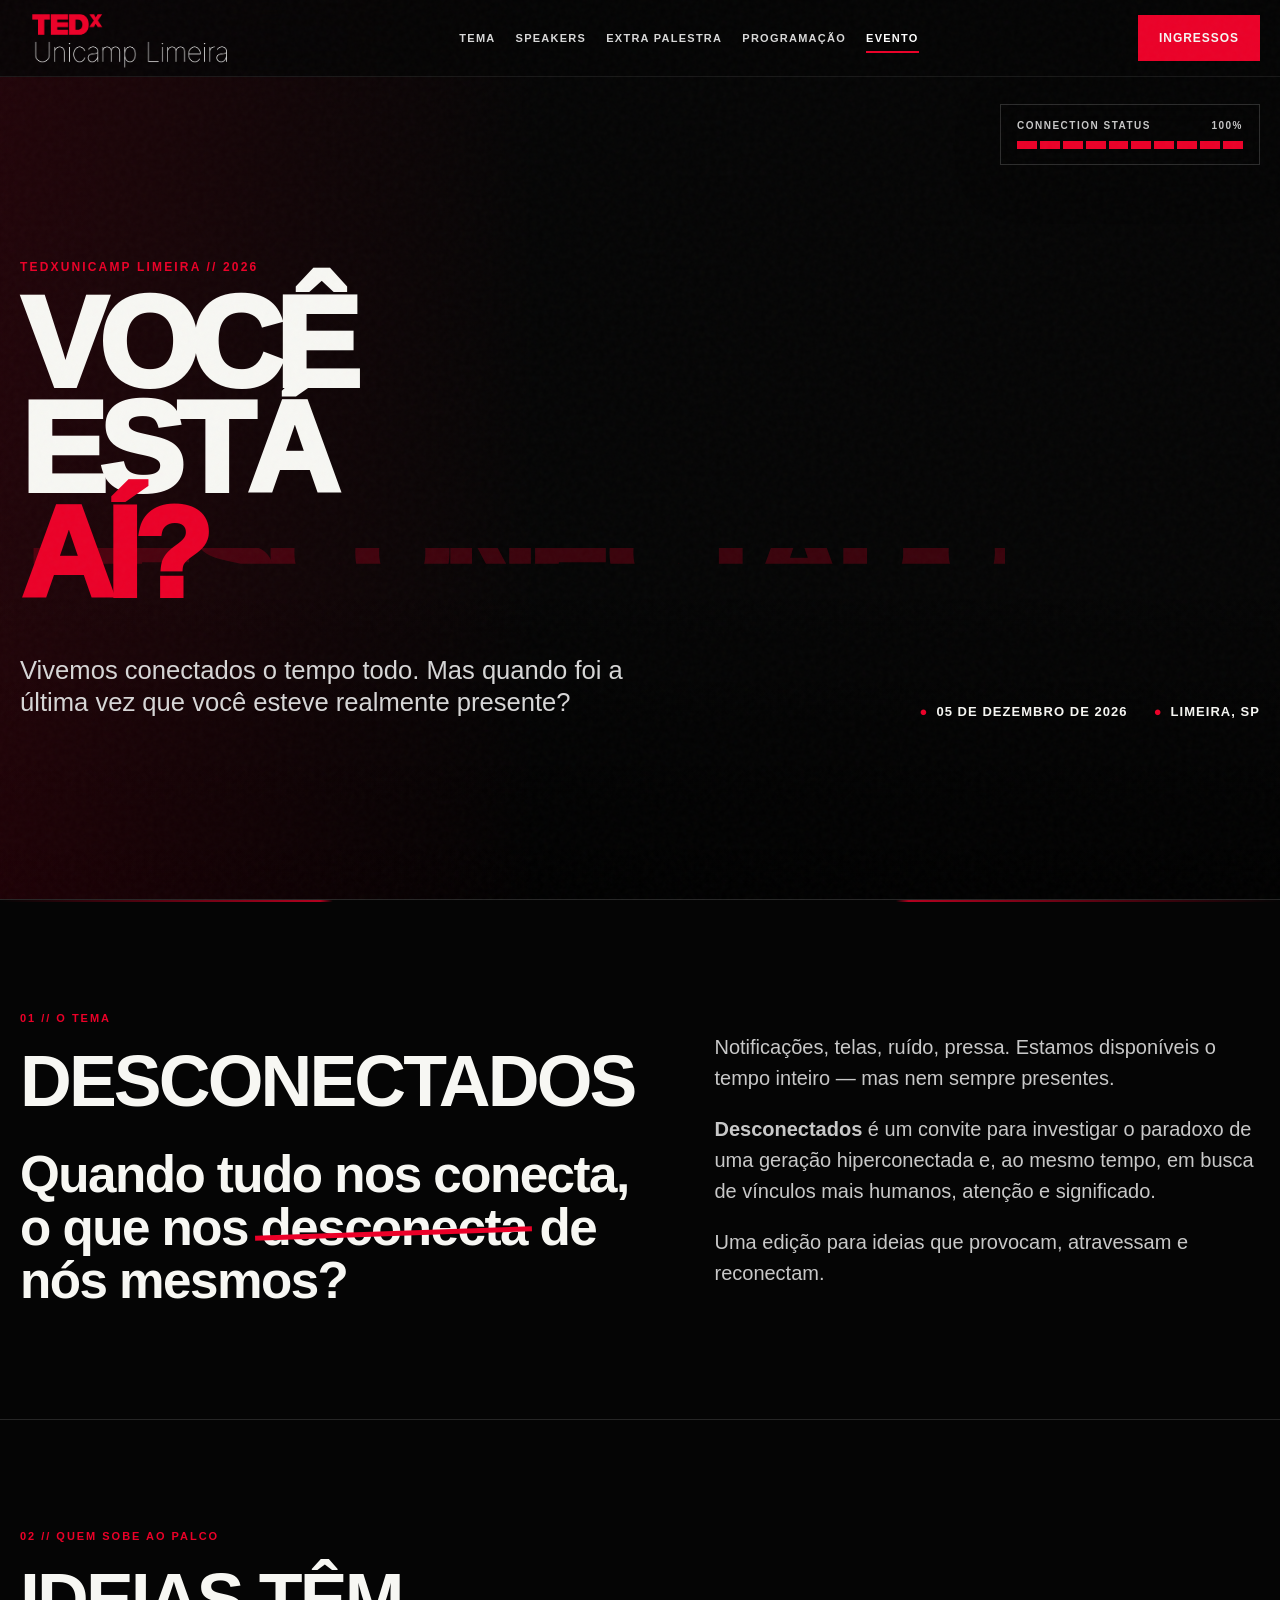
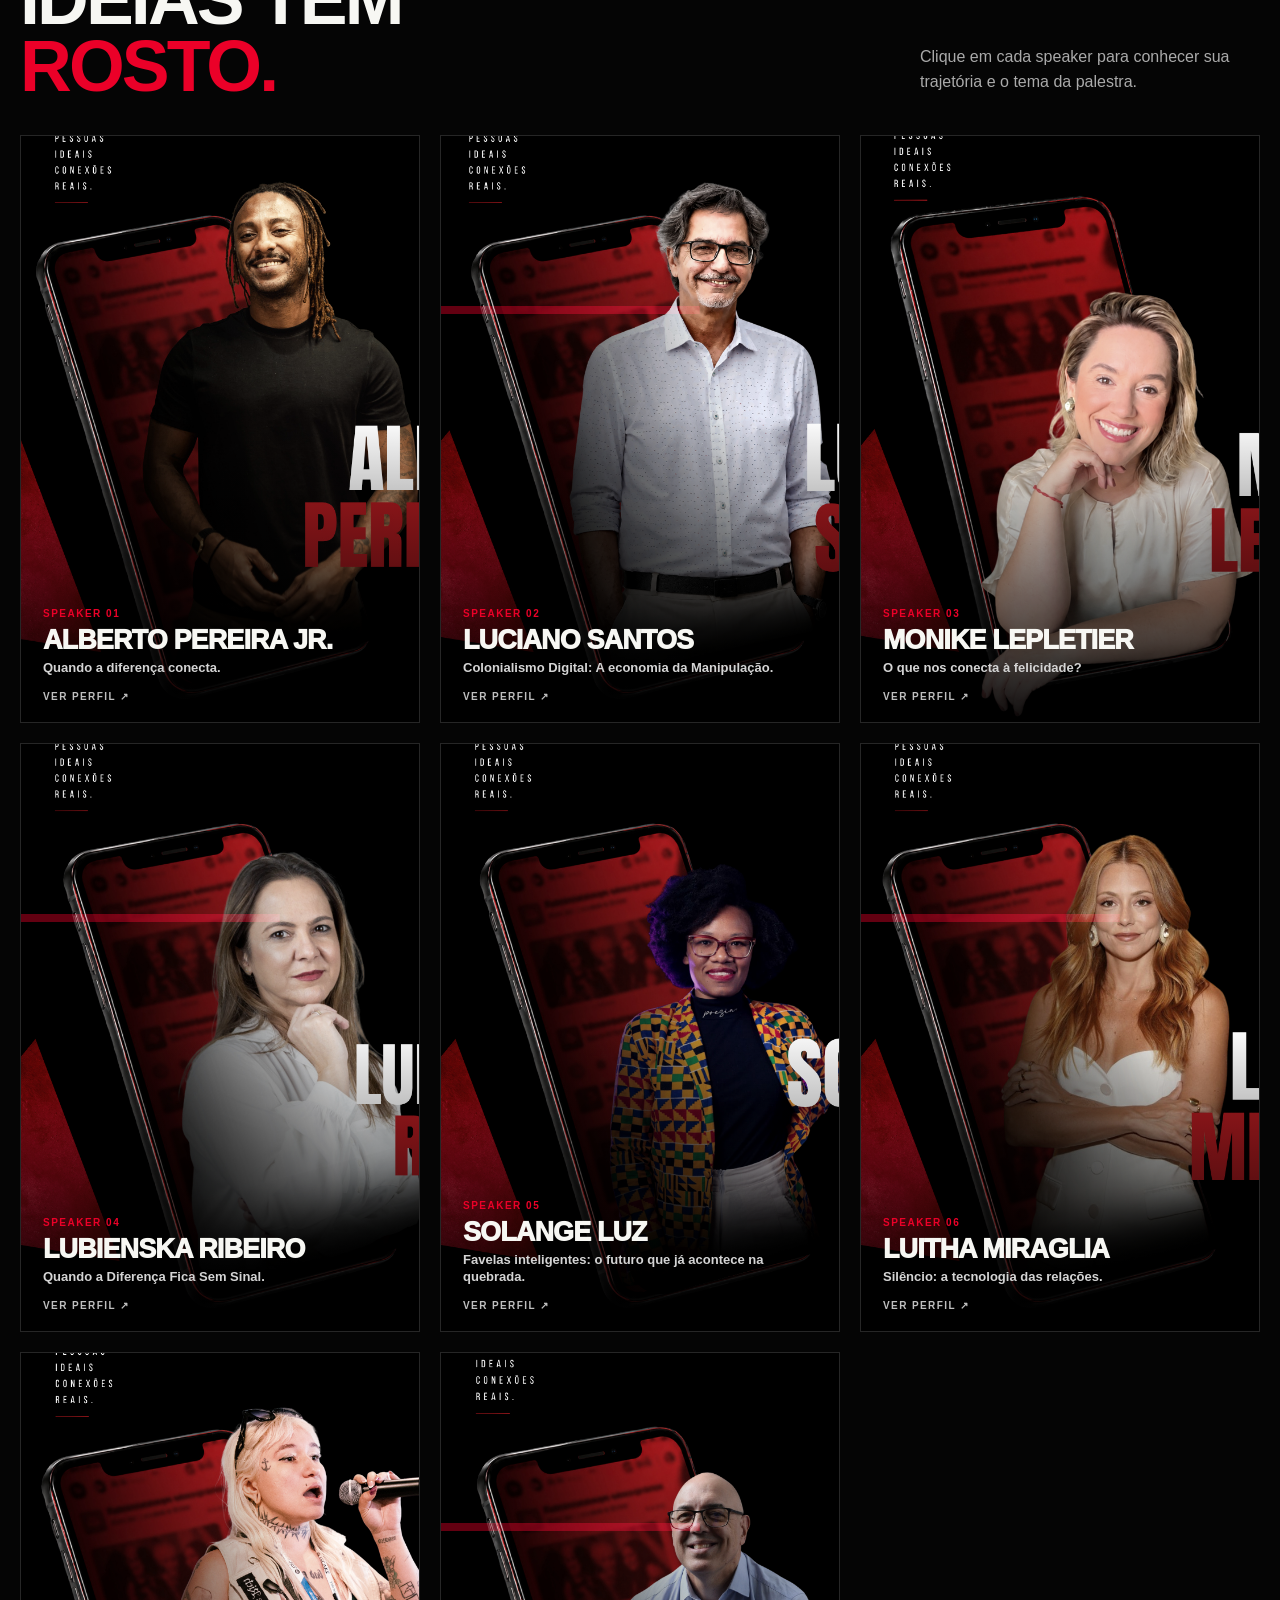
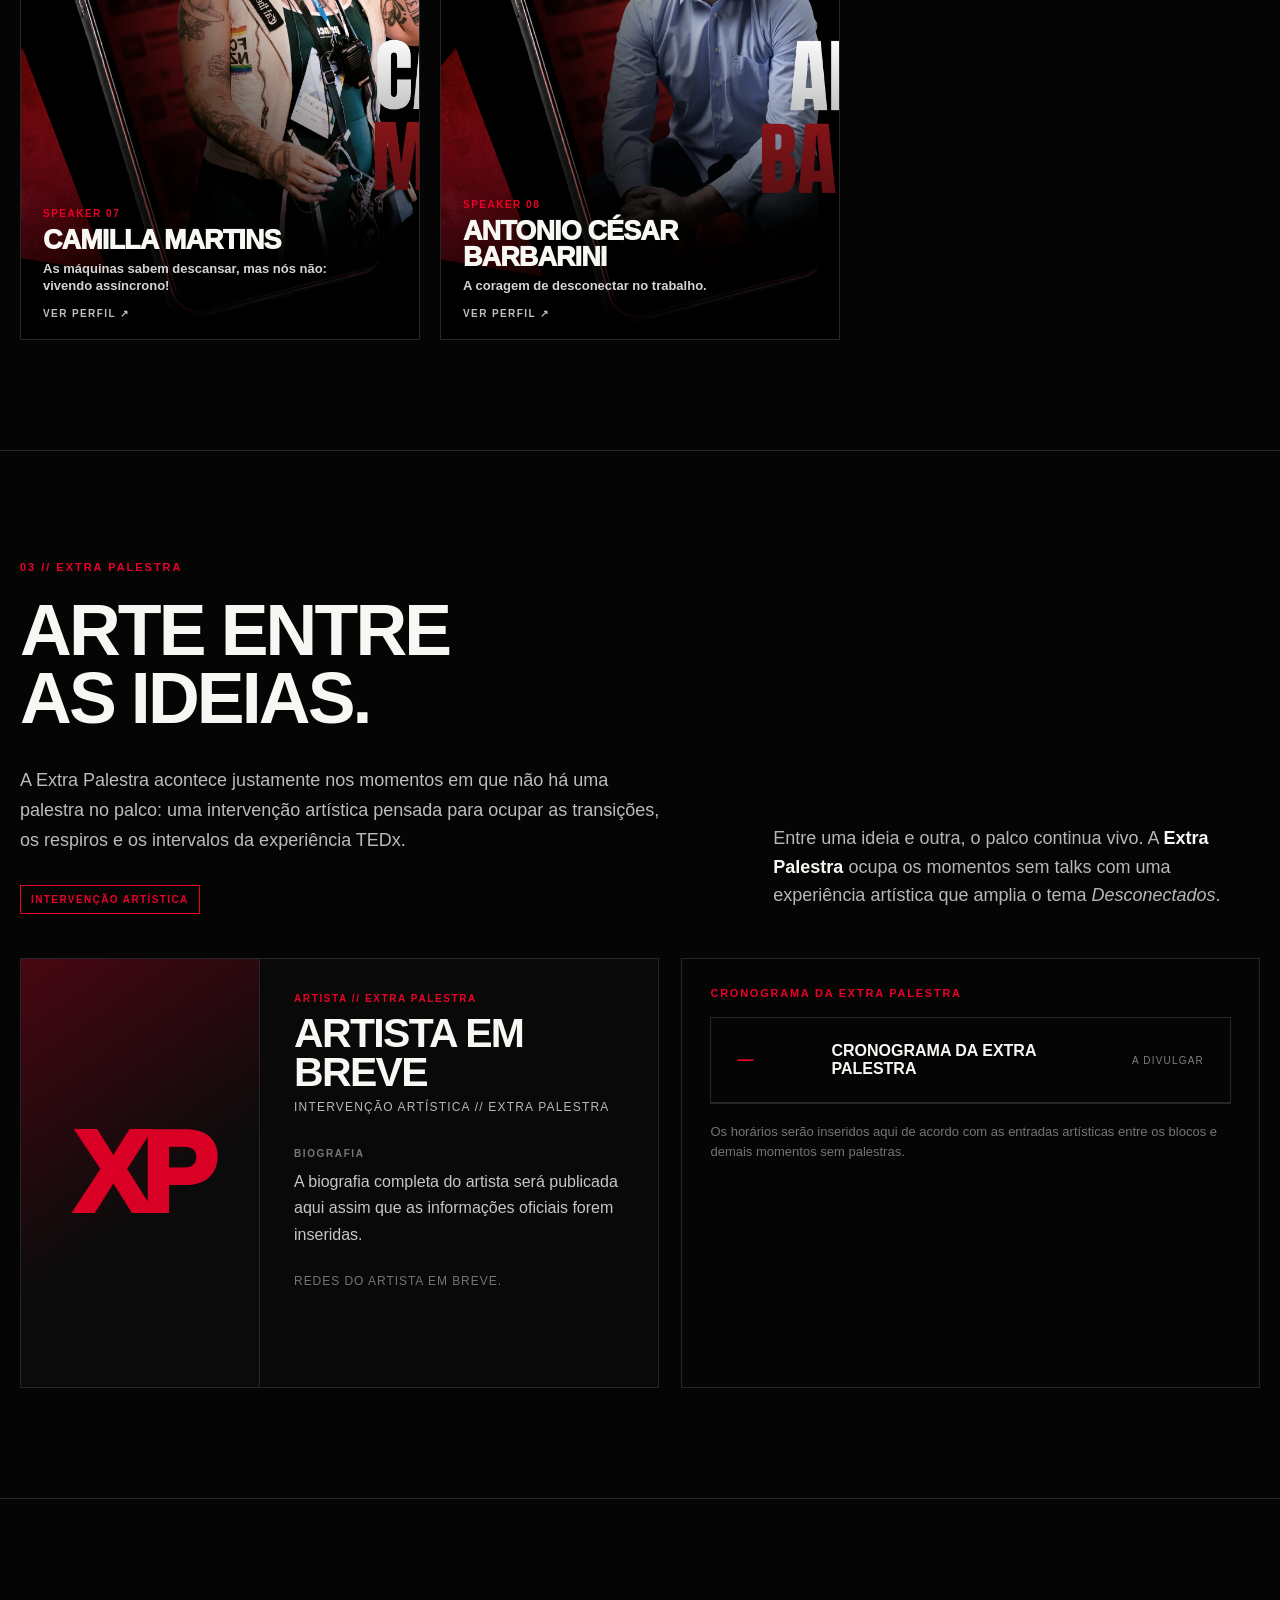
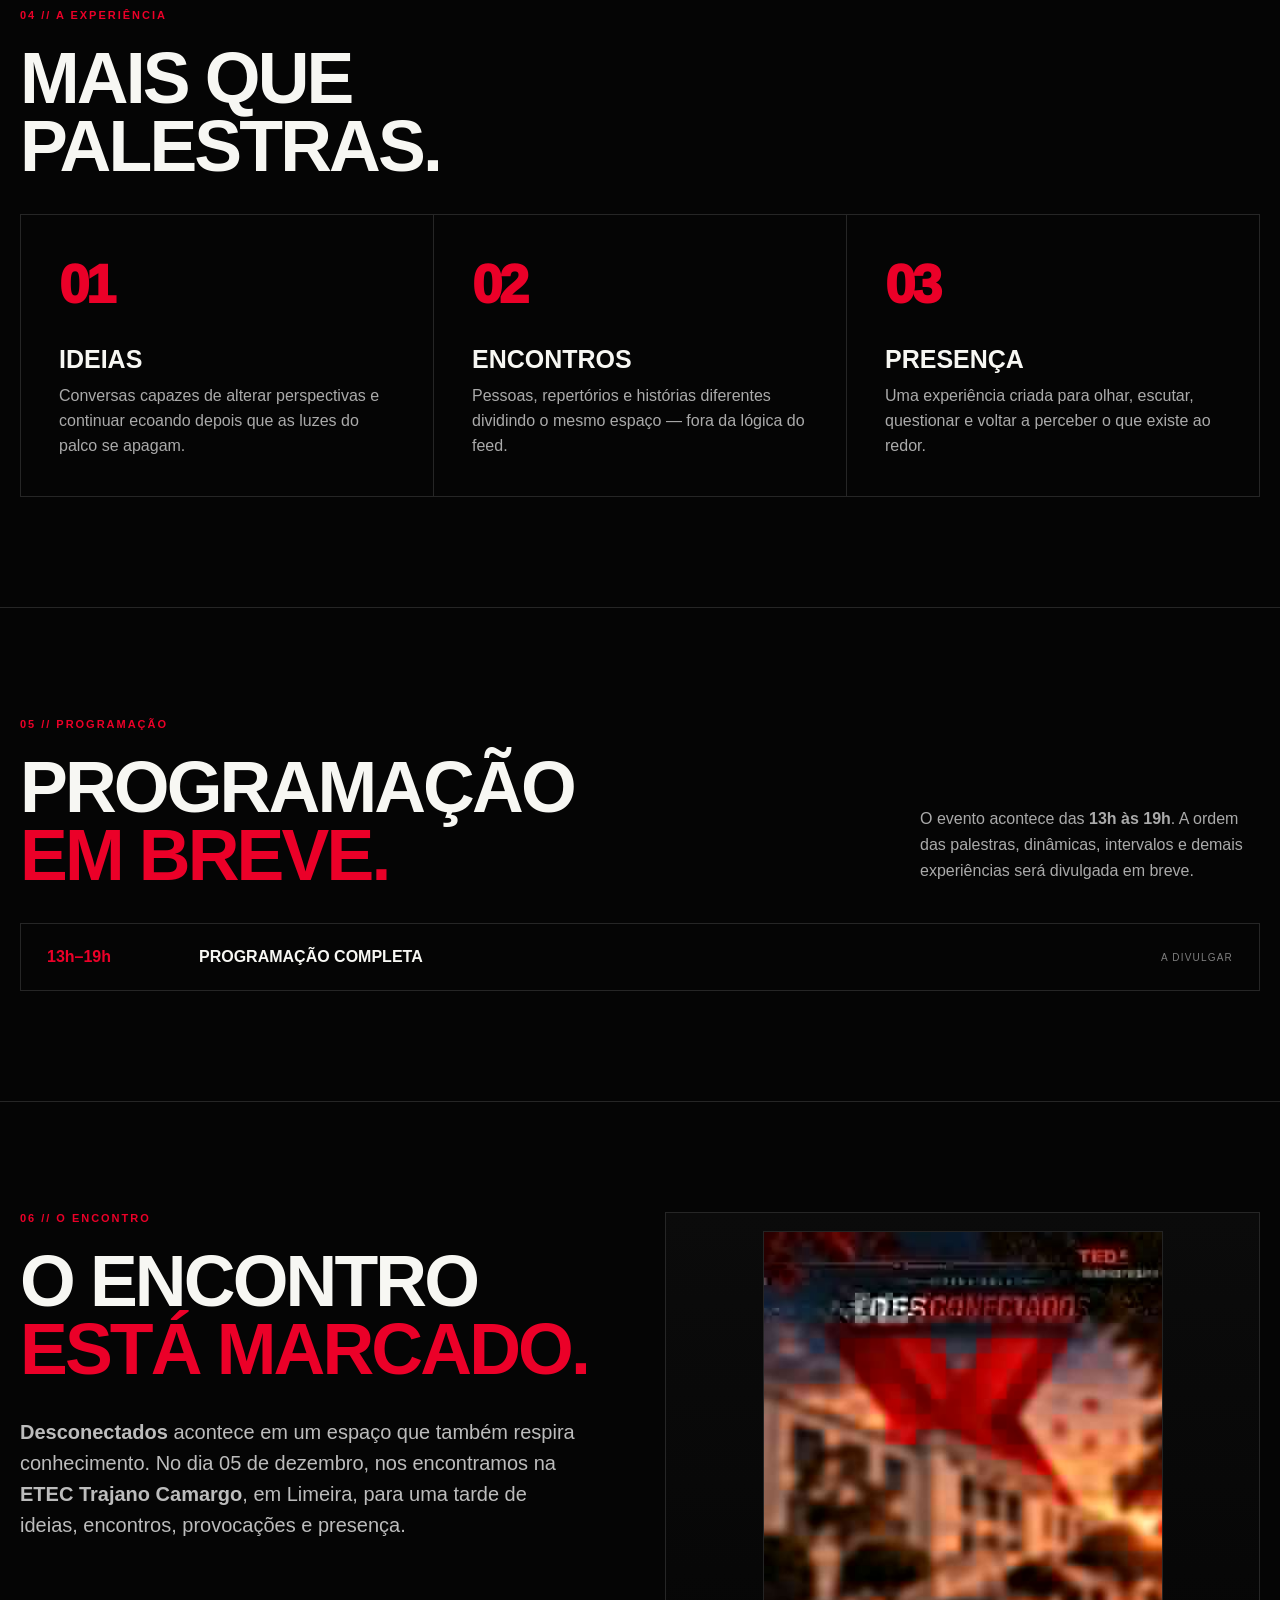
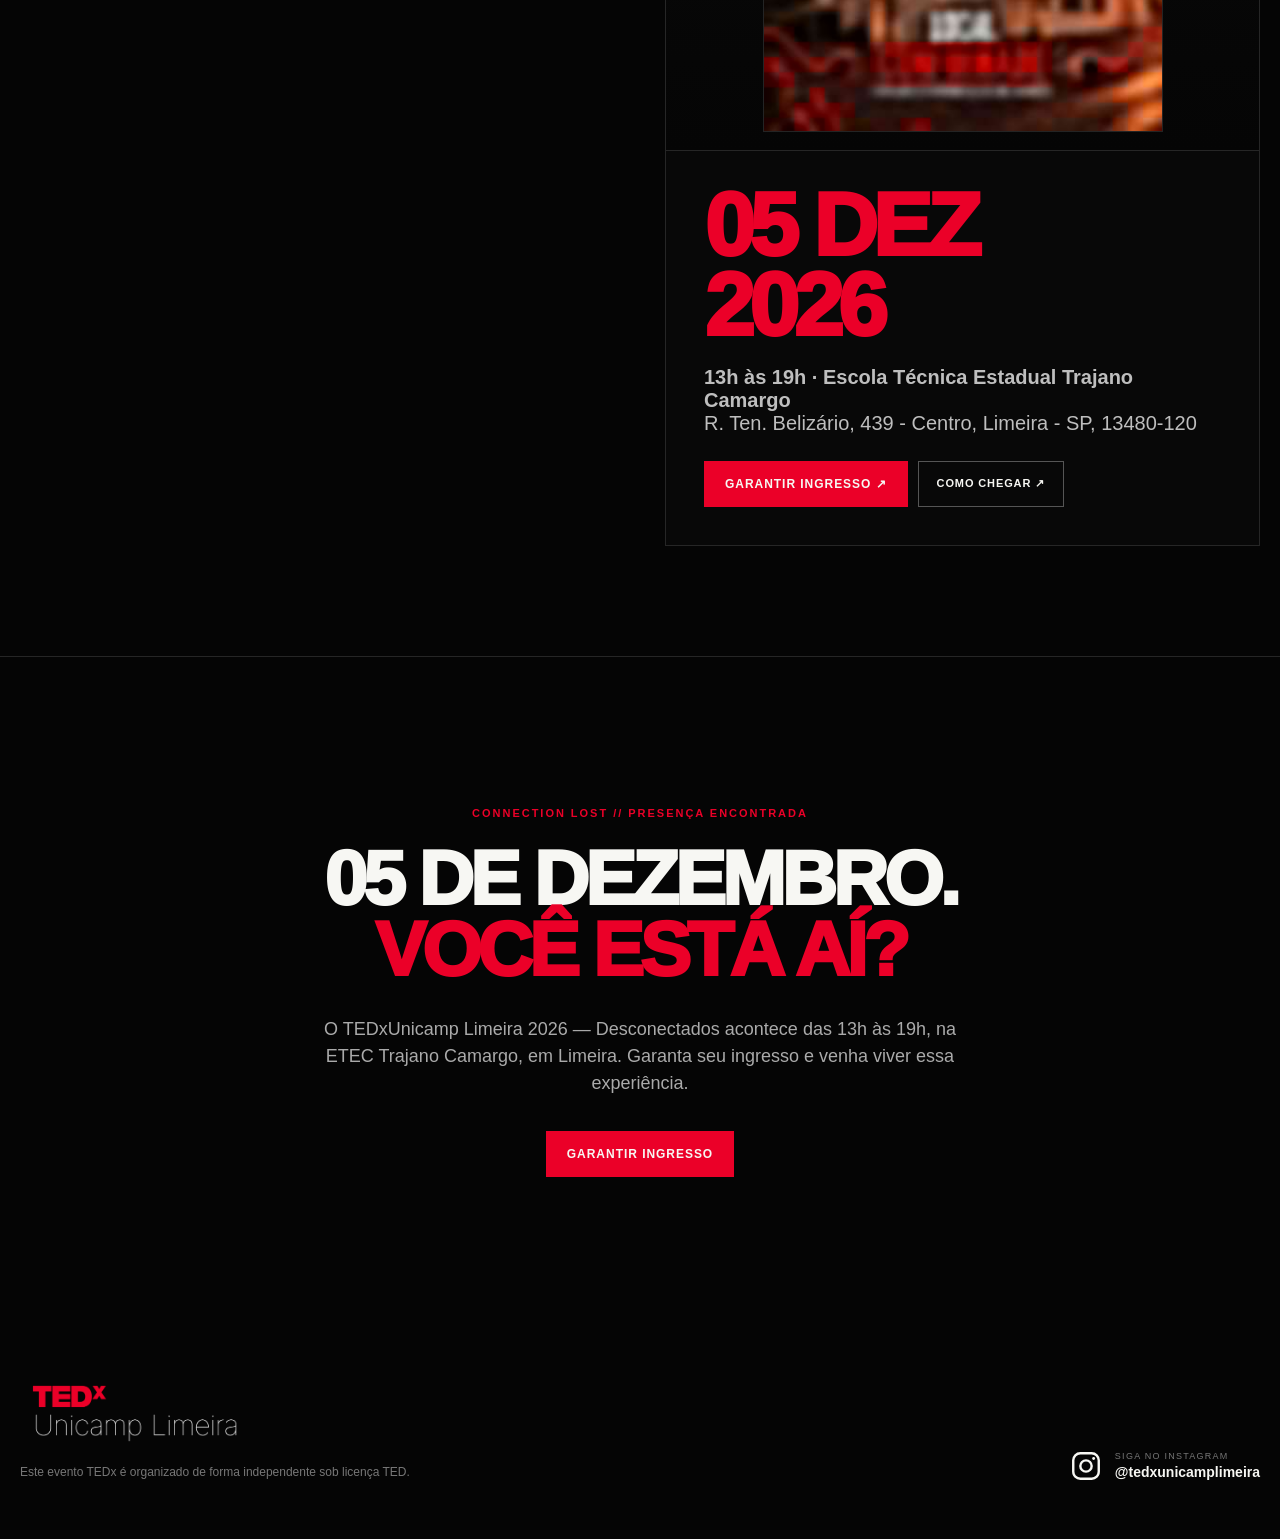
==== index.html @ 54f406bd "Força atualização da nova arte do local" ====
<!doctype html>
<html lang="pt-BR">
<head>
  <meta charset="utf-8">
  <meta name="viewport" content="width=device-width,initial-scale=1">
  <meta name="theme-color" content="#050505">
  <title>TEDxUnicamp Limeira — Desconectados</title>
  <meta name="description" content="TEDxUnicamp Limeira 2026 — Desconectados. Ideias que nos convidam a estar presentes.">
  <meta property="og:title" content="TEDxUnicamp Limeira 2026 — Desconectados">
  <meta property="og:description" content="TEDxUnicamp Limeira 2026 — Desconectados. 05 de dezembro de 2026, das 13h às 19h, na ETEC Trajano Camargo, em Limeira.">
  <meta property="og:type" content="website">
  <meta property="og:url" content="https://caioooooo3.github.io/tedx-unicamp-limeira-2026/">
  <link rel="canonical" href="https://caioooooo3.github.io/tedx-unicamp-limeira-2026/">
  <meta property="og:image" content="logo-black.png">
  <link rel="stylesheet" href="styles.css?v=34">
</head>
<body>
<div class="noise"></div>
<header class="topbar">
  <div class="wrap nav">
    <a class="brand" href="#top" aria-label="Ir para o início"><img src="logo-white.png" alt="TEDxUnicamp Limeira"></a>
    <nav class="navlinks" id="desktop-nav" aria-label="Navegação principal">
      <a href="#tema">Tema</a>
      <a href="#speakers">Speakers</a>
      <a href="#extra">Extra Palestra</a>
      <a href="#programacao">Programação</a>
      <a href="#evento">Evento</a>
    </nav>
    <a class="cta nav-cta" data-tickets href="https://cheers.com.br/evento/tedxunicamp-limeira-38114" target="_blank" rel="noopener">Ingressos</a>
    <button class="menu-toggle" type="button" aria-label="Abrir menu" aria-expanded="false" aria-controls="mobile-menu">
      <span></span><span></span>
    </button>
  </div>
  <nav class="mobile-menu" id="mobile-menu" aria-label="Navegação mobile">
    <a href="#tema">Tema</a><a href="#speakers">Speakers</a><a href="#extra">Extra Palestra</a><a href="#programacao">Programação</a><a href="#evento">Evento</a><a data-tickets href="https://cheers.com.br/evento/tedxunicamp-limeira-38114" target="_blank" rel="noopener">Ingressos</a>
  </nav>
</header>

<div class="signal" aria-label="Indicador de conexão">
  <div class="signal-head"><span>Connection status</span><span id="signal-pct">100%</span></div>
  <div class="bars" aria-hidden="true"></div>
</div>

<main id="top">
  <section class="hero">
    <div class="wrap">
      <div class="eyebrow">TEDxUnicamp Limeira // 2026</div>
      <h1>VOCÊ<br>ESTÁ <span class="disconnect">AÍ?</span></h1>
      <div class="hero-bottom">
        <div class="hero-copy">Vivemos conectados o tempo todo. Mas quando foi a última vez que você esteve realmente presente?</div>
        <div class="hero-meta"><span data-date></span><span data-city></span></div>
      </div>
    </div>
  </section>
  <div class="glitchline"></div>

  <section class="section reveal" id="tema">
    <div class="wrap manifesto">
      <div><div class="section-tag">01 // O tema</div><h2 data-theme></h2><div class="big">Quando tudo nos conecta, o que nos <span class="strike">desconecta</span> de nós mesmos?</div></div>
      <div class="body"><p>Notificações, telas, ruído, pressa. Estamos disponíveis o tempo inteiro — mas nem sempre presentes.</p><p><strong>Desconectados</strong> é um convite para investigar o paradoxo de uma geração hiperconectada e, ao mesmo tempo, em busca de vínculos mais humanos, atenção e significado.</p><p>Uma edição para ideias que provocam, atravessam e reconectam.</p></div>
    </div>
  </section>

  <section class="section reveal" id="speakers">
    <div class="wrap">
      <div class="section-tag">02 // Quem sobe ao palco</div>
      <div class="section-heading-row"><h2>IDEIAS TÊM<br><span class="red">ROSTO.</span></h2><p>Clique em cada speaker para conhecer sua trajetória e o tema da palestra.</p></div>
      <div class="speakers-grid" id="speakers-grid"></div>
    </div>
  </section>

  <section class="section reveal" id="extra">
    <div class="wrap">
      <div class="section-tag">03 // Extra Palestra</div>
      <div class="extra-intro"><div><h2 id="extra-title"></h2><p id="extra-description"></p><span class="status-chip">Intervenção artística</span></div><p class="extra-explainer">Entre uma ideia e outra, o palco continua vivo. A <strong>Extra Palestra</strong> ocupa os momentos sem talks com uma experiência artística que amplia o tema <em>Desconectados</em>.</p></div>
      <div class="extra-grid">
        <article class="artist-card">
          <div class="artist-visual" id="extra-artist-visual" aria-hidden="true"><span>XP</span></div>
          <div class="artist-content"><div class="artist-label">ARTISTA // EXTRA PALESTRA</div><h3 id="extra-artist"></h3><div class="artist-role" id="extra-artist-role"></div><div class="artist-bio-label">Biografia</div><p class="artist-bio" id="extra-artist-bio"></p><div class="artist-socials" id="extra-artist-socials"></div></div>
        </article>
        <div class="extra-schedule"><div class="schedule-kicker">Cronograma da Extra Palestra</div><div class="schedule-box" id="extra-schedule"></div><p class="schedule-note">Os horários serão inseridos aqui de acordo com as entradas artísticas entre os blocos e demais momentos sem palestras.</p></div>
      </div>
    </div>
  </section>

  <section class="section reveal">
    <div class="wrap"><div class="section-tag">04 // A experiência</div><h2>MAIS QUE<br>PALESTRAS.</h2><div class="experience"><article><div class="num">01</div><h3>Ideias</h3><p>Conversas capazes de alterar perspectivas e continuar ecoando depois que as luzes do palco se apagam.</p></article><article><div class="num">02</div><h3>Encontros</h3><p>Pessoas, repertórios e histórias diferentes dividindo o mesmo espaço — fora da lógica do feed.</p></article><article><div class="num">03</div><h3>Presença</h3><p>Uma experiência criada para olhar, escutar, questionar e voltar a perceber o que existe ao redor.</p></article></div></div>
  </section>

  <section class="section reveal" id="programacao">
    <div class="wrap"><div class="section-tag">05 // Programação</div><div class="section-heading-row"><h2>PROGRAMAÇÃO<br><span class="red">EM BREVE.</span></h2><p>O evento acontece das <strong>13h às 19h</strong>. A ordem das palestras, dinâmicas, intervalos e demais experiências será divulgada em breve.</p></div><div class="schedule-box" id="main-schedule"></div></div>
  </section>

  <section class="section reveal" id="evento">
    <div class="wrap location"><div><div class="section-tag">06 // O encontro</div><h2>O ENCONTRO<br><span class="red">ESTÁ MARCADO.</span></h2><p class="event-copy"><strong>Desconectados</strong> acontece em um espaço que também respira conhecimento. No dia 05 de dezembro, nos encontramos na <strong>ETEC Trajano Camargo</strong>, em Limeira, para uma tarde de ideias, encontros, provocações e presença.</p></div><div class="location-card has-art"><div class="location-art"><img src="local-etec-trajano.jpg?v=2" alt="Arte Local Confirmado — ETEC Trajano Camargo"></div><div class="location-card-content"><div class="date">05 DEZ<br>2026</div><p><strong>13h às 19h · Escola Técnica Estadual Trajano Camargo</strong><br>R. Ten. Belizário, 439 - Centro, Limeira - SP, 13480-120</p><div class="location-actions"><a class="cta" data-tickets href="https://cheers.com.br/evento/tedxunicamp-limeira-38114" target="_blank" rel="noopener">Garantir ingresso ↗</a><a class="ghost-event" href="https://www.google.com/maps/search/?api=1&query=Escola+T%C3%A9cnica+Estadual+Trajano+Camargo%2C+R.+Ten.+Beliz%C3%A1rio%2C+439%2C+Centro%2C+Limeira+-+SP%2C+13480-120" target="_blank" rel="noopener">Como chegar ↗</a></div></div></div></div>
  </section>

  <section class="final-cta reveal"><div class="wrap"><div class="section-tag">CONNECTION LOST // PRESENÇA ENCONTRADA</div><div class="question">05 de dezembro.<br><span class="red">Você está aí?</span></div><p class="final-subcopy">O TEDxUnicamp Limeira 2026 — Desconectados acontece das 13h às 19h, na ETEC Trajano Camargo, em Limeira. Garanta seu ingresso e venha viver essa experiência.</p><a class="cta" data-tickets href="https://cheers.com.br/evento/tedxunicamp-limeira-38114" target="_blank" rel="noopener">Garantir ingresso</a></div></section>
</main>

<footer class="footer">
  <div class="wrap footer-inner">
    <div><img src="logo-white.png" alt="TEDxUnicamp Limeira"><p>Este evento TEDx é organizado de forma independente sob licença TED.</p></div>
    <a class="instagram-link" data-instagram href="#" target="_blank" rel="noopener" aria-label="Instagram do TEDxUnicamp Limeira">
      <svg viewBox="0 0 24 24" aria-hidden="true"><rect x="3" y="3" width="18" height="18" rx="5"></rect><circle cx="12" cy="12" r="4"></circle><circle class="ig-dot" cx="17.4" cy="6.7" r="1"></circle></svg>
      <span><small>Siga no Instagram</small><strong data-instagram-handle></strong></span>
    </a>
  </div>
</footer>

<div class="speaker-modal" id="speaker-modal" aria-hidden="true" role="dialog" aria-modal="true" aria-labelledby="modal-name">
  <div class="speaker-modal-backdrop" data-modal-close></div>
  <div class="speaker-modal-card" role="document">
    <button class="modal-close" type="button" aria-label="Fechar perfil" data-modal-close>×</button>
    <div class="modal-image-wrap"><img id="modal-image" src="" alt=""><div class="modal-placeholder" id="modal-placeholder" hidden></div></div>
    <div class="modal-content"><div class="section-tag" id="modal-index"></div><h2 id="modal-name"></h2><p class="modal-role" id="modal-role"></p><div class="modal-label">Tema da palestra</div><h3 id="modal-talk"></h3><div class="modal-label">Sobre</div><p class="modal-bio" id="modal-bio"></p><div class="social-links" id="modal-socials"></div></div>
  </div>
</div>

<script>document.querySelector('.bars').innerHTML='<span class="bar"></span>'.repeat(10)</script>
<script src="data.js?v=33"></script><script src="script.js?v=33"></script>
</body></html>
---- styles.css ----
:root{--red:#eb0028;--black:#050505;--white:#f7f7f3;--muted:#a5a5a5;--line:#262626;--max:1240px;--header:76px}
*{box-sizing:border-box}html{scroll-behavior:smooth}body{margin:0;background:var(--black);color:var(--white);font-family:Inter,Arial,Helvetica,sans-serif;overflow-x:hidden}body.modal-open{overflow:hidden}a{color:inherit;text-decoration:none}button{font:inherit}.wrap{width:min(calc(100% - 40px),var(--max));margin:auto}.red{color:var(--red)}
.noise{position:fixed;inset:0;pointer-events:none;z-index:99;opacity:.045;background-image:url("data:image/svg+xml,%3Csvg viewBox='0 0 180 180' xmlns='http://www.w3.org/2000/svg'%3E%3Cfilter id='n'%3E%3CfeTurbulence type='fractalNoise' baseFrequency='.9' numOctaves='4' stitchTiles='stitch'/%3E%3C/filter%3E%3Crect width='100%25' height='100%25' filter='url(%23n)' opacity='.65'/%3E%3C/svg%3E")}
.topbar{position:fixed;top:0;left:0;right:0;z-index:60;background:rgba(5,5,5,.84);backdrop-filter:blur(18px);border-bottom:1px solid rgba(255,255,255,.08)}.nav{height:var(--header);display:flex;align-items:center;justify-content:space-between;gap:22px}.brand img{width:220px;max-width:42vw;height:auto;display:block}.navlinks{display:flex;gap:20px;font-size:11px;font-weight:800;letter-spacing:.115em;text-transform:uppercase}.navlinks a{position:relative;color:#d9d9d9;transition:.2s}.navlinks a:after{content:"";position:absolute;left:0;right:100%;bottom:-9px;height:2px;background:var(--red);transition:.25s}.navlinks a:hover,.navlinks a.is-active{color:#fff}.navlinks a:hover:after,.navlinks a.is-active:after{right:0}.cta{display:inline-flex;align-items:center;justify-content:center;background:var(--red);padding:15px 20px;font-weight:900;text-transform:uppercase;letter-spacing:.08em;font-size:12px;border:1px solid var(--red);transition:.2s}.cta:hover{background:transparent;color:var(--red)}.nav-cta{white-space:nowrap}.menu-toggle{display:none;background:none;border:0;color:#fff;width:42px;height:42px;position:relative;cursor:pointer}.menu-toggle span{position:absolute;left:9px;right:9px;height:2px;background:#fff;transition:.25s}.menu-toggle span:first-child{top:15px}.menu-toggle span:last-child{top:25px}.menu-toggle.is-open span:first-child{transform:translateY(5px) rotate(45deg)}.menu-toggle.is-open span:last-child{transform:translateY(-5px) rotate(-45deg)}.mobile-menu{display:none}
.signal{position:fixed;z-index:45;right:max(20px,calc((100vw - var(--max))/2));top:calc(var(--header) + 28px);width:260px;border:1px solid rgba(255,255,255,.16);padding:15px 16px;background:rgba(5,5,5,.78);backdrop-filter:blur(14px);box-shadow:0 12px 45px rgba(0,0,0,.28);pointer-events:none}.signal-head{display:flex;justify-content:space-between;font-size:10px;font-weight:900;letter-spacing:.15em;text-transform:uppercase;color:#c8c8c8}.bars{display:grid;grid-template-columns:repeat(10,1fr);gap:3px;margin-top:10px}.bar{height:8px;background:var(--red);opacity:1;transition:opacity .2s,transform .2s}.bar.is-off{opacity:.12;transform:scaleY(.65)}
.hero{min-height:100svh;display:grid;align-items:end;padding:150px 0 70px;position:relative;border-bottom:1px solid var(--line)}.hero:before{content:"";position:absolute;inset:0;background:linear-gradient(90deg,rgba(235,0,40,.12),transparent 42%),linear-gradient(180deg,transparent 62%,rgba(0,0,0,.82));pointer-events:none}.eyebrow{font-size:12px;font-weight:900;letter-spacing:.18em;text-transform:uppercase;color:var(--red);margin-bottom:18px}.hero h1{position:relative;margin:0;max-width:980px;font-size:clamp(58px,10vw,148px);line-height:.82;letter-spacing:-.06em;font-weight:950;text-transform:uppercase}.hero h1 .disconnect{display:block;color:var(--red);position:relative}.hero h1 .disconnect:after{content:"DESCONECTADOS";position:absolute;inset:0;transform:translate(5px,2px);opacity:.23;clip-path:polygon(0 42%,100% 42%,100% 57%,0 57%)}.hero-bottom{position:relative;margin-top:48px;display:grid;grid-template-columns:1.3fr .7fr;gap:40px;align-items:end}.hero-copy{font-size:clamp(18px,2vw,28px);line-height:1.25;max-width:660px;color:#d7d7d7}.hero-meta{display:flex;flex-wrap:wrap;gap:14px 26px;justify-content:flex-end;text-transform:uppercase;font-size:13px;font-weight:800;letter-spacing:.08em}.hero-meta span:before{content:"●";color:var(--red);margin-right:8px}
.section{padding:110px 0;border-bottom:1px solid var(--line);scroll-margin-top:95px}.section-tag{font-size:11px;color:var(--red);font-weight:900;letter-spacing:.18em;text-transform:uppercase;margin-bottom:24px}.section h2{font-size:clamp(38px,5.6vw,74px);line-height:.94;letter-spacing:-.04em;text-transform:uppercase;margin:0 0 34px}.section-heading-row{display:grid;grid-template-columns:1fr 340px;gap:44px;align-items:end;margin-bottom:34px}.section-heading-row h2{margin-bottom:0}.section-heading-row p{color:#aaa;line-height:1.6;margin:0 0 6px}.manifesto{display:grid;grid-template-columns:.8fr 1.2fr;gap:80px;align-items:start}.manifesto .big{font-size:clamp(28px,4vw,54px);line-height:1.03;font-weight:850;letter-spacing:-.03em}.manifesto .body{font-size:20px;line-height:1.55;color:#c8c8c8}.strike{position:relative;display:inline-block}.strike:after{content:"";position:absolute;left:-2%;right:-2%;top:55%;height:5px;background:var(--red);transform:rotate(-2deg)}
.speakers-grid{display:grid;grid-template-columns:repeat(3,minmax(0,1fr));gap:20px}.speaker{position:relative;aspect-ratio:700/1030;min-height:0;overflow:hidden;background:#111;border:1px solid var(--line);cursor:pointer;outline:none;transition:border-color .25s,transform .25s}.speaker:focus-visible{border-color:var(--red);box-shadow:0 0 0 2px var(--red)}.speaker:hover{border-color:#4b4b4b;transform:translateY(-3px)}.speaker img{width:100%;height:100%;position:absolute;inset:0;object-fit:cover;object-position:var(--pos,50% 50%);filter:grayscale(.28) contrast(1.02);transition:.45s transform,.45s filter}.speaker:hover img{transform:scale(1.02);filter:grayscale(0)}.speaker:after{content:"";position:absolute;inset:0;background:linear-gradient(180deg,transparent 48%,rgba(0,0,0,.94) 100%)}.speaker-info{position:absolute;z-index:2;left:22px;right:22px;bottom:20px}.speaker-index{color:var(--red);font-size:10px;font-weight:900;letter-spacing:.15em}.speaker-name{font-size:clamp(22px,2.1vw,32px);line-height:.98;margin:8px 0 7px;text-transform:uppercase;font-weight:950;letter-spacing:-.03em;max-width:96%;text-wrap:balance}.speaker-role{font-size:13px;line-height:1.3;color:#d4d4d4;text-transform:none;letter-spacing:0;max-width:94%;font-weight:650}.speaker-more{margin-top:14px;font-size:10px;font-weight:900;text-transform:uppercase;letter-spacing:.14em;color:#fff;opacity:.75;transition:.2s}.speaker:hover .speaker-more{opacity:1;color:var(--red)}.speaker:nth-child(even):before{content:"";position:absolute;z-index:3;left:0;right:0;top:29%;height:8px;background:var(--red);mix-blend-mode:screen;opacity:.42;transform:translateX(-35%)}
.extra-layout{display:grid;grid-template-columns:.9fr 1.1fr;gap:72px;align-items:start}.extra-copy p{font-size:18px;color:#bcbcbc;line-height:1.65;max-width:560px}.extra-speaker{font-size:19px;font-weight:850;text-transform:uppercase;letter-spacing:.03em;margin:10px 0 18px}.status-chip{display:inline-flex;margin-top:12px;border:1px solid var(--red);color:var(--red);padding:8px 10px;font-size:10px;font-weight:900;letter-spacing:.14em;text-transform:uppercase}.extra-schedule{padding-top:7px}.schedule-kicker{font-size:11px;color:#8c8c8c;text-transform:uppercase;letter-spacing:.16em;margin-bottom:14px}
.experience{display:grid;grid-template-columns:repeat(3,1fr);gap:1px;background:var(--line);border:1px solid var(--line)}.experience article{background:var(--black);padding:38px;min-height:260px;transition:background .25s}.experience article:hover{background:#0b0b0b}.experience .num{font-weight:950;font-size:54px;color:var(--red);letter-spacing:-.06em}.experience h3{font-size:25px;text-transform:uppercase;margin:30px 0 10px}.experience p{color:#aaa;line-height:1.55;margin:0}.schedule-box{border:1px solid var(--line)}.schedule-row{display:grid;grid-template-columns:130px 1fr auto;align-items:center;gap:22px;padding:24px 26px;border-bottom:1px solid var(--line);transition:background .2s}.schedule-row:hover{background:#0b0b0b}.schedule-row:last-child{border-bottom:0}.schedule-time{color:var(--red);font-weight:900}.schedule-title{text-transform:uppercase;font-weight:850}.schedule-status{font-size:10px;letter-spacing:.12em;color:#7e7e7e;text-transform:uppercase}.location{display:grid;grid-template-columns:1fr 1fr;gap:50px}.event-copy{font-size:20px;color:#bcbcbc;max-width:560px;line-height:1.55}.location-card{border:1px solid var(--line);padding:40px}.location-card .date{font-size:clamp(46px,7vw,92px);font-weight:950;letter-spacing:-.06em;color:var(--red);line-height:.9}.location-card p{font-size:20px;color:#bebebe}.location-card.has-art{padding:0;overflow:hidden;background:#080808}.location-art{border-bottom:1px solid var(--line);padding:18px;background:linear-gradient(180deg,#0b0b0b,#050505);display:flex;justify-content:center}.location-art img{display:block;width:100%;max-width:400px;height:auto;border:1px solid #242424}.location-card-content{padding:34px 38px 38px}.location-actions{display:flex;gap:10px;flex-wrap:wrap;margin-top:26px}.final-cta{text-align:center;padding:150px 0}.final-cta .question{font-size:clamp(34px,6vw,88px);line-height:.93;letter-spacing:-.055em;text-transform:uppercase;font-weight:950;margin:0 auto 40px;max-width:980px}.footer{padding:46px 0}.footer-inner{display:flex;justify-content:space-between;gap:30px;align-items:flex-end}.footer img{width:230px}.footer p{color:#777;font-size:12px;max-width:500px;line-height:1.45}.instagram-link{display:flex;align-items:center;gap:12px;padding:10px 0;transition:.2s}.instagram-link:hover{color:var(--red)}.instagram-link svg{width:34px;height:34px;fill:none;stroke:currentColor;stroke-width:1.7}.instagram-link .ig-dot{fill:currentColor;stroke:none}.instagram-link span{display:flex;flex-direction:column}.instagram-link small{font-size:9px;text-transform:uppercase;letter-spacing:.14em;color:#777}.instagram-link strong{font-size:14px;margin-top:3px}.glitchline{height:2px;background:linear-gradient(90deg,transparent,var(--red) 25%,transparent 26%,transparent 70%,var(--red) 71%,transparent);opacity:.75}
.speaker-modal{position:fixed;inset:0;z-index:120;display:none;align-items:center;justify-content:center;padding:26px}.speaker-modal.is-open{display:flex}.speaker-modal-backdrop{position:absolute;inset:0;background:rgba(0,0,0,.82);backdrop-filter:blur(10px)}.speaker-modal-card{position:relative;z-index:2;width:min(1040px,100%);max-height:min(760px,88vh);overflow:auto;background:#090909;border:1px solid #303030;display:grid;grid-template-columns:minmax(300px,.9fr) 1.1fr;box-shadow:0 32px 100px rgba(0,0,0,.55)}.modal-image-wrap{min-height:620px;background:#111}.modal-image-wrap img{width:100%;height:100%;display:block;object-fit:cover;filter:grayscale(.05)}.modal-content{padding:54px 52px}.modal-content h2{font-size:clamp(40px,5vw,72px);line-height:.9;letter-spacing:-.05em;text-transform:uppercase;margin:0 0 12px}.modal-role{color:#b8b8b8;text-transform:uppercase;letter-spacing:.08em;font-size:12px;margin:0 0 34px}.modal-label{color:var(--red);text-transform:uppercase;letter-spacing:.15em;font-size:9px;font-weight:900;margin-top:28px}.modal-content h3{font-size:25px;line-height:1.15;margin:9px 0 0}.modal-bio{font-size:16px;line-height:1.65;color:#bbb}.modal-close{position:absolute;right:16px;top:13px;z-index:4;width:42px;height:42px;border:1px solid #454545;background:#090909;color:#fff;font-size:28px;line-height:1;cursor:pointer}.modal-close:hover{border-color:var(--red);color:var(--red)}.social-links{display:flex;flex-wrap:wrap;gap:10px;margin-top:30px}.social-links a{border:1px solid #393939;padding:10px 12px;text-transform:uppercase;font-size:10px;font-weight:900;letter-spacing:.1em}.social-links a:hover{border-color:var(--red);color:var(--red)}.social-empty{font-size:12px;color:#747474;text-transform:uppercase;letter-spacing:.08em}
.reveal{opacity:0;transform:translateY(24px);transition:opacity .65s ease,transform .65s ease}.reveal.is-visible{opacity:1;transform:none}
@media(max-width:1040px){.speakers-grid{grid-template-columns:repeat(2,minmax(0,1fr))}.navlinks{gap:13px}.navlinks a{font-size:10px}.nav-cta{padding:13px 15px}.signal{width:225px}.section-heading-row{grid-template-columns:1fr 280px}.speaker-modal-card{grid-template-columns:.8fr 1.2fr}}
@media(max-width:800px){:root{--header:68px}.navlinks,.nav-cta{display:none}.nav{height:var(--header)}.brand img{width:176px}.menu-toggle{display:block}.mobile-menu{position:absolute;top:var(--header);left:0;right:0;background:rgba(5,5,5,.98);border-bottom:1px solid #252525;padding:12px 20px 20px;display:grid;gap:0;transform:translateY(-12px);opacity:0;visibility:hidden;transition:.22s}.mobile-menu.is-open{transform:none;opacity:1;visibility:visible}.mobile-menu a{padding:14px 0;border-bottom:1px solid #202020;text-transform:uppercase;font-size:12px;font-weight:850;letter-spacing:.1em}.mobile-menu a:last-child{color:var(--red);border-bottom:0}.hero{padding-top:130px}.hero-bottom,.manifesto,.location,.extra-layout,.section-heading-row{grid-template-columns:1fr}.hero-meta{justify-content:flex-start}.signal{top:auto;right:13px;bottom:13px;width:205px;padding:12px;z-index:48}.signal-head{font-size:9px}.bars{margin-top:8px}.bar{height:6px}.section{padding:78px 0}.section-heading-row{gap:14px}.section-heading-row p{max-width:560px}.speakers-grid{display:grid;grid-template-columns:1fr;gap:16px}.speaker{aspect-ratio:700/1030;min-height:0;margin-bottom:0}.experience{grid-template-columns:1fr}.schedule-row{grid-template-columns:76px 1fr;padding:19px 17px}.schedule-status{display:none}.footer-inner{display:block}.footer p{margin-top:24px}.instagram-link{margin-top:24px}.wrap{width:min(calc(100% - 26px),var(--max))}.speaker-modal{padding:12px}.speaker-modal-card{display:block;max-height:92vh}.modal-image-wrap{height:320px;min-height:0}.modal-content{padding:30px 24px 34px}.modal-close{right:10px;top:10px}.extra-layout{gap:38px}}
@media(prefers-reduced-motion:reduce){html{scroll-behavior:auto}.reveal{opacity:1;transform:none;transition:none}.speaker,.speaker img,.bar,.navlinks a:after{transition:none}}

/* programação detalhada */
.schedule-block{display:flex;align-items:center;gap:14px;padding:16px 26px;background:#0b0b0b;border-bottom:1px solid var(--line);color:var(--red);font-size:10px;font-weight:950;letter-spacing:.18em;text-transform:uppercase}.schedule-block:after{content:"";height:1px;background:#2d2d2d;flex:1}.schedule-row.is-talk .schedule-title{color:#fff}.schedule-row.is-talk .schedule-status{color:var(--red)}.schedule-row.is-mc{background:rgba(255,255,255,.012)}.schedule-row.is-mc .schedule-title,.schedule-row.is-mc .schedule-status{color:#777}.schedule-row.is-break{background:rgba(235,0,40,.055)}.schedule-row.is-break .schedule-time,.schedule-row.is-break .schedule-title{color:var(--red)}.schedule-row.is-dynamic .schedule-status{color:#bdbdbd}.schedule-row.is-closing{border-top:1px solid rgba(235,0,40,.35)}
@media(max-width:800px){.schedule-block{padding:14px 17px}.schedule-row{gap:13px}.schedule-title{font-size:13px;line-height:1.25}}

/* Extra Palestra */
.extra-intro{display:grid;grid-template-columns:1.05fr .75fr;gap:72px;align-items:end;margin-bottom:44px}.extra-intro>div>p{font-size:18px;color:#bcbcbc;line-height:1.65;max-width:650px}.extra-explainer{font-size:18px;line-height:1.6;color:#b7b7b7;margin:0 0 4px}.extra-explainer strong{color:var(--white)}.extra-grid{display:grid;grid-template-columns:1.05fr .95fr;gap:22px;align-items:stretch}.artist-card{display:grid;grid-template-columns:minmax(210px,.75fr) 1.25fr;border:1px solid var(--line);background:#090909;min-height:430px}.artist-visual{min-height:100%;background:linear-gradient(145deg,rgba(235,0,40,.28),#0b0b0b 58%);display:flex;align-items:center;justify-content:center;overflow:hidden;border-right:1px solid var(--line)}.artist-visual span{font-size:clamp(64px,9vw,130px);font-weight:950;letter-spacing:-.08em;color:var(--red);opacity:.92}.artist-visual img{width:100%;height:100%;object-fit:cover;filter:grayscale(1) contrast(1.05)}.artist-content{padding:34px}.artist-label,.artist-bio-label{font-size:10px;font-weight:900;letter-spacing:.16em;text-transform:uppercase;color:var(--red)}.artist-content h3{font-size:clamp(30px,3.2vw,48px);line-height:.95;text-transform:uppercase;letter-spacing:-.04em;margin:10px 0 8px}.artist-role{font-size:12px;letter-spacing:.1em;text-transform:uppercase;color:#b8b8b8;margin-bottom:34px}.artist-bio-label{color:#777;margin-bottom:10px}.artist-bio{font-size:16px;line-height:1.65;color:#c6c6c6;margin:0}.artist-socials{display:flex;gap:14px;flex-wrap:wrap;margin-top:26px}.artist-socials a{font-size:11px;font-weight:850;letter-spacing:.1em;text-transform:uppercase;color:var(--red)}.extra-schedule{border:1px solid var(--line);padding:28px;display:flex;flex-direction:column}.extra-schedule .schedule-box{margin-top:0}.schedule-note{font-size:13px;line-height:1.55;color:#747474;margin:18px 0 0}.extra-schedule .schedule-kicker{margin-bottom:18px;color:var(--red);font-weight:850}.extra-schedule .schedule-row{grid-template-columns:72px 1fr auto}.extra-schedule .schedule-row:last-child{border-bottom:1px solid var(--line)}
@media(max-width:800px){.extra-intro,.extra-grid{grid-template-columns:1fr;gap:30px}.artist-card{grid-template-columns:1fr}.artist-visual{height:280px;border-right:0;border-bottom:1px solid var(--line)}.artist-content{padding:26px 22px}.extra-schedule{padding:20px}.extra-schedule .schedule-row{grid-template-columns:68px 1fr}.extra-schedule .schedule-status{display:none}}

.speaker-placeholder{position:absolute;inset:0;display:flex;flex-direction:column;align-items:center;justify-content:center;background:radial-gradient(circle at 35% 25%,rgba(235,0,40,.28),transparent 34%),linear-gradient(145deg,#111,#050505 68%);color:var(--red);text-transform:uppercase}.speaker-placeholder span{font-size:clamp(72px,10vw,150px);font-weight:950;letter-spacing:-.08em;opacity:.92}.speaker-placeholder small{font-size:10px;letter-spacing:.18em;font-weight:850;color:#777;margin-top:8px}.speaker:nth-child(9) .speaker-name{max-width:70%}.speaker:nth-child(9) .speaker-role{max-width:65%}
.schedule-row.is-clickable{cursor:pointer}.schedule-row.is-clickable:hover{background:rgba(235,0,40,.055)}.schedule-row.is-clickable:focus-visible{outline:1px solid var(--red);outline-offset:-1px}.schedule-open{display:inline-block;margin-left:12px;color:var(--red);font-size:9px;font-weight:900;letter-spacing:.12em;text-transform:uppercase;white-space:nowrap}.schedule-row.is-talk .schedule-title{text-transform:none;line-height:1.35}
.modal-placeholder{width:100%;height:100%;min-height:620px;display:flex;flex-direction:column;align-items:center;justify-content:center;background:radial-gradient(circle at 35% 25%,rgba(235,0,40,.3),transparent 36%),linear-gradient(145deg,#111,#050505 68%);color:var(--red);text-transform:uppercase}.modal-placeholder span{font-size:clamp(80px,10vw,150px);font-weight:950;letter-spacing:-.08em}.modal-placeholder small{font-size:10px;letter-spacing:.18em;font-weight:850;color:#777;margin-top:8px}
@media(max-width:800px){.speaker:nth-child(9){min-height:0}.speaker:nth-child(9) .speaker-name,.speaker:nth-child(9) .speaker-role{max-width:92%}.schedule-open{display:block;margin:5px 0 0}.modal-placeholder{min-height:320px}}

/* V2.4 — mudança de data */
.date-status{display:inline-flex;align-items:center;justify-content:center;border:1px solid rgba(235,0,40,.55);color:var(--red);padding:13px 16px;font-weight:900;text-transform:uppercase;letter-spacing:.1em;font-size:10px;white-space:nowrap;background:rgba(235,0,40,.06)}
.nav-date-status{min-height:44px}
.location-card.is-date-update{background:linear-gradient(145deg,rgba(235,0,40,.08),transparent 48%)}
.location-card .date.date-soon{font-size:clamp(42px,5.8vw,78px);line-height:.88;letter-spacing:-.055em}
.ghost-event{display:inline-flex;align-items:center;justify-content:center;border:1px solid #555;padding:15px 18px;font-size:11px;font-weight:900;text-transform:uppercase;letter-spacing:.08em;transition:.2s}
.ghost-event:hover{border-color:var(--red);color:var(--red)}
.final-subcopy{max-width:650px;margin:-10px auto 34px;color:#aaa;font-size:18px;line-height:1.5}
@media(max-width:800px){.location-art{padding:12px}.location-card-content{padding:26px 22px 28px}.location-card-content p{font-size:17px}.location-actions{gap:8px}.nav-date-status{display:none}.location-card .date.date-soon{font-size:48px}.final-subcopy{font-size:16px}}
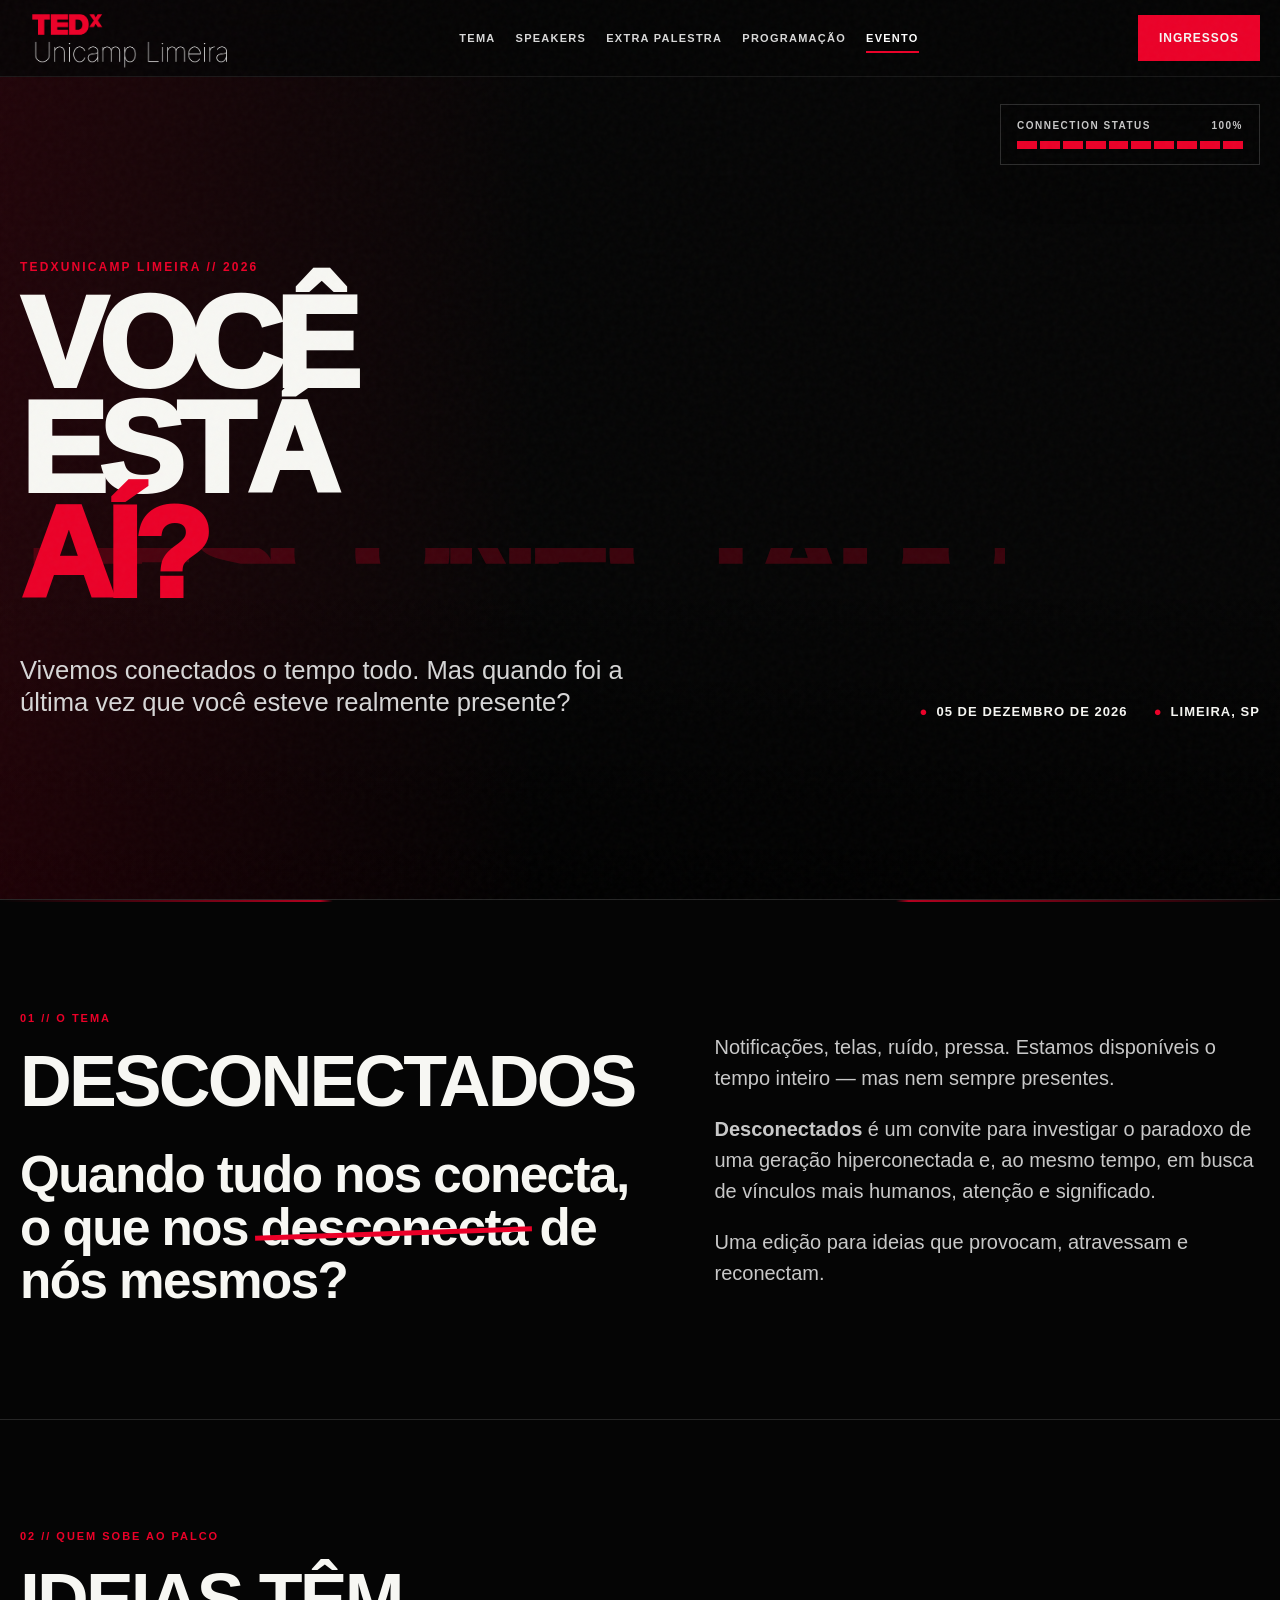
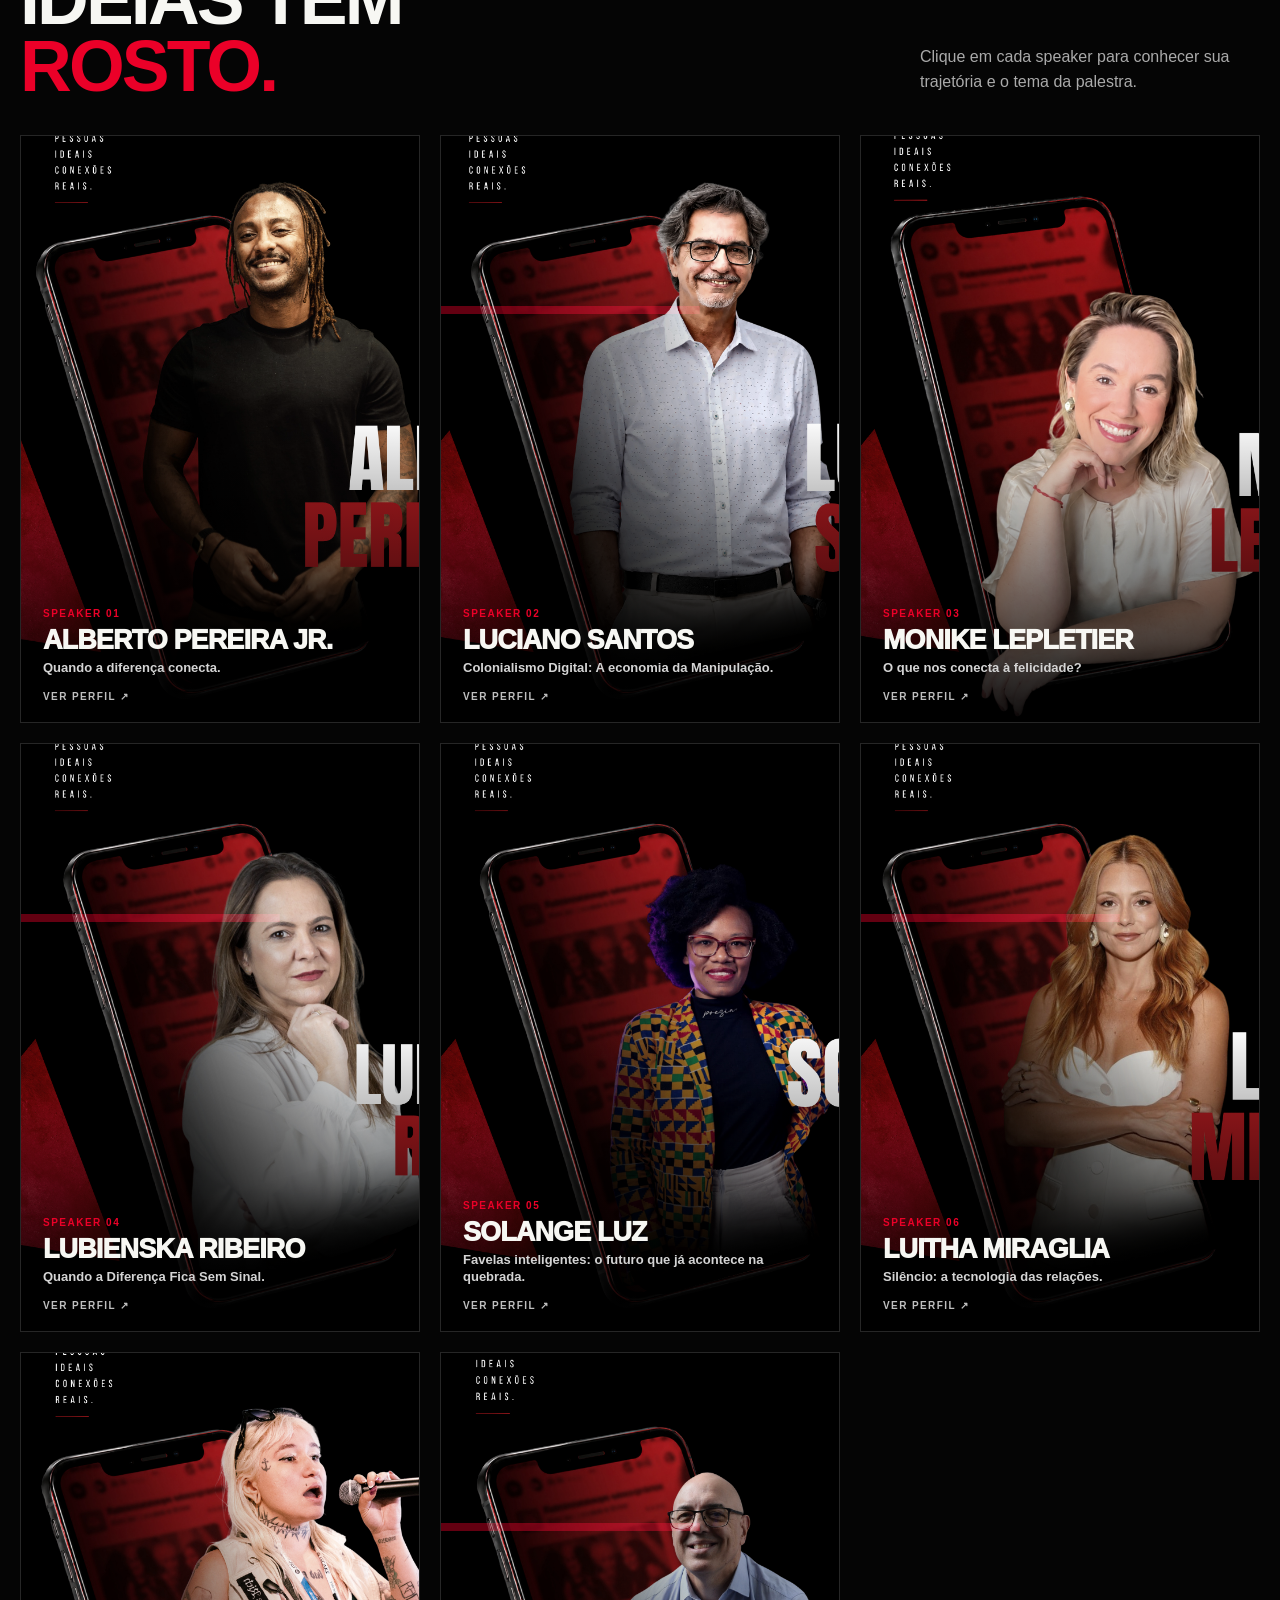
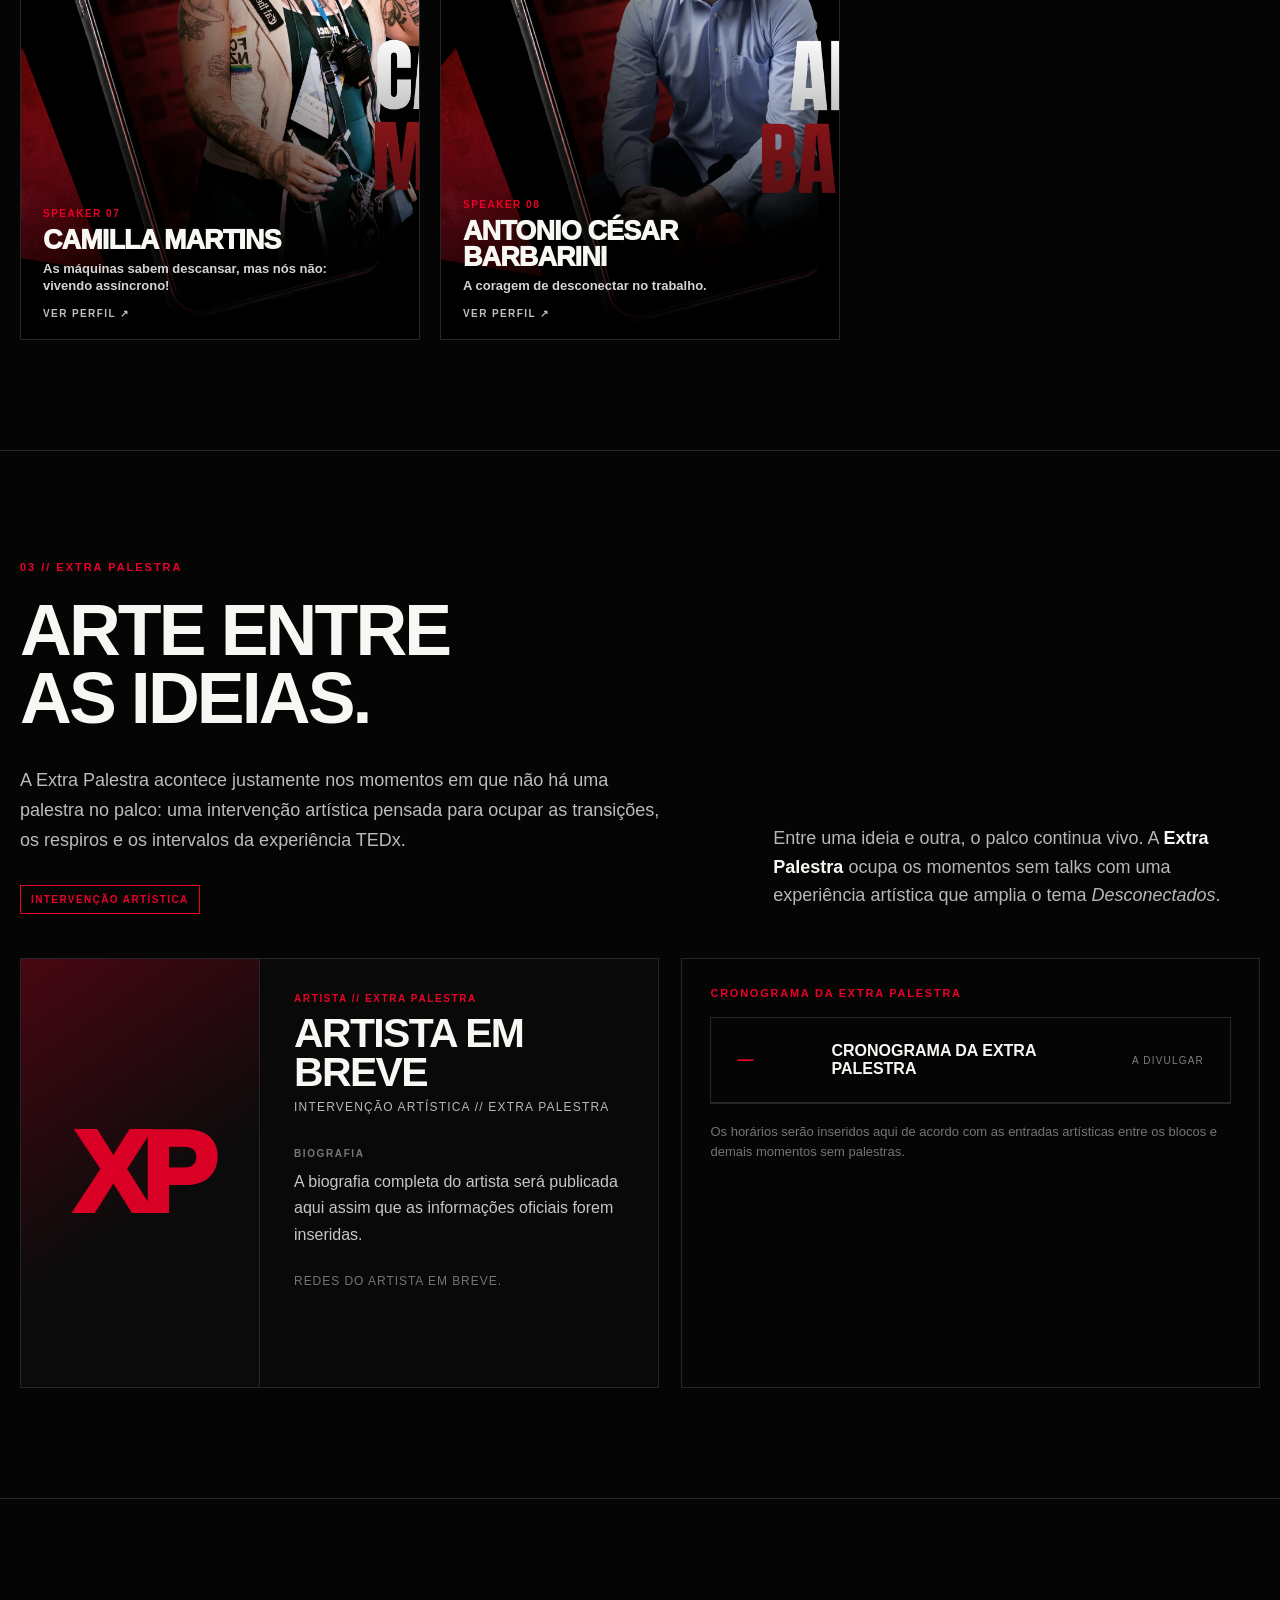
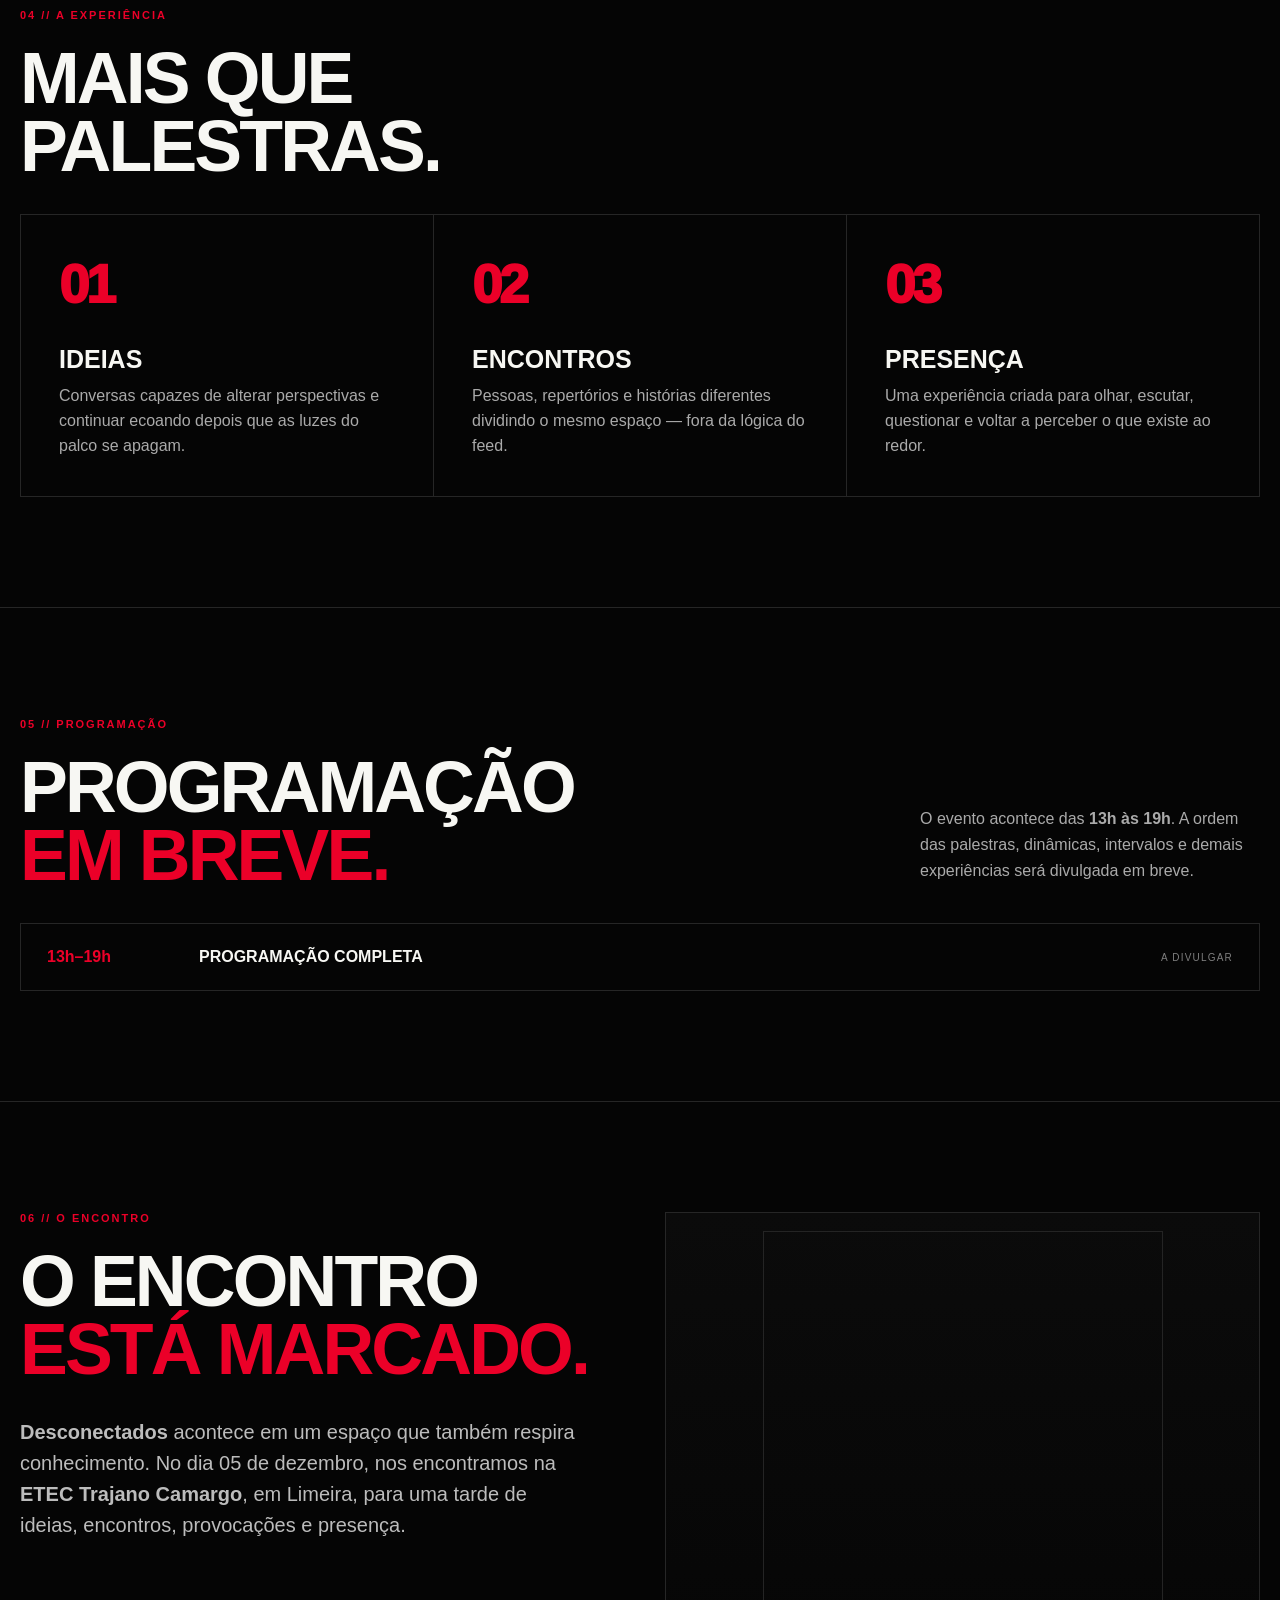
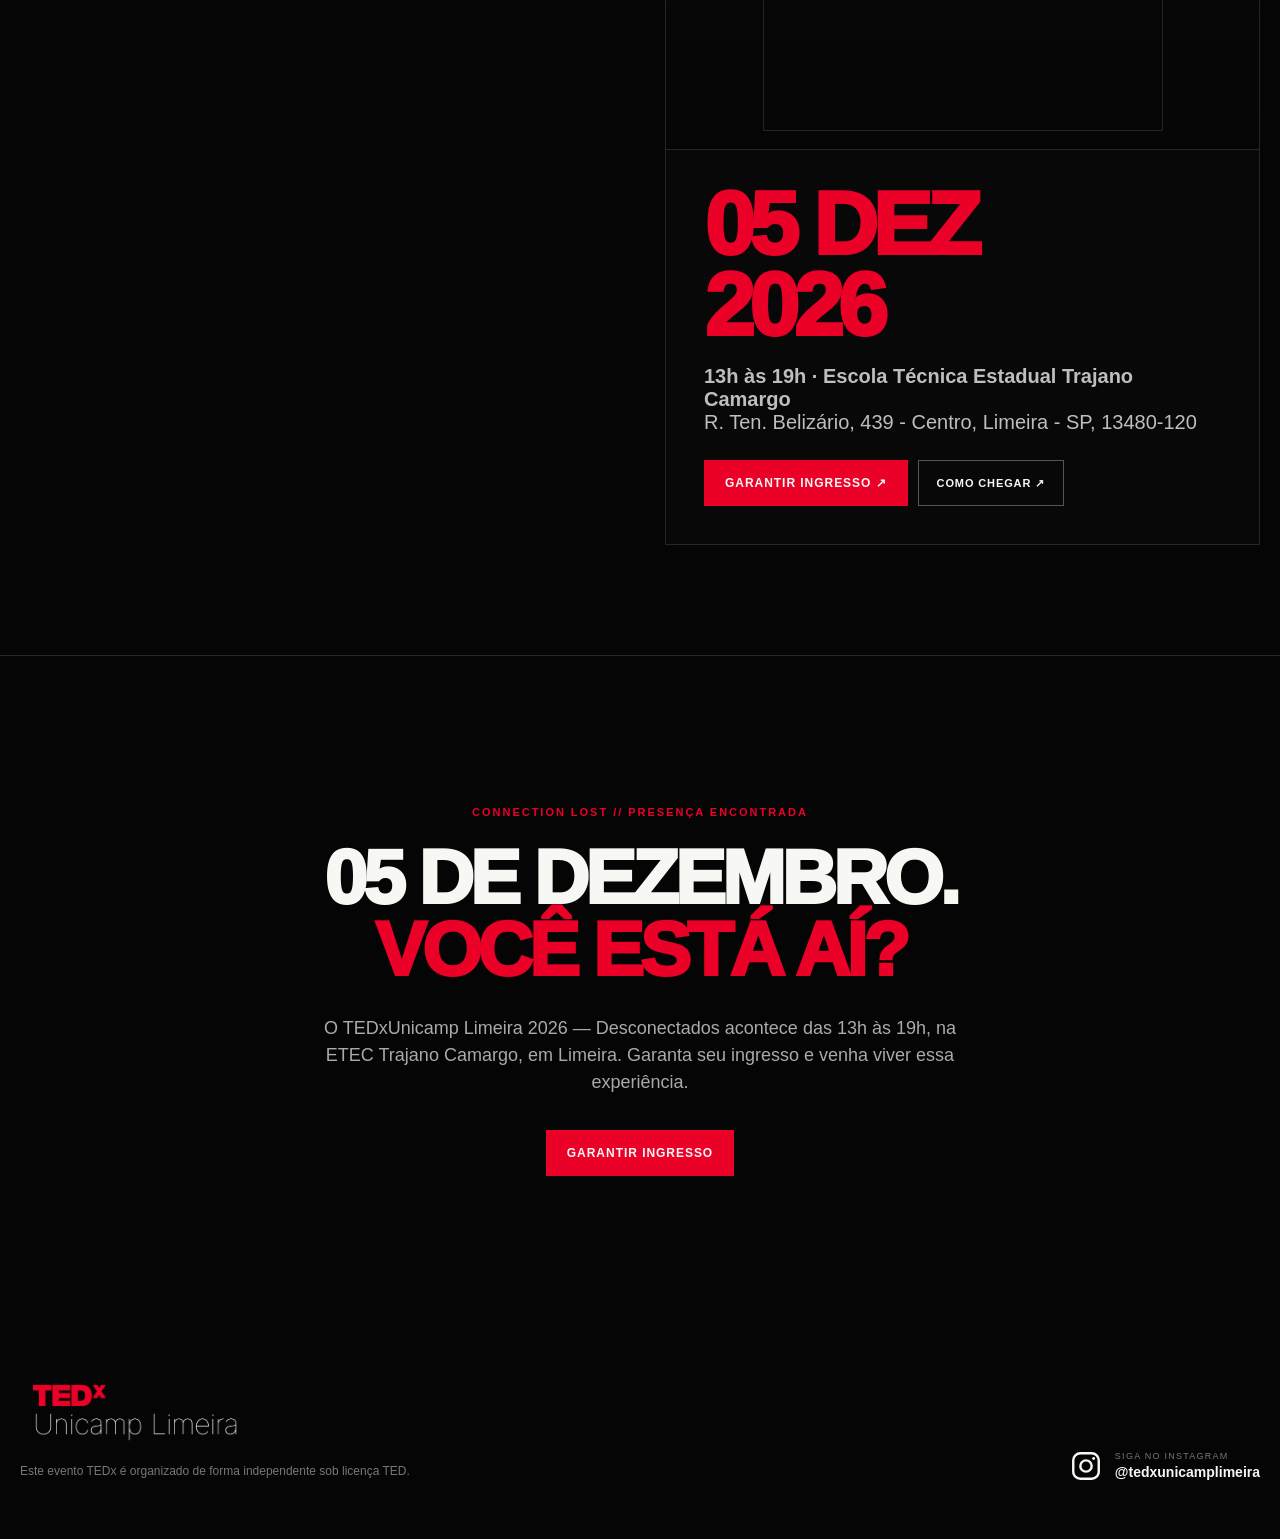
==== commit 0567dace: "Usa arte do local em alta qualidade" ====
--- a/index.html
+++ b/index.html
@@ -92,7 +92,7 @@
   </section>
 
   <section class="section reveal" id="evento">
-    <div class="wrap location"><div><div class="section-tag">06 // O encontro</div><h2>O ENCONTRO<br><span class="red">ESTÁ MARCADO.</span></h2><p class="event-copy"><strong>Desconectados</strong> acontece em um espaço que também respira conhecimento. No dia 05 de dezembro, nos encontramos na <strong>ETEC Trajano Camargo</strong>, em Limeira, para uma tarde de ideias, encontros, provocações e presença.</p></div><div class="location-card has-art"><div class="location-art"><img src="local-etec-trajano.jpg?v=2" alt="Arte Local Confirmado — ETEC Trajano Camargo"></div><div class="location-card-content"><div class="date">05 DEZ<br>2026</div><p><strong>13h às 19h · Escola Técnica Estadual Trajano Camargo</strong><br>R. Ten. Belizário, 439 - Centro, Limeira - SP, 13480-120</p><div class="location-actions"><a class="cta" data-tickets href="https://cheers.com.br/evento/tedxunicamp-limeira-38114" target="_blank" rel="noopener">Garantir ingresso ↗</a><a class="ghost-event" href="https://www.google.com/maps/search/?api=1&query=Escola+T%C3%A9cnica+Estadual+Trajano+Camargo%2C+R.+Ten.+Beliz%C3%A1rio%2C+439%2C+Centro%2C+Limeira+-+SP%2C+13480-120" target="_blank" rel="noopener">Como chegar ↗</a></div></div></div></div>
+    <div class="wrap location"><div><div class="section-tag">06 // O encontro</div><h2>O ENCONTRO<br><span class="red">ESTÁ MARCADO.</span></h2><p class="event-copy"><strong>Desconectados</strong> acontece em um espaço que também respira conhecimento. No dia 05 de dezembro, nos encontramos na <strong>ETEC Trajano Camargo</strong>, em Limeira, para uma tarde de ideias, encontros, provocações e presença.</p></div><div class="location-card has-art"><div class="location-art"><img src="local-etec-trajano-v3.webp?v=1" alt="Arte Local Confirmado — ETEC Trajano Camargo"></div><div class="location-card-content"><div class="date">05 DEZ<br>2026</div><p><strong>13h às 19h · Escola Técnica Estadual Trajano Camargo</strong><br>R. Ten. Belizário, 439 - Centro, Limeira - SP, 13480-120</p><div class="location-actions"><a class="cta" data-tickets href="https://cheers.com.br/evento/tedxunicamp-limeira-38114" target="_blank" rel="noopener">Garantir ingresso ↗</a><a class="ghost-event" href="https://www.google.com/maps/search/?api=1&query=Escola+T%C3%A9cnica+Estadual+Trajano+Camargo%2C+R.+Ten.+Beliz%C3%A1rio%2C+439%2C+Centro%2C+Limeira+-+SP%2C+13480-120" target="_blank" rel="noopener">Como chegar ↗</a></div></div></div></div>
   </section>
 
   <section class="final-cta reveal"><div class="wrap"><div class="section-tag">CONNECTION LOST // PRESENÇA ENCONTRADA</div><div class="question">05 de dezembro.<br><span class="red">Você está aí?</span></div><p class="final-subcopy">O TEDxUnicamp Limeira 2026 — Desconectados acontece das 13h às 19h, na ETEC Trajano Camargo, em Limeira. Garanta seu ingresso e venha viver essa experiência.</p><a class="cta" data-tickets href="https://cheers.com.br/evento/tedxunicamp-limeira-38114" target="_blank" rel="noopener">Garantir ingresso</a></div></section>
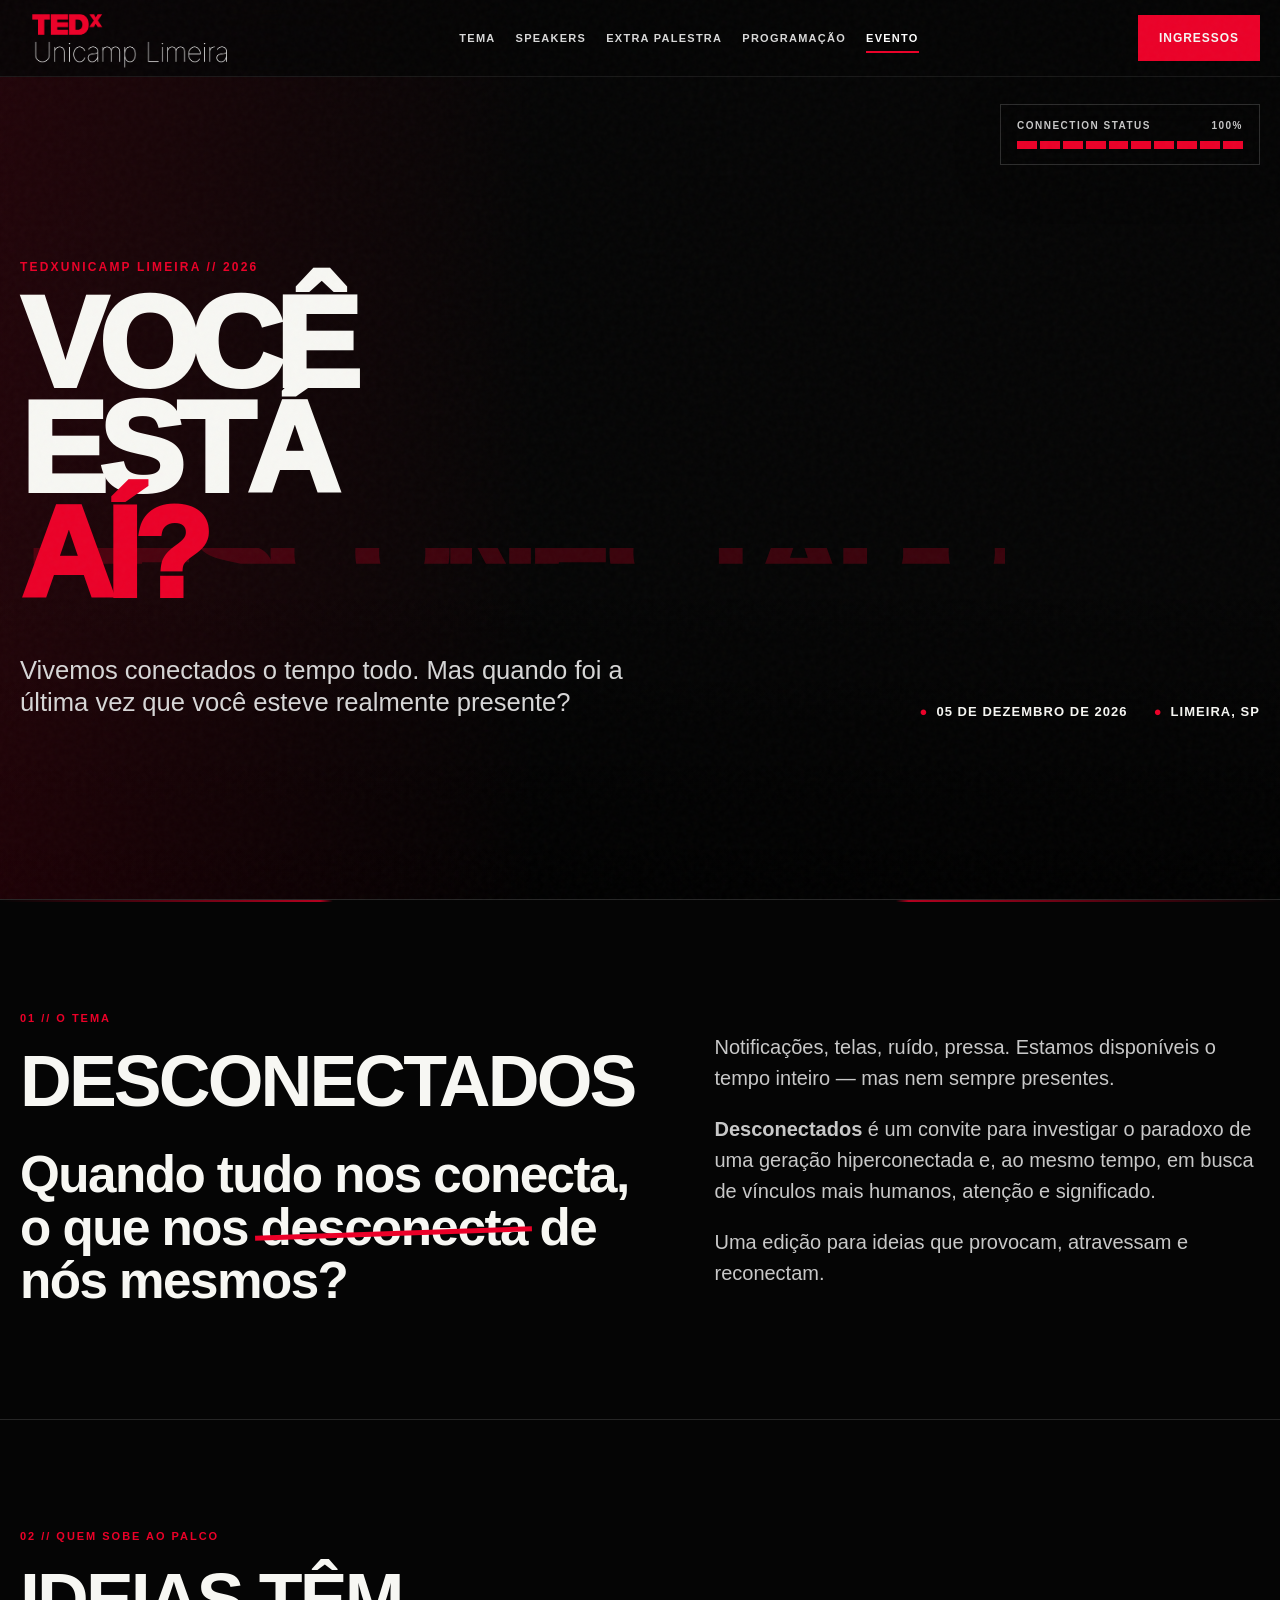
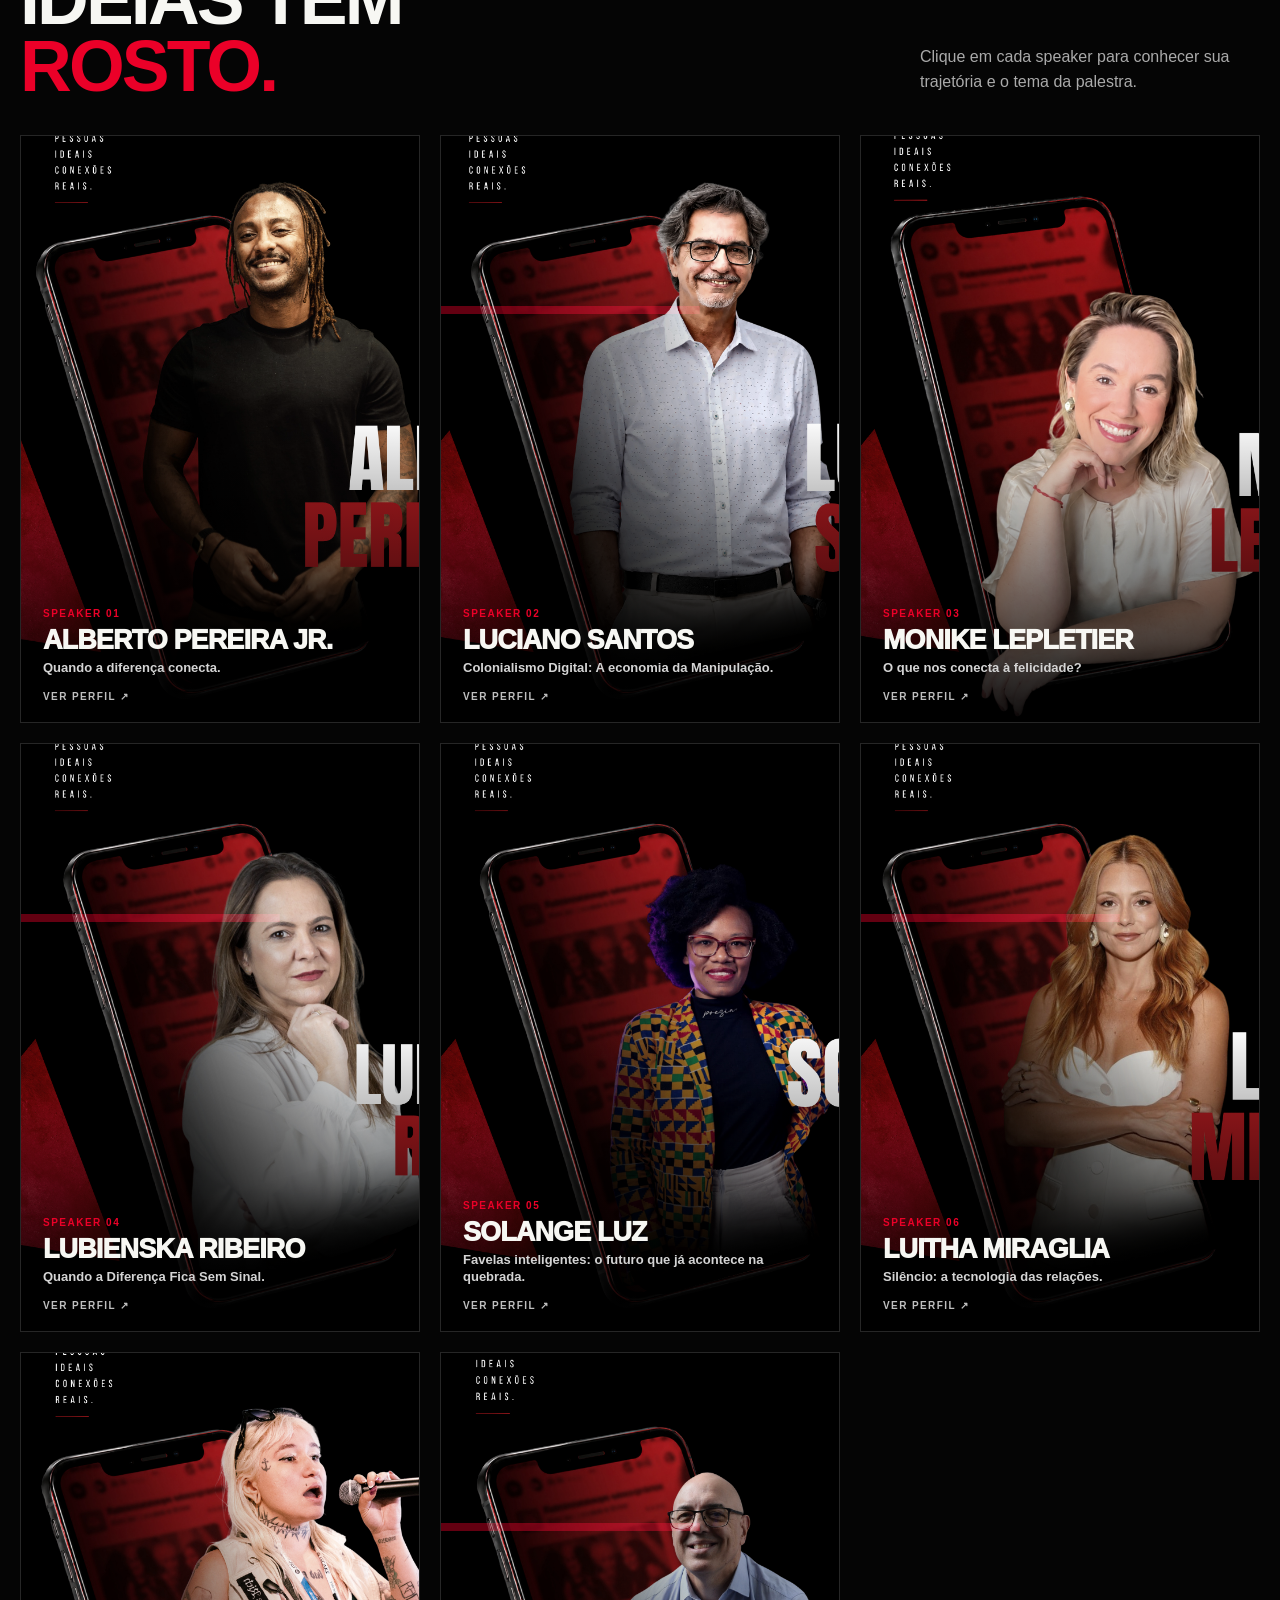
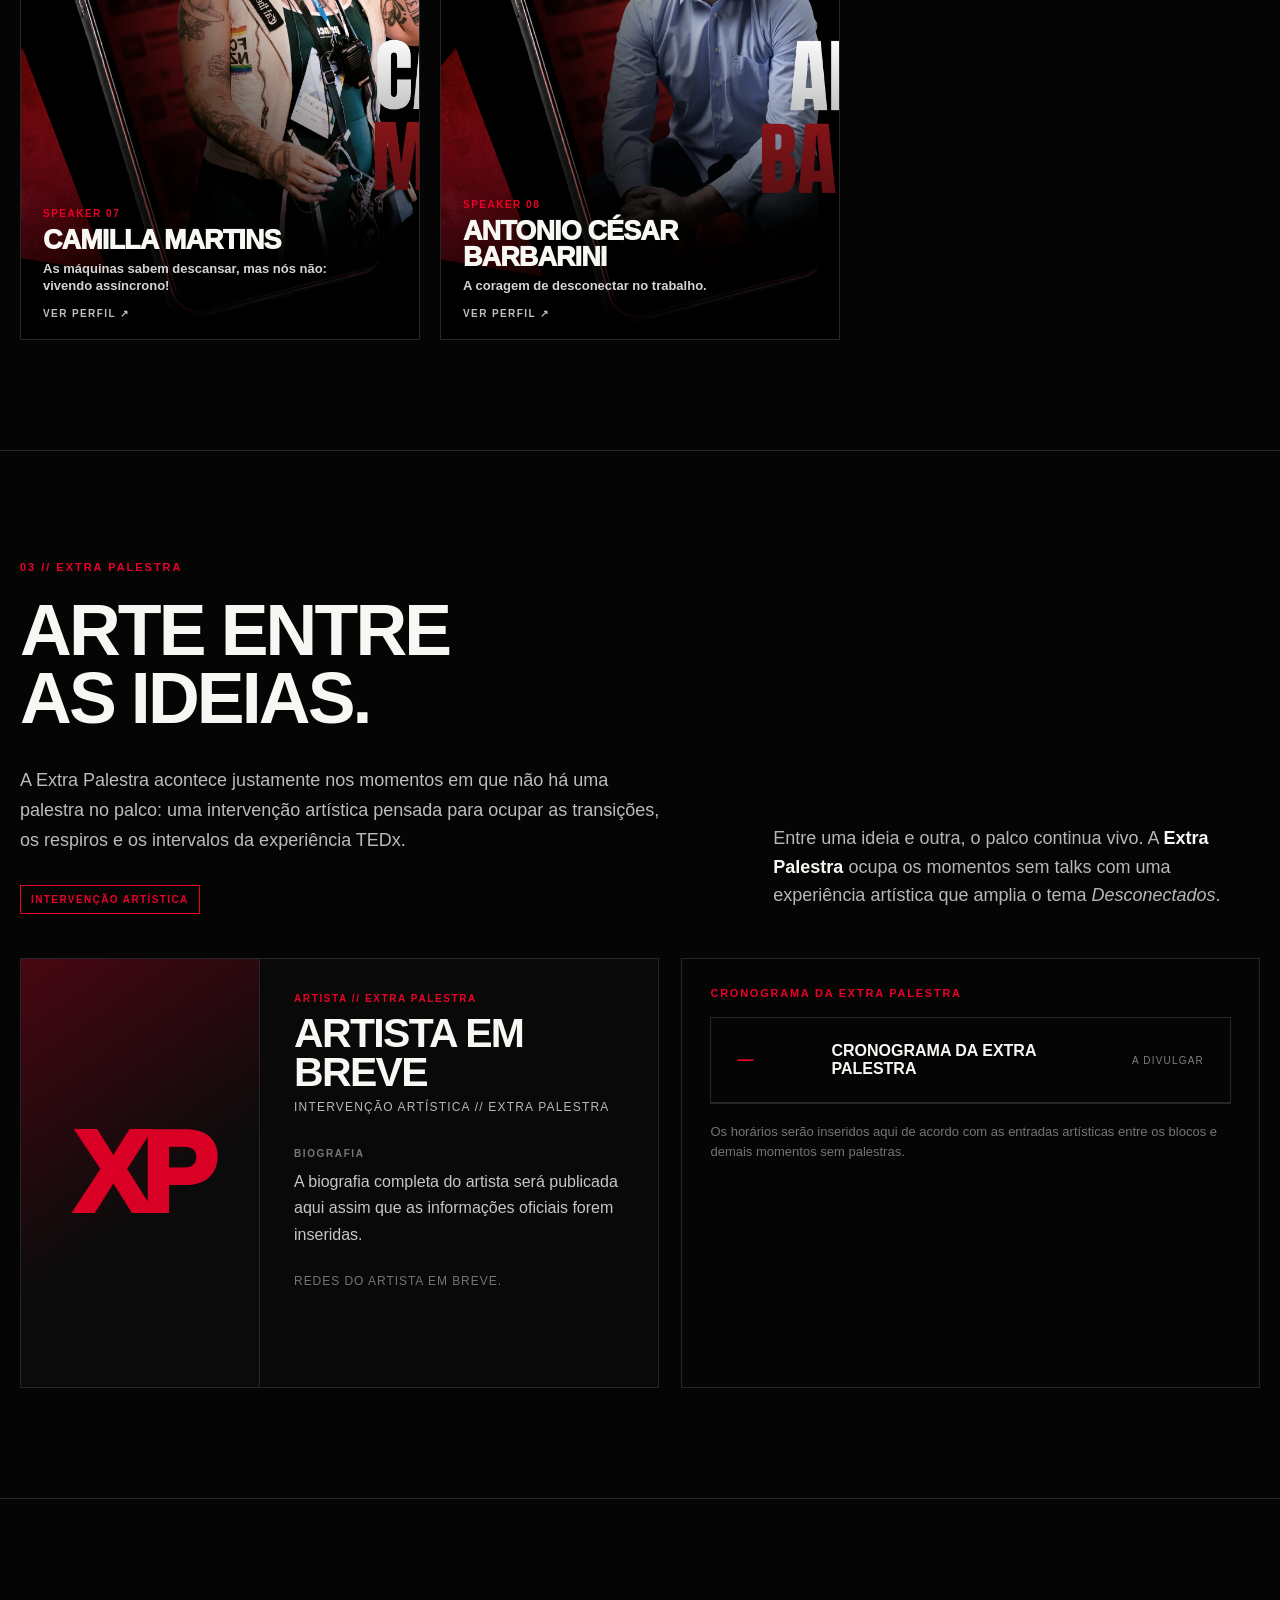
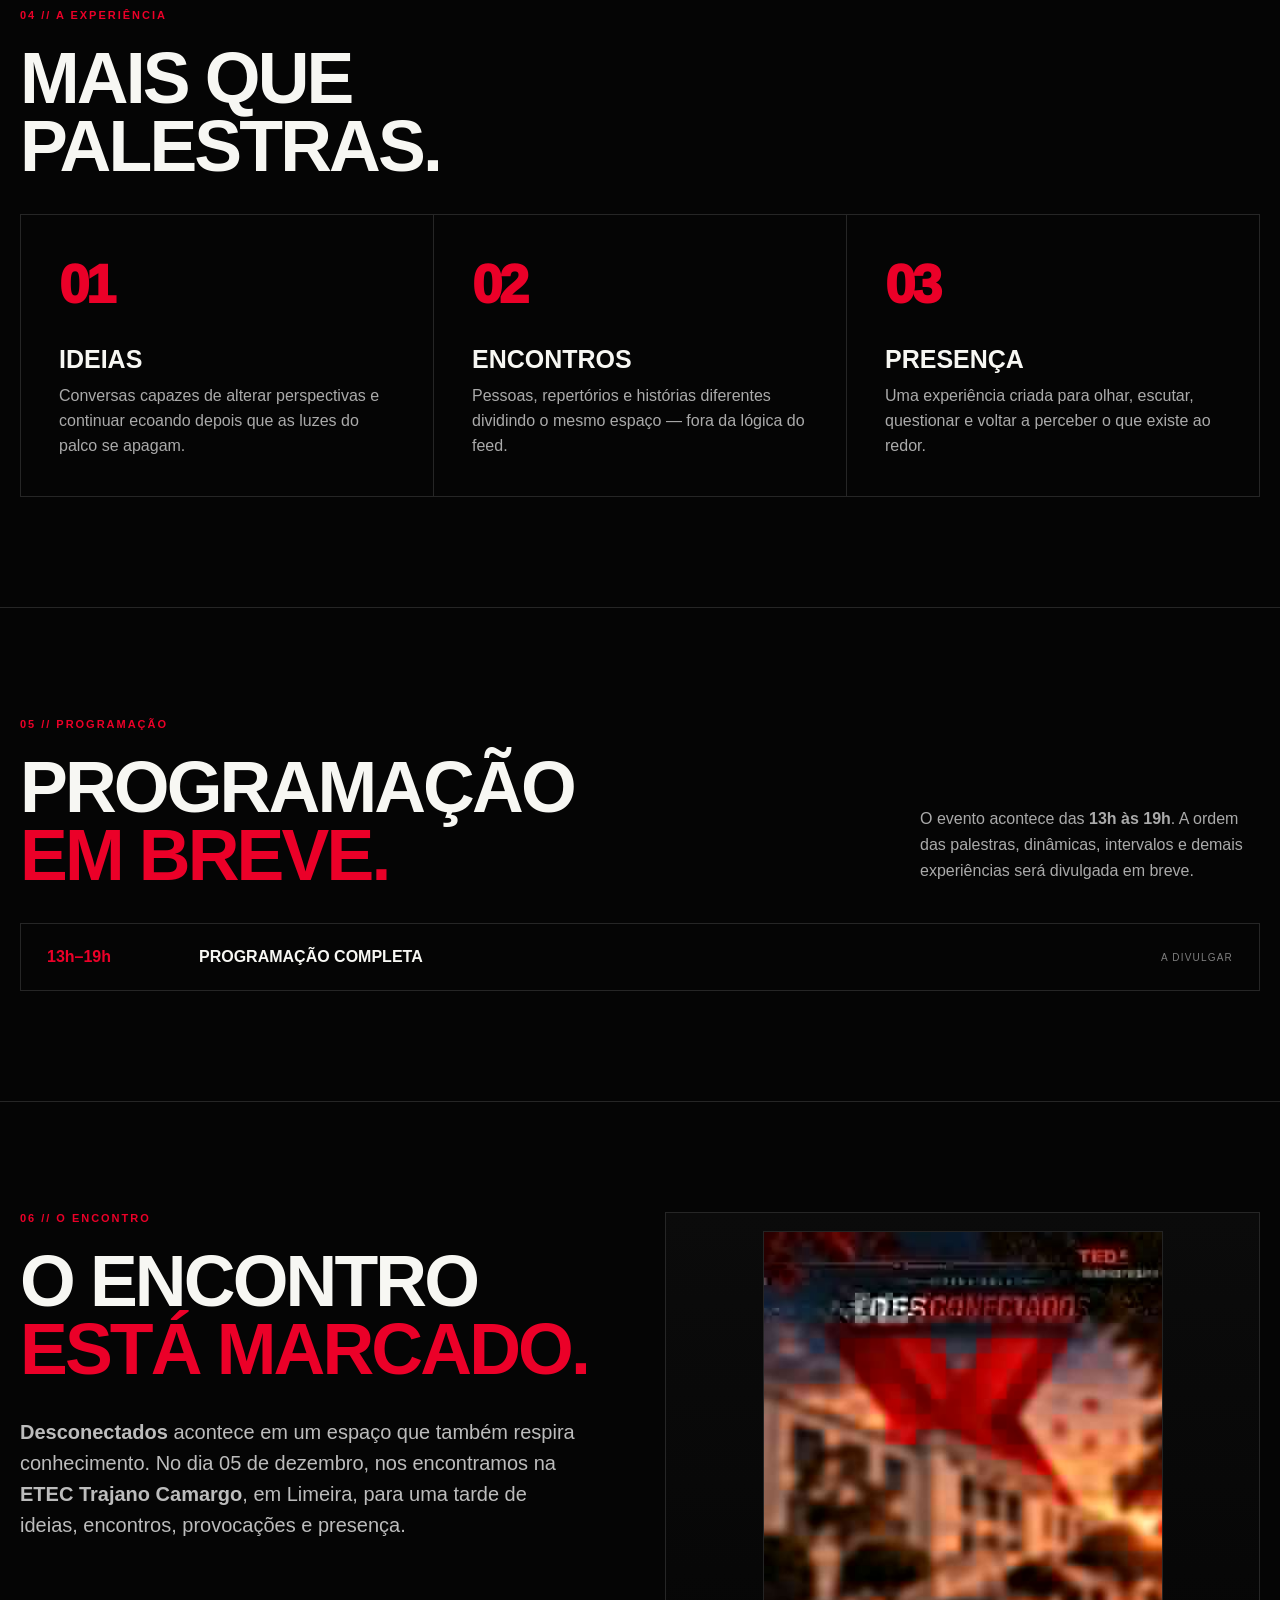
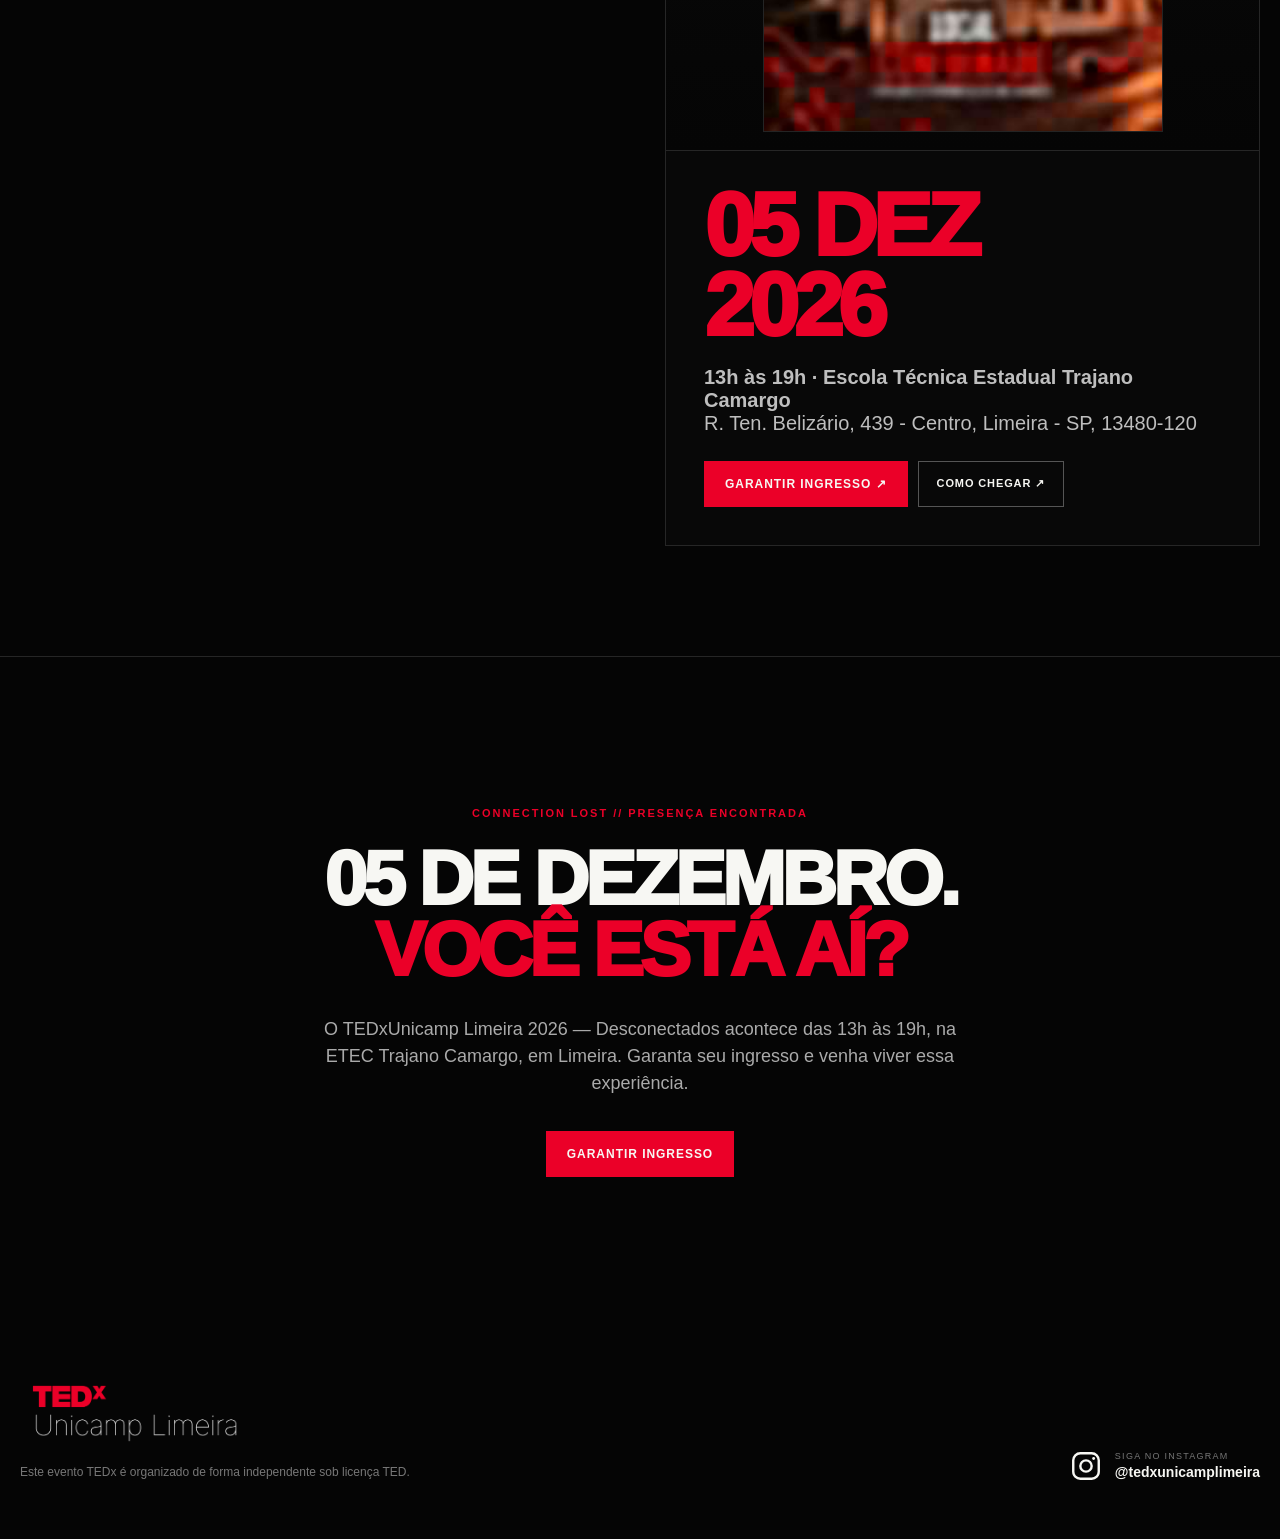
==== commit 65eaa152: "Restaura arte válida do local" ====
--- a/index.html
+++ b/index.html
@@ -92,7 +92,7 @@
   </section>
 
   <section class="section reveal" id="evento">
-    <div class="wrap location"><div><div class="section-tag">06 // O encontro</div><h2>O ENCONTRO<br><span class="red">ESTÁ MARCADO.</span></h2><p class="event-copy"><strong>Desconectados</strong> acontece em um espaço que também respira conhecimento. No dia 05 de dezembro, nos encontramos na <strong>ETEC Trajano Camargo</strong>, em Limeira, para uma tarde de ideias, encontros, provocações e presença.</p></div><div class="location-card has-art"><div class="location-art"><img src="local-etec-trajano-v3.webp?v=1" alt="Arte Local Confirmado — ETEC Trajano Camargo"></div><div class="location-card-content"><div class="date">05 DEZ<br>2026</div><p><strong>13h às 19h · Escola Técnica Estadual Trajano Camargo</strong><br>R. Ten. Belizário, 439 - Centro, Limeira - SP, 13480-120</p><div class="location-actions"><a class="cta" data-tickets href="https://cheers.com.br/evento/tedxunicamp-limeira-38114" target="_blank" rel="noopener">Garantir ingresso ↗</a><a class="ghost-event" href="https://www.google.com/maps/search/?api=1&query=Escola+T%C3%A9cnica+Estadual+Trajano+Camargo%2C+R.+Ten.+Beliz%C3%A1rio%2C+439%2C+Centro%2C+Limeira+-+SP%2C+13480-120" target="_blank" rel="noopener">Como chegar ↗</a></div></div></div></div>
+    <div class="wrap location"><div><div class="section-tag">06 // O encontro</div><h2>O ENCONTRO<br><span class="red">ESTÁ MARCADO.</span></h2><p class="event-copy"><strong>Desconectados</strong> acontece em um espaço que também respira conhecimento. No dia 05 de dezembro, nos encontramos na <strong>ETEC Trajano Camargo</strong>, em Limeira, para uma tarde de ideias, encontros, provocações e presença.</p></div><div class="location-card has-art"><div class="location-art"><img src="local-etec-trajano.jpg?v=4" alt="Arte Local Confirmado — ETEC Trajano Camargo"></div><div class="location-card-content"><div class="date">05 DEZ<br>2026</div><p><strong>13h às 19h · Escola Técnica Estadual Trajano Camargo</strong><br>R. Ten. Belizário, 439 - Centro, Limeira - SP, 13480-120</p><div class="location-actions"><a class="cta" data-tickets href="https://cheers.com.br/evento/tedxunicamp-limeira-38114" target="_blank" rel="noopener">Garantir ingresso ↗</a><a class="ghost-event" href="https://www.google.com/maps/search/?api=1&query=Escola+T%C3%A9cnica+Estadual+Trajano+Camargo%2C+R.+Ten.+Beliz%C3%A1rio%2C+439%2C+Centro%2C+Limeira+-+SP%2C+13480-120" target="_blank" rel="noopener">Como chegar ↗</a></div></div></div></div>
   </section>
 
   <section class="final-cta reveal"><div class="wrap"><div class="section-tag">CONNECTION LOST // PRESENÇA ENCONTRADA</div><div class="question">05 de dezembro.<br><span class="red">Você está aí?</span></div><p class="final-subcopy">O TEDxUnicamp Limeira 2026 — Desconectados acontece das 13h às 19h, na ETEC Trajano Camargo, em Limeira. Garanta seu ingresso e venha viver essa experiência.</p><a class="cta" data-tickets href="https://cheers.com.br/evento/tedxunicamp-limeira-38114" target="_blank" rel="noopener">Garantir ingresso</a></div></section>
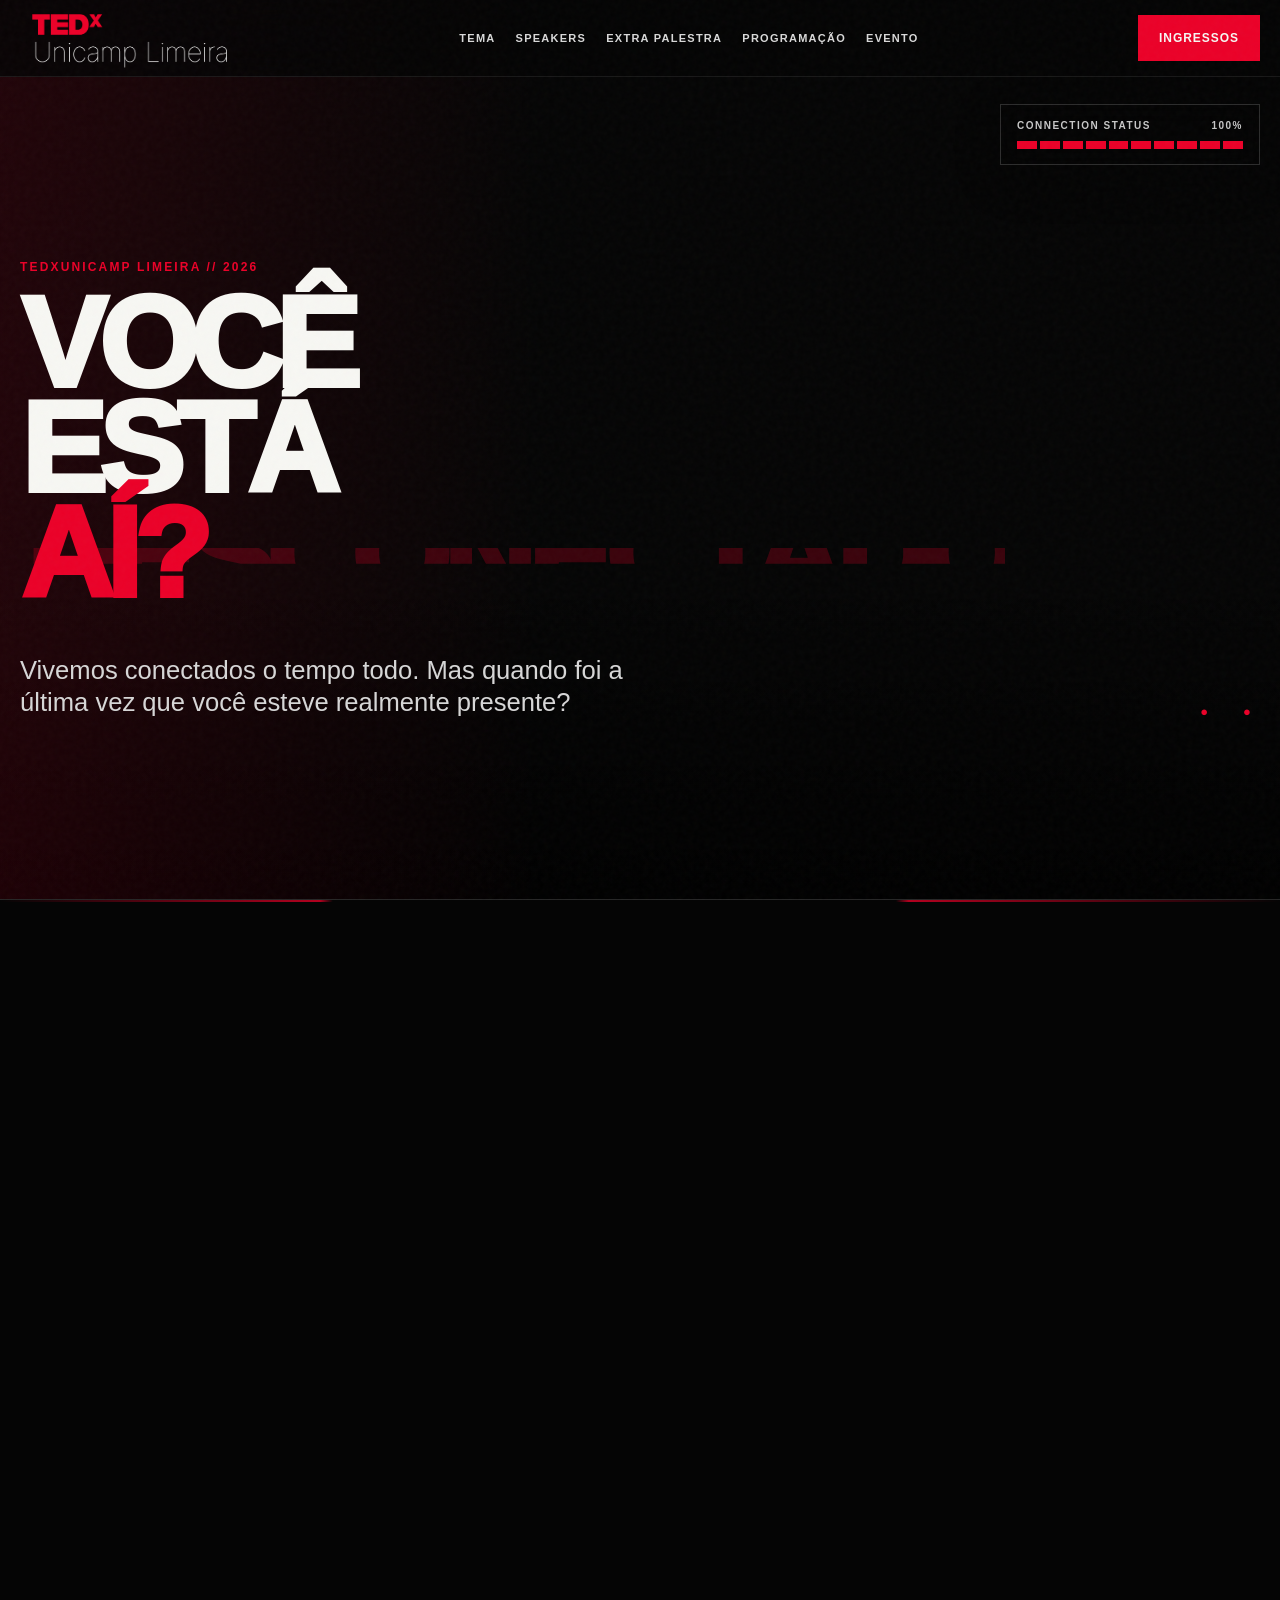
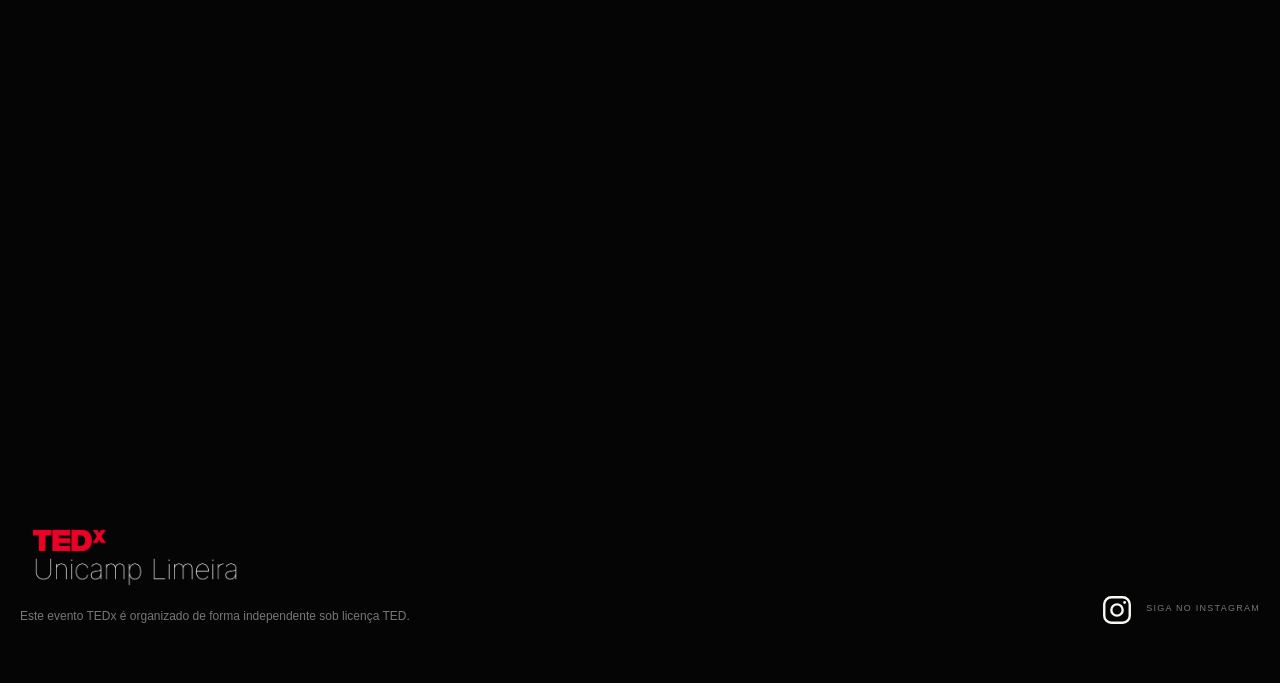
==== commit 6674048a: "Atualiza seção Extra Palestra" ====
--- a/index.html
+++ b/index.html
@@ -12,7 +12,7 @@
   <meta property="og:url" content="https://caioooooo3.github.io/tedx-unicamp-limeira-2026/">
   <link rel="canonical" href="https://caioooooo3.github.io/tedx-unicamp-limeira-2026/">
   <meta property="og:image" content="logo-black.png">
-  <link rel="stylesheet" href="styles.css?v=34">
+  <link rel="stylesheet" href="styles.css?v=35">
 </head>
 <body>
 <div class="noise"></div>
@@ -72,14 +72,9 @@
   <section class="section reveal" id="extra">
     <div class="wrap">
       <div class="section-tag">03 // Extra Palestra</div>
-      <div class="extra-intro"><div><h2 id="extra-title"></h2><p id="extra-description"></p><span class="status-chip">Intervenção artística</span></div><p class="extra-explainer">Entre uma ideia e outra, o palco continua vivo. A <strong>Extra Palestra</strong> ocupa os momentos sem talks com uma experiência artística que amplia o tema <em>Desconectados</em>.</p></div>
-      <div class="extra-grid">
-        <article class="artist-card">
-          <div class="artist-visual" id="extra-artist-visual" aria-hidden="true"><span>XP</span></div>
-          <div class="artist-content"><div class="artist-label">ARTISTA // EXTRA PALESTRA</div><h3 id="extra-artist"></h3><div class="artist-role" id="extra-artist-role"></div><div class="artist-bio-label">Biografia</div><p class="artist-bio" id="extra-artist-bio"></p><div class="artist-socials" id="extra-artist-socials"></div></div>
-        </article>
-        <div class="extra-schedule"><div class="schedule-kicker">Cronograma da Extra Palestra</div><div class="schedule-box" id="extra-schedule"></div><p class="schedule-note">Os horários serão inseridos aqui de acordo com as entradas artísticas entre os blocos e demais momentos sem palestras.</p></div>
-      </div>
+      <div class="extra-intro"><div><h2 id="extra-title"></h2><p id="extra-description"></p><span class="status-chip">Intervenção artística</span></div><p class="extra-explainer">Entre uma ideia e outra, a experiência continua. A <strong>Extra Palestra</strong> reúne diferentes linguagens para criar pausas de presença, expressão e conexão ao longo do evento.</p></div>
+      <div class="extra-activities-grid" id="extra-activities"></div>
+      <div class="extra-schedule extra-schedule-wide"><div class="schedule-kicker">Experiências da Extra Palestra</div><div class="schedule-box" id="extra-schedule"></div><p class="schedule-note">Os horários específicos serão divulgados junto com a programação completa do evento.</p></div>
     </div>
   </section>
 
@@ -118,5 +113,5 @@
 </div>
 
 <script>document.querySelector('.bars').innerHTML='<span class="bar"></span>'.repeat(10)</script>
-<script src="data.js?v=33"></script><script src="script.js?v=33"></script>
+<script src="data.js?v=35"></script><script src="script.js?v=35"></script>
 </body></html>
--- a/styles.css
+++ b/styles.css
@@ -7,7 +7,7 @@
 .section{padding:110px 0;border-bottom:1px solid var(--line);scroll-margin-top:95px}.section-tag{font-size:11px;color:var(--red);font-weight:900;letter-spacing:.18em;text-transform:uppercase;margin-bottom:24px}.section h2{font-size:clamp(38px,5.6vw,74px);line-height:.94;letter-spacing:-.04em;text-transform:uppercase;margin:0 0 34px}.section-heading-row{display:grid;grid-template-columns:1fr 340px;gap:44px;align-items:end;margin-bottom:34px}.section-heading-row h2{margin-bottom:0}.section-heading-row p{color:#aaa;line-height:1.6;margin:0 0 6px}.manifesto{display:grid;grid-template-columns:.8fr 1.2fr;gap:80px;align-items:start}.manifesto .big{font-size:clamp(28px,4vw,54px);line-height:1.03;font-weight:850;letter-spacing:-.03em}.manifesto .body{font-size:20px;line-height:1.55;color:#c8c8c8}.strike{position:relative;display:inline-block}.strike:after{content:"";position:absolute;left:-2%;right:-2%;top:55%;height:5px;background:var(--red);transform:rotate(-2deg)}
 .speakers-grid{display:grid;grid-template-columns:repeat(3,minmax(0,1fr));gap:20px}.speaker{position:relative;aspect-ratio:700/1030;min-height:0;overflow:hidden;background:#111;border:1px solid var(--line);cursor:pointer;outline:none;transition:border-color .25s,transform .25s}.speaker:focus-visible{border-color:var(--red);box-shadow:0 0 0 2px var(--red)}.speaker:hover{border-color:#4b4b4b;transform:translateY(-3px)}.speaker img{width:100%;height:100%;position:absolute;inset:0;object-fit:cover;object-position:var(--pos,50% 50%);filter:grayscale(.28) contrast(1.02);transition:.45s transform,.45s filter}.speaker:hover img{transform:scale(1.02);filter:grayscale(0)}.speaker:after{content:"";position:absolute;inset:0;background:linear-gradient(180deg,transparent 48%,rgba(0,0,0,.94) 100%)}.speaker-info{position:absolute;z-index:2;left:22px;right:22px;bottom:20px}.speaker-index{color:var(--red);font-size:10px;font-weight:900;letter-spacing:.15em}.speaker-name{font-size:clamp(22px,2.1vw,32px);line-height:.98;margin:8px 0 7px;text-transform:uppercase;font-weight:950;letter-spacing:-.03em;max-width:96%;text-wrap:balance}.speaker-role{font-size:13px;line-height:1.3;color:#d4d4d4;text-transform:none;letter-spacing:0;max-width:94%;font-weight:650}.speaker-more{margin-top:14px;font-size:10px;font-weight:900;text-transform:uppercase;letter-spacing:.14em;color:#fff;opacity:.75;transition:.2s}.speaker:hover .speaker-more{opacity:1;color:var(--red)}.speaker:nth-child(even):before{content:"";position:absolute;z-index:3;left:0;right:0;top:29%;height:8px;background:var(--red);mix-blend-mode:screen;opacity:.42;transform:translateX(-35%)}
 .extra-layout{display:grid;grid-template-columns:.9fr 1.1fr;gap:72px;align-items:start}.extra-copy p{font-size:18px;color:#bcbcbc;line-height:1.65;max-width:560px}.extra-speaker{font-size:19px;font-weight:850;text-transform:uppercase;letter-spacing:.03em;margin:10px 0 18px}.status-chip{display:inline-flex;margin-top:12px;border:1px solid var(--red);color:var(--red);padding:8px 10px;font-size:10px;font-weight:900;letter-spacing:.14em;text-transform:uppercase}.extra-schedule{padding-top:7px}.schedule-kicker{font-size:11px;color:#8c8c8c;text-transform:uppercase;letter-spacing:.16em;margin-bottom:14px}
-.experience{display:grid;grid-template-columns:repeat(3,1fr);gap:1px;background:var(--line);border:1px solid var(--line)}.experience article{background:var(--black);padding:38px;min-height:260px;transition:background .25s}.experience article:hover{background:#0b0b0b}.experience .num{font-weight:950;font-size:54px;color:var(--red);letter-spacing:-.06em}.experience h3{font-size:25px;text-transform:uppercase;margin:30px 0 10px}.experience p{color:#aaa;line-height:1.55;margin:0}.schedule-box{border:1px solid var(--line)}.schedule-row{display:grid;grid-template-columns:130px 1fr auto;align-items:center;gap:22px;padding:24px 26px;border-bottom:1px solid var(--line);transition:background .2s}.schedule-row:hover{background:#0b0b0b}.schedule-row:last-child{border-bottom:0}.schedule-time{color:var(--red);font-weight:900}.schedule-title{text-transform:uppercase;font-weight:850}.schedule-status{font-size:10px;letter-spacing:.12em;color:#7e7e7e;text-transform:uppercase}.location{display:grid;grid-template-columns:1fr 1fr;gap:50px}.event-copy{font-size:20px;color:#bcbcbc;max-width:560px;line-height:1.55}.location-card{border:1px solid var(--line);padding:40px}.location-card .date{font-size:clamp(46px,7vw,92px);font-weight:950;letter-spacing:-.06em;color:var(--red);line-height:.9}.location-card p{font-size:20px;color:#bebebe}.location-card.has-art{padding:0;overflow:hidden;background:#080808}.location-art{border-bottom:1px solid var(--line);padding:18px;background:linear-gradient(180deg,#0b0b0b,#050505);display:flex;justify-content:center}.location-art img{display:block;width:100%;max-width:400px;height:auto;border:1px solid #242424}.location-card-content{padding:34px 38px 38px}.location-actions{display:flex;gap:10px;flex-wrap:wrap;margin-top:26px}.final-cta{text-align:center;padding:150px 0}.final-cta .question{font-size:clamp(34px,6vw,88px);line-height:.93;letter-spacing:-.055em;text-transform:uppercase;font-weight:950;margin:0 auto 40px;max-width:980px}.footer{padding:46px 0}.footer-inner{display:flex;justify-content:space-between;gap:30px;align-items:flex-end}.footer img{width:230px}.footer p{color:#777;font-size:12px;max-width:500px;line-height:1.45}.instagram-link{display:flex;align-items:center;gap:12px;padding:10px 0;transition:.2s}.instagram-link:hover{color:var(--red)}.instagram-link svg{width:34px;height:34px;fill:none;stroke:currentColor;stroke-width:1.7}.instagram-link .ig-dot{fill:currentColor;stroke:none}.instagram-link span{display:flex;flex-direction:column}.instagram-link small{font-size:9px;text-transform:uppercase;letter-spacing:.14em;color:#777}.instagram-link strong{font-size:14px;margin-top:3px}.glitchline{height:2px;background:linear-gradient(90deg,transparent,var(--red) 25%,transparent 26%,transparent 70%,var(--red) 71%,transparent);opacity:.75}
+.experience{display:grid;grid-template-columns:repeat(3,1fr);gap:1px;background:var(--line);border:1px solid var(--line)}.experience article{background:var(--black);padding:38px;min-height:260px;transition:background .25s}.experience article:hover{background:#0b0b0b}.experience .num{font-weight:950;font-size:54px;color:var(--red);letter-spacing:-.06em}.experience h3{font-size:25px;text-transform:uppercase;margin:30px 0 10px}.experience p{color:#aaa;line-height:1.55;margin:0}.schedule-box{border:1px solid var(--line)}.schedule-row{display:grid;grid-template-columns:130px 1fr auto;align-items:center;gap:22px;padding:24px 26px;border-bottom:1px solid var(--line);transition:background .2s}.schedule-row:hover{background:#0b0b0b}.schedule-row:last-child{border-bottom:0}.schedule-time{color:var(--red);font-weight:900}.schedule-title{text-transform:uppercase;font-weight:850}.schedule-status{font-size:10px;letter-spacing:.12em;color:#7e7e7e;text-transform:uppercase}.location{display:grid;grid-template-columns:1fr 1fr;gap:50px}.event-copy{font-size:20px;color:#bcbcbc;max-width:560px;line-height:1.55}.location-card{border:1px solid var(--line);padding:40px}.location-card .date{font-size:clamp(46px,7vw,92px);font-weight:950;letter-spacing:-.06em;color:var(--red);line-height:.9}.location-card p{font-size:20px;color:#bebebe}.location-card.has-art{padding:0;overflow:hidden;background:#080808}.location-art{border-bottom:1px solid var(--line);padding:18px;background:linear-gradient(180deg,#0b0b0b,#050505);display:flex;justify-content:center}.location-art img{display:block;width:100%;max-width:380px;height:auto;border:1px solid #242424}.location-card-content{padding:34px 38px 38px}.location-actions{display:flex;gap:10px;flex-wrap:wrap;margin-top:26px}.final-cta{text-align:center;padding:150px 0}.final-cta .question{font-size:clamp(34px,6vw,88px);line-height:.93;letter-spacing:-.055em;text-transform:uppercase;font-weight:950;margin:0 auto 40px;max-width:980px}.footer{padding:46px 0}.footer-inner{display:flex;justify-content:space-between;gap:30px;align-items:flex-end}.footer img{width:230px}.footer p{color:#777;font-size:12px;max-width:500px;line-height:1.45}.instagram-link{display:flex;align-items:center;gap:12px;padding:10px 0;transition:.2s}.instagram-link:hover{color:var(--red)}.instagram-link svg{width:34px;height:34px;fill:none;stroke:currentColor;stroke-width:1.7}.instagram-link .ig-dot{fill:currentColor;stroke:none}.instagram-link span{display:flex;flex-direction:column}.instagram-link small{font-size:9px;text-transform:uppercase;letter-spacing:.14em;color:#777}.instagram-link strong{font-size:14px;margin-top:3px}.glitchline{height:2px;background:linear-gradient(90deg,transparent,var(--red) 25%,transparent 26%,transparent 70%,var(--red) 71%,transparent);opacity:.75}
 .speaker-modal{position:fixed;inset:0;z-index:120;display:none;align-items:center;justify-content:center;padding:26px}.speaker-modal.is-open{display:flex}.speaker-modal-backdrop{position:absolute;inset:0;background:rgba(0,0,0,.82);backdrop-filter:blur(10px)}.speaker-modal-card{position:relative;z-index:2;width:min(1040px,100%);max-height:min(760px,88vh);overflow:auto;background:#090909;border:1px solid #303030;display:grid;grid-template-columns:minmax(300px,.9fr) 1.1fr;box-shadow:0 32px 100px rgba(0,0,0,.55)}.modal-image-wrap{min-height:620px;background:#111}.modal-image-wrap img{width:100%;height:100%;display:block;object-fit:cover;filter:grayscale(.05)}.modal-content{padding:54px 52px}.modal-content h2{font-size:clamp(40px,5vw,72px);line-height:.9;letter-spacing:-.05em;text-transform:uppercase;margin:0 0 12px}.modal-role{color:#b8b8b8;text-transform:uppercase;letter-spacing:.08em;font-size:12px;margin:0 0 34px}.modal-label{color:var(--red);text-transform:uppercase;letter-spacing:.15em;font-size:9px;font-weight:900;margin-top:28px}.modal-content h3{font-size:25px;line-height:1.15;margin:9px 0 0}.modal-bio{font-size:16px;line-height:1.65;color:#bbb}.modal-close{position:absolute;right:16px;top:13px;z-index:4;width:42px;height:42px;border:1px solid #454545;background:#090909;color:#fff;font-size:28px;line-height:1;cursor:pointer}.modal-close:hover{border-color:var(--red);color:var(--red)}.social-links{display:flex;flex-wrap:wrap;gap:10px;margin-top:30px}.social-links a{border:1px solid #393939;padding:10px 12px;text-transform:uppercase;font-size:10px;font-weight:900;letter-spacing:.1em}.social-links a:hover{border-color:var(--red);color:var(--red)}.social-empty{font-size:12px;color:#747474;text-transform:uppercase;letter-spacing:.08em}
 .reveal{opacity:0;transform:translateY(24px);transition:opacity .65s ease,transform .65s ease}.reveal.is-visible{opacity:1;transform:none}
 @media(max-width:1040px){.speakers-grid{grid-template-columns:repeat(2,minmax(0,1fr))}.navlinks{gap:13px}.navlinks a{font-size:10px}.nav-cta{padding:13px 15px}.signal{width:225px}.section-heading-row{grid-template-columns:1fr 280px}.speaker-modal-card{grid-template-columns:.8fr 1.2fr}}
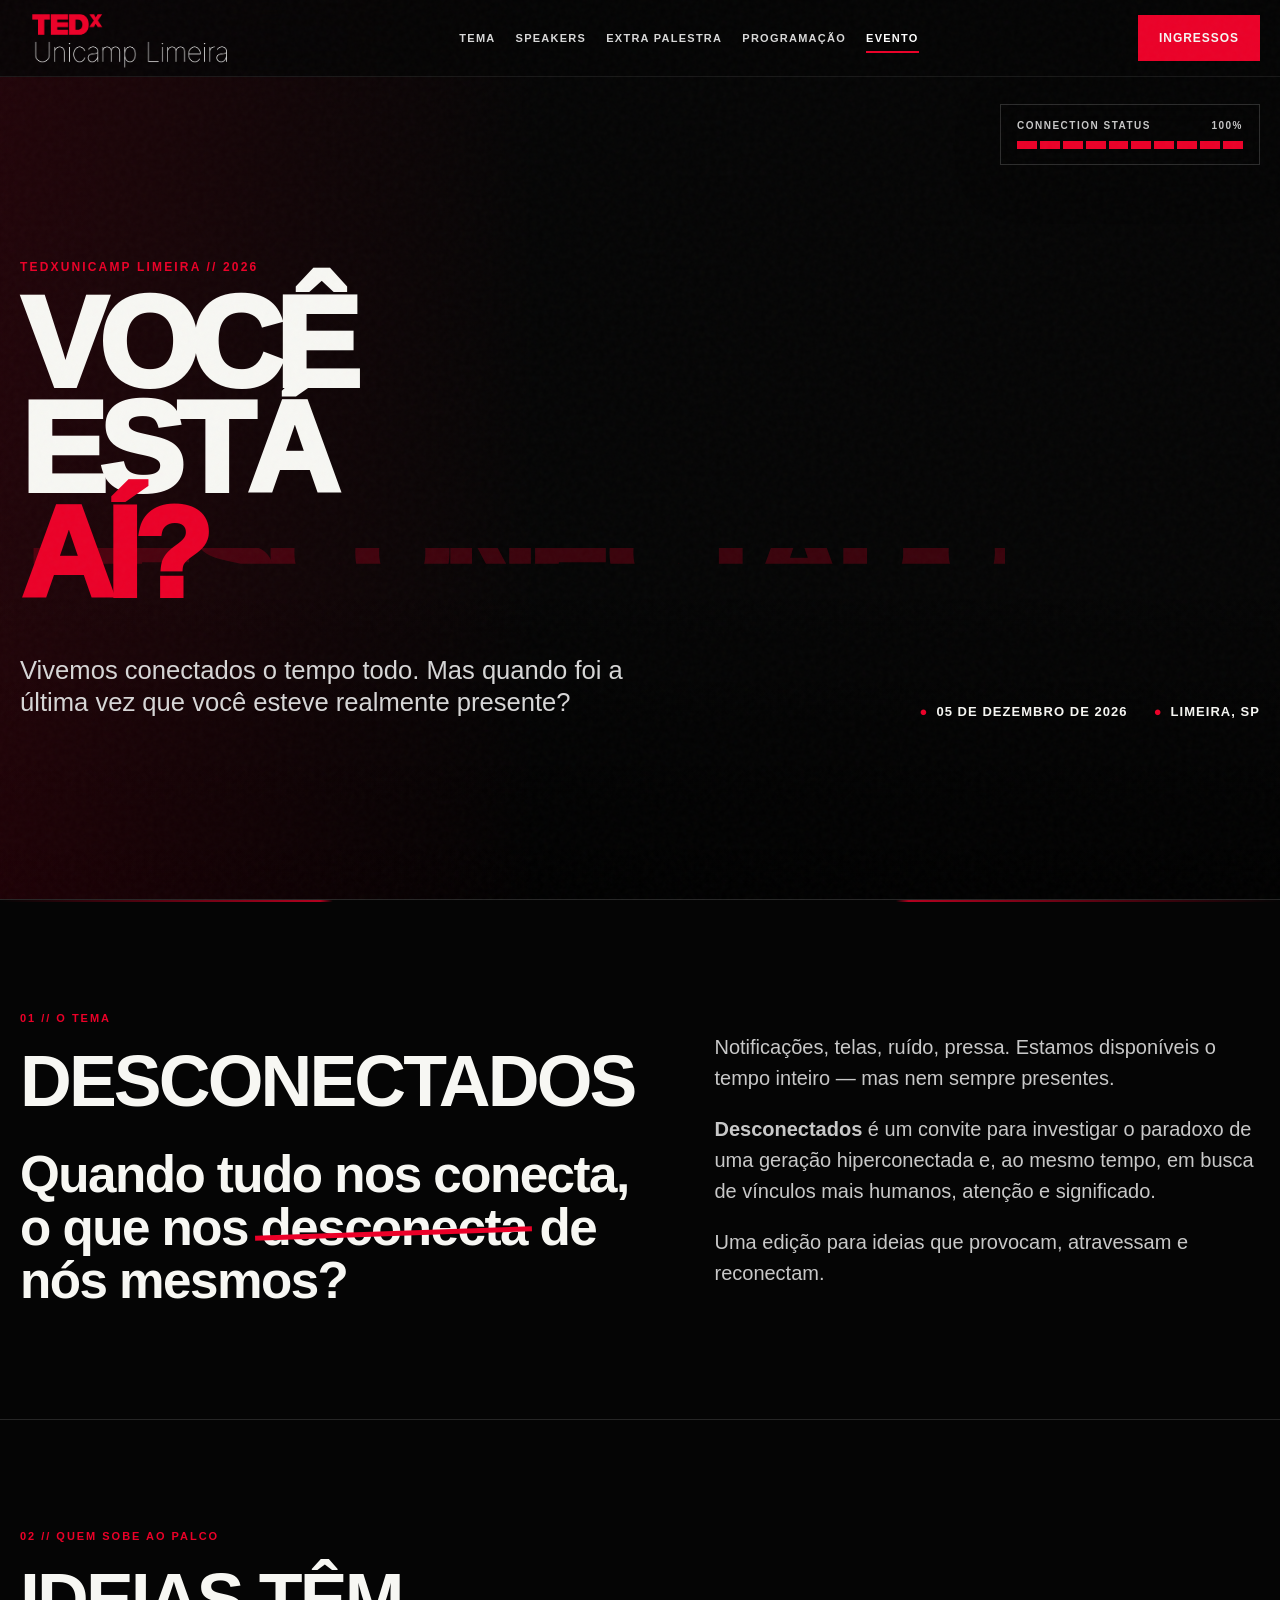
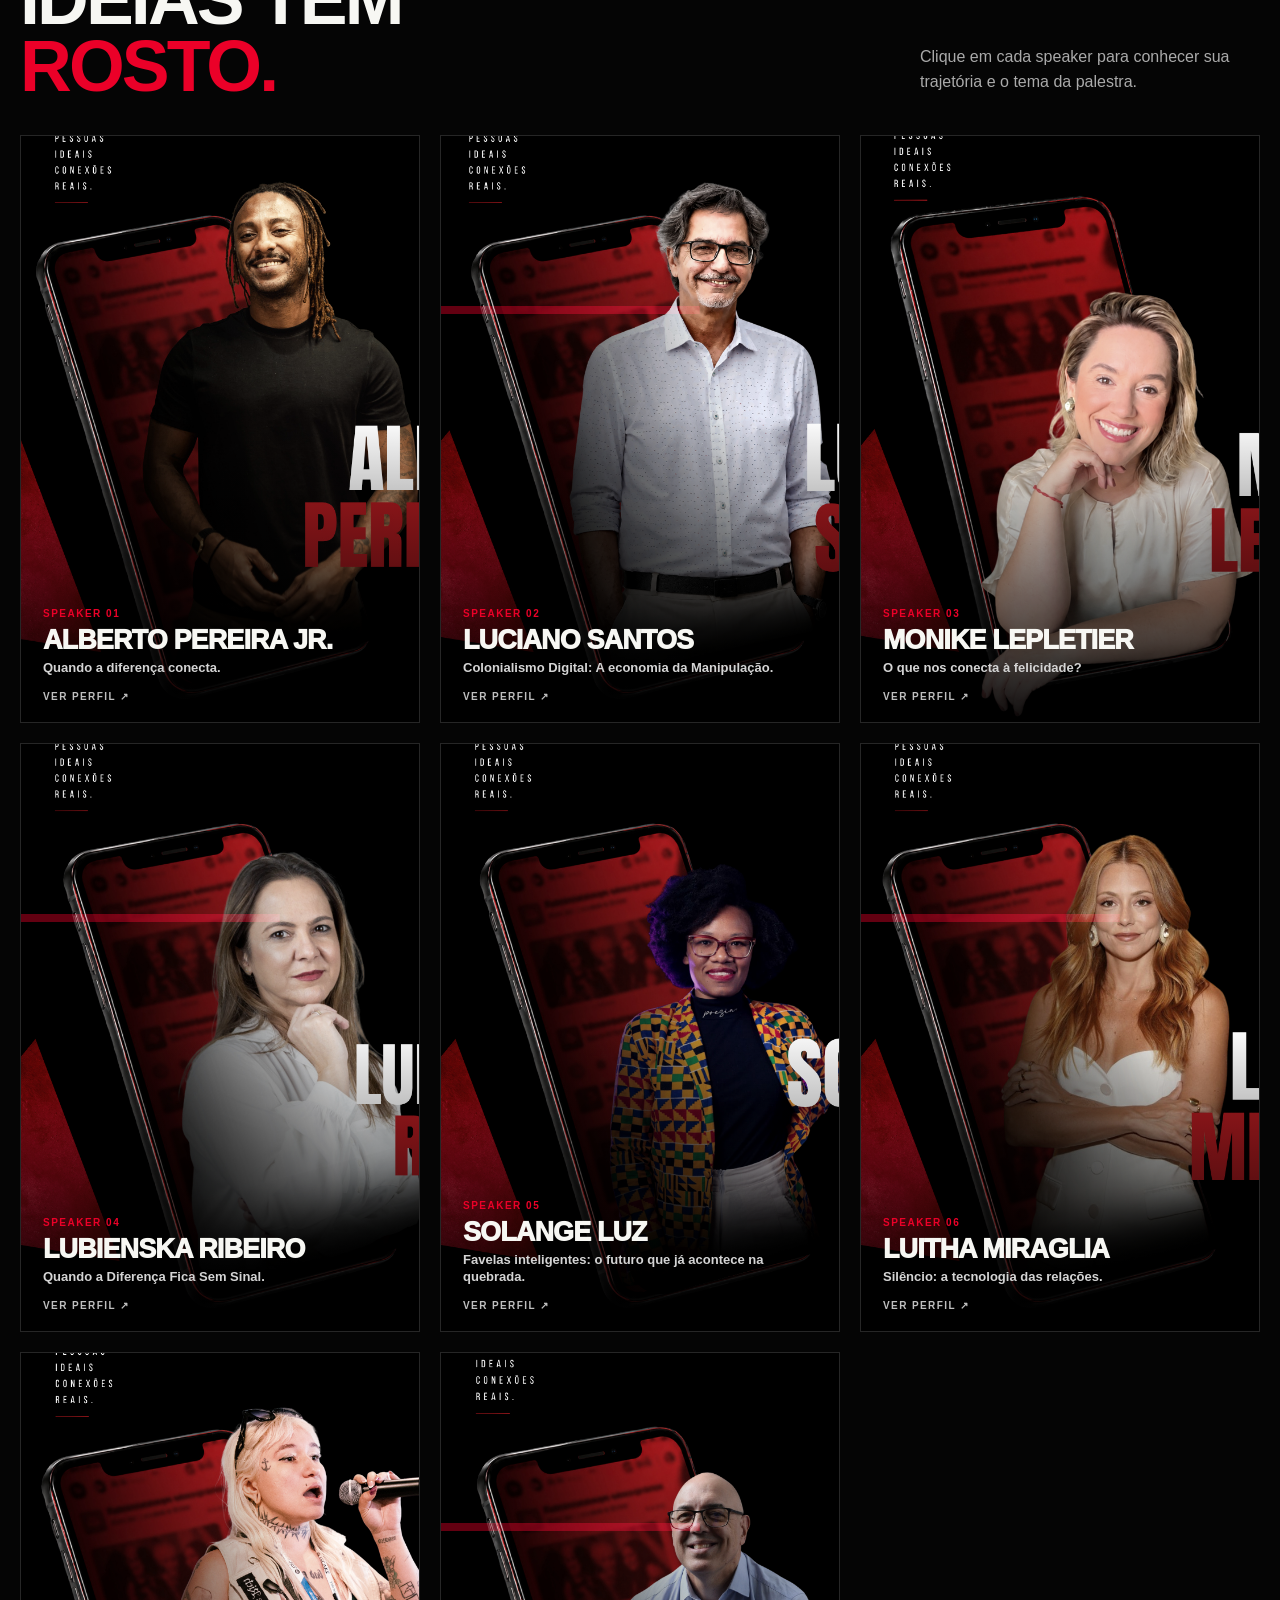
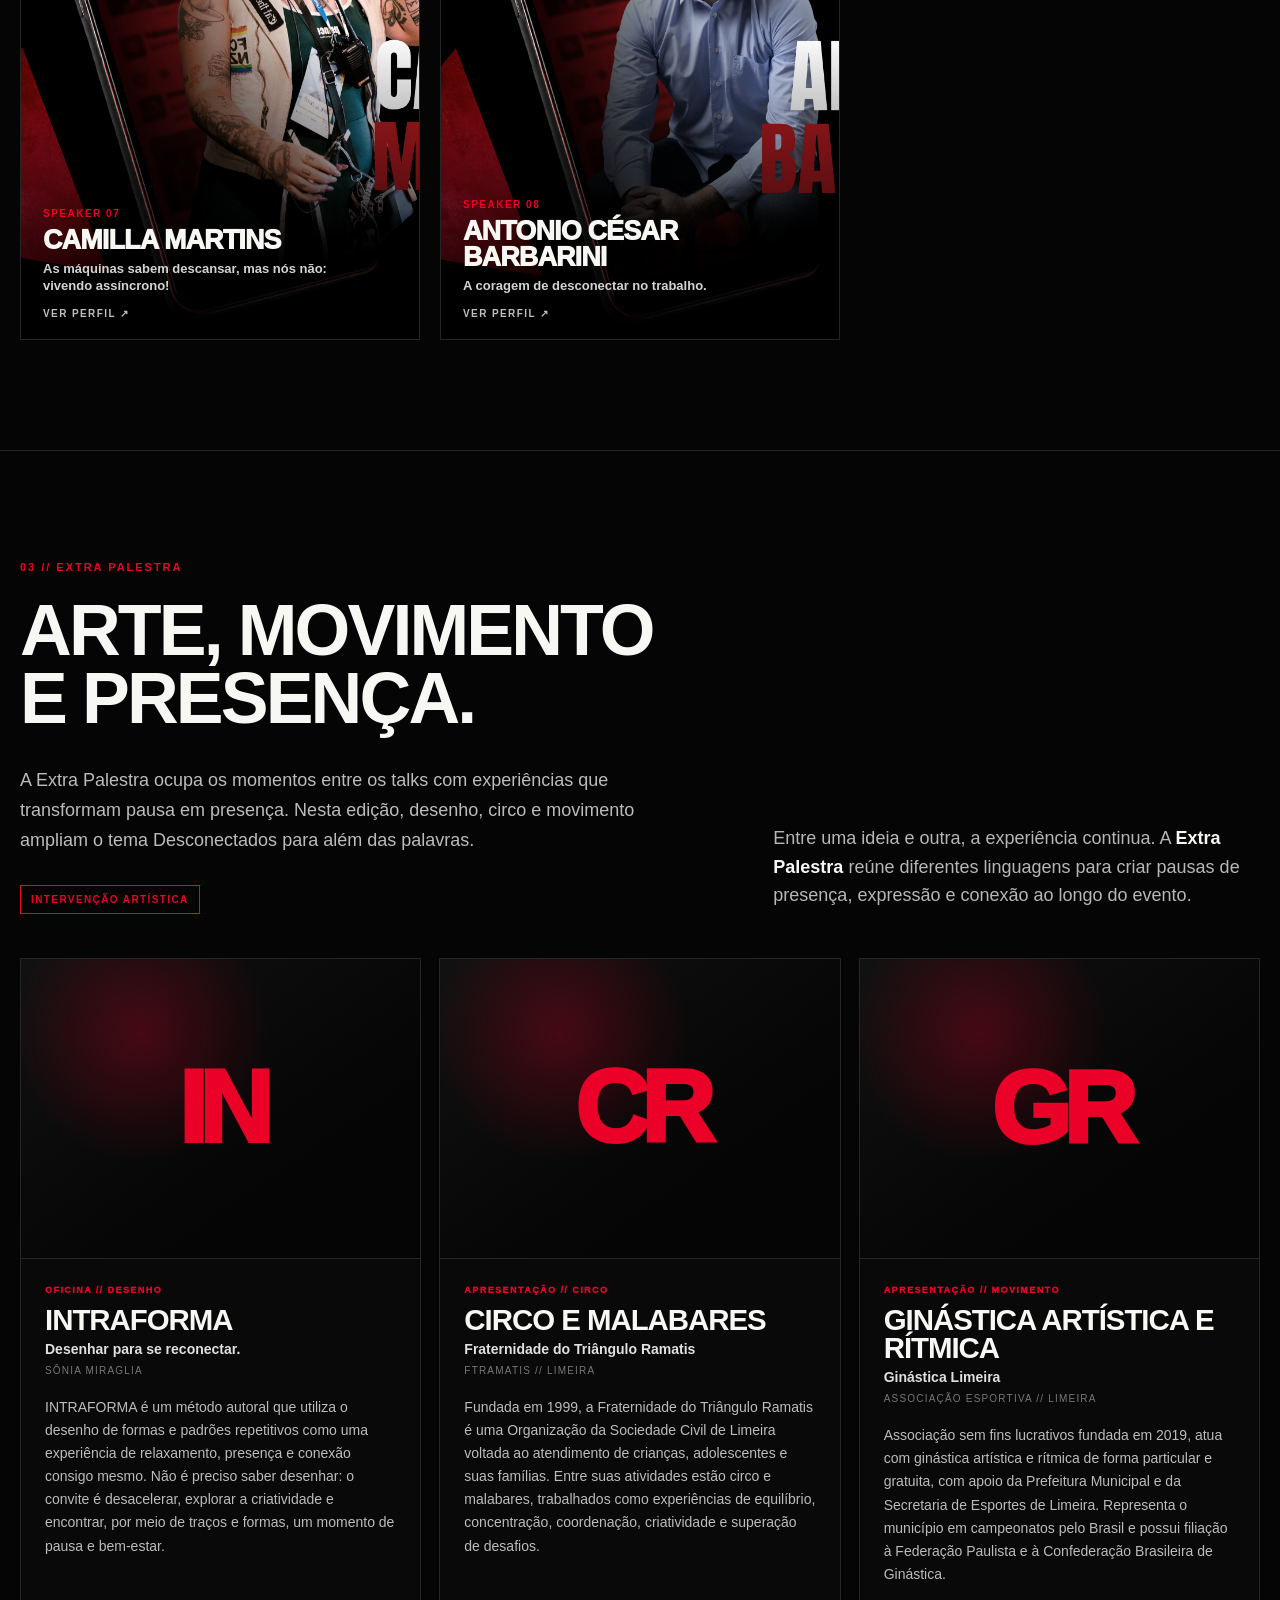
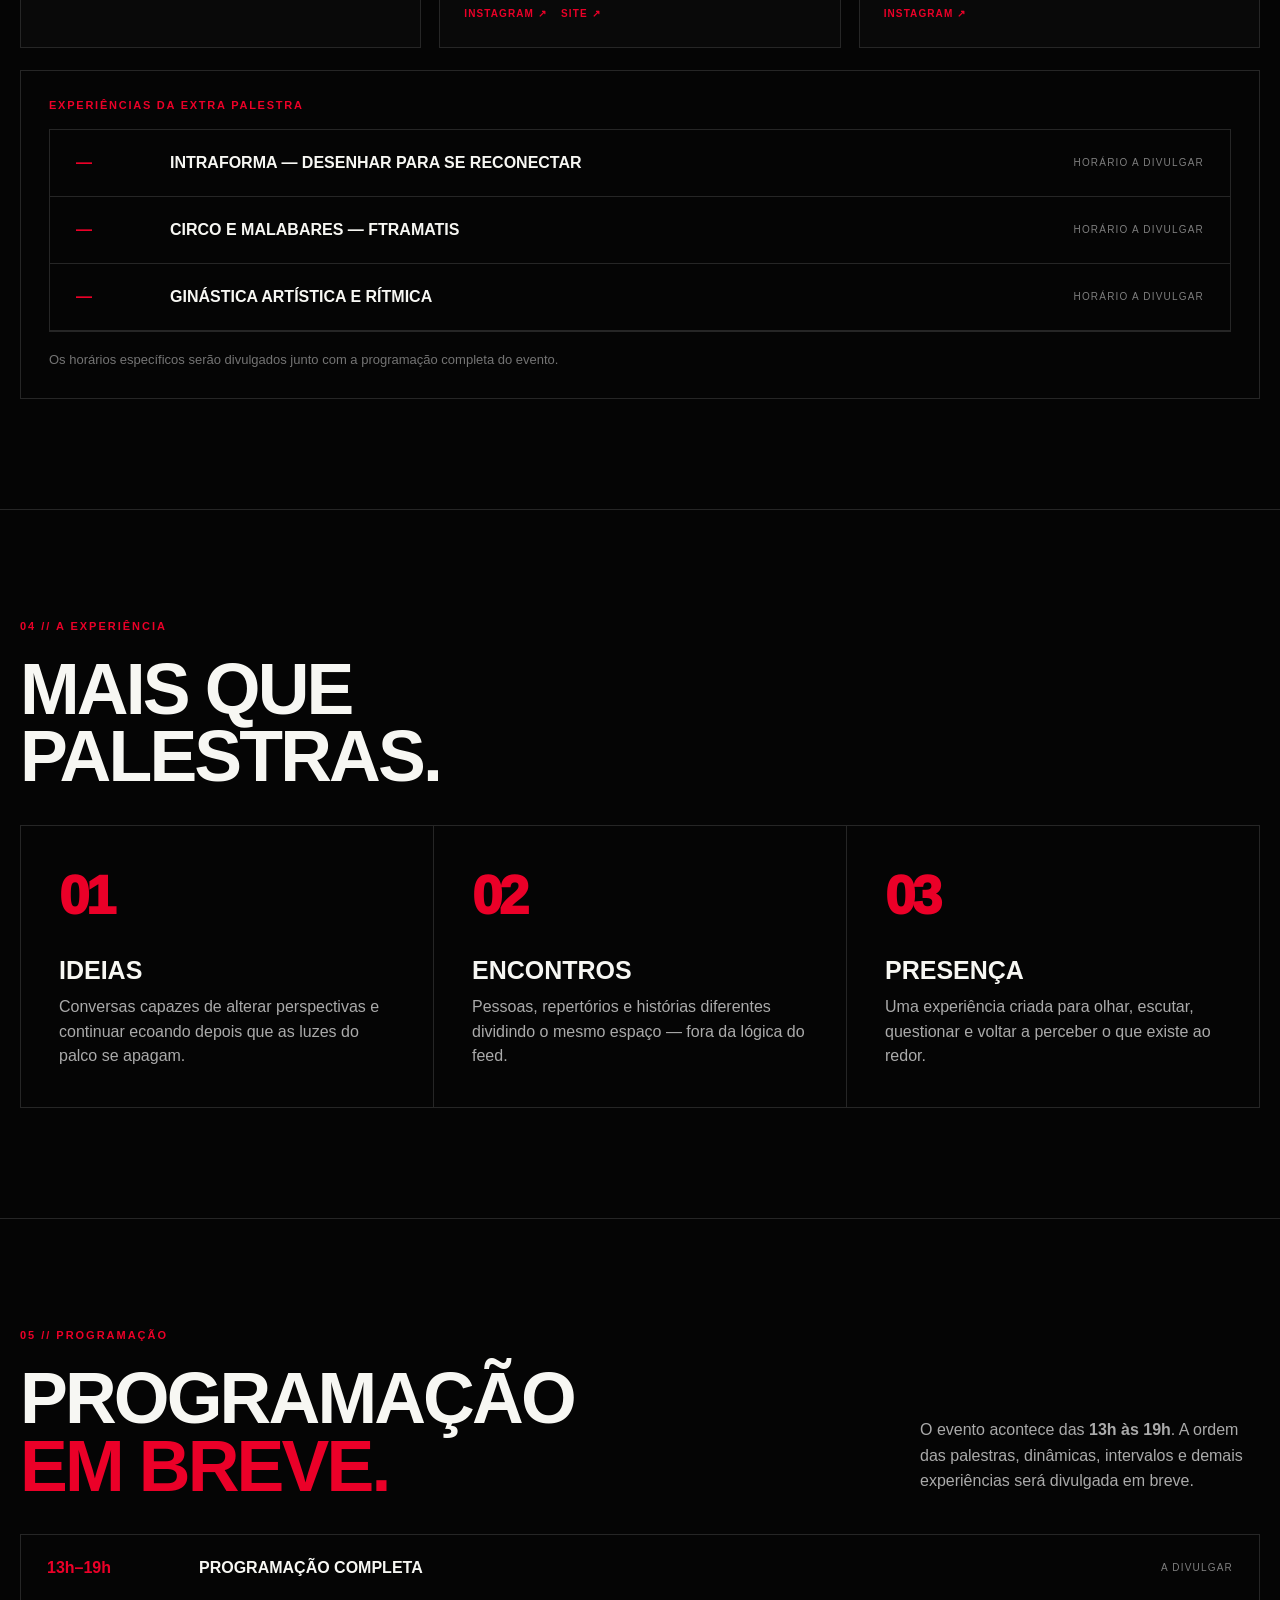
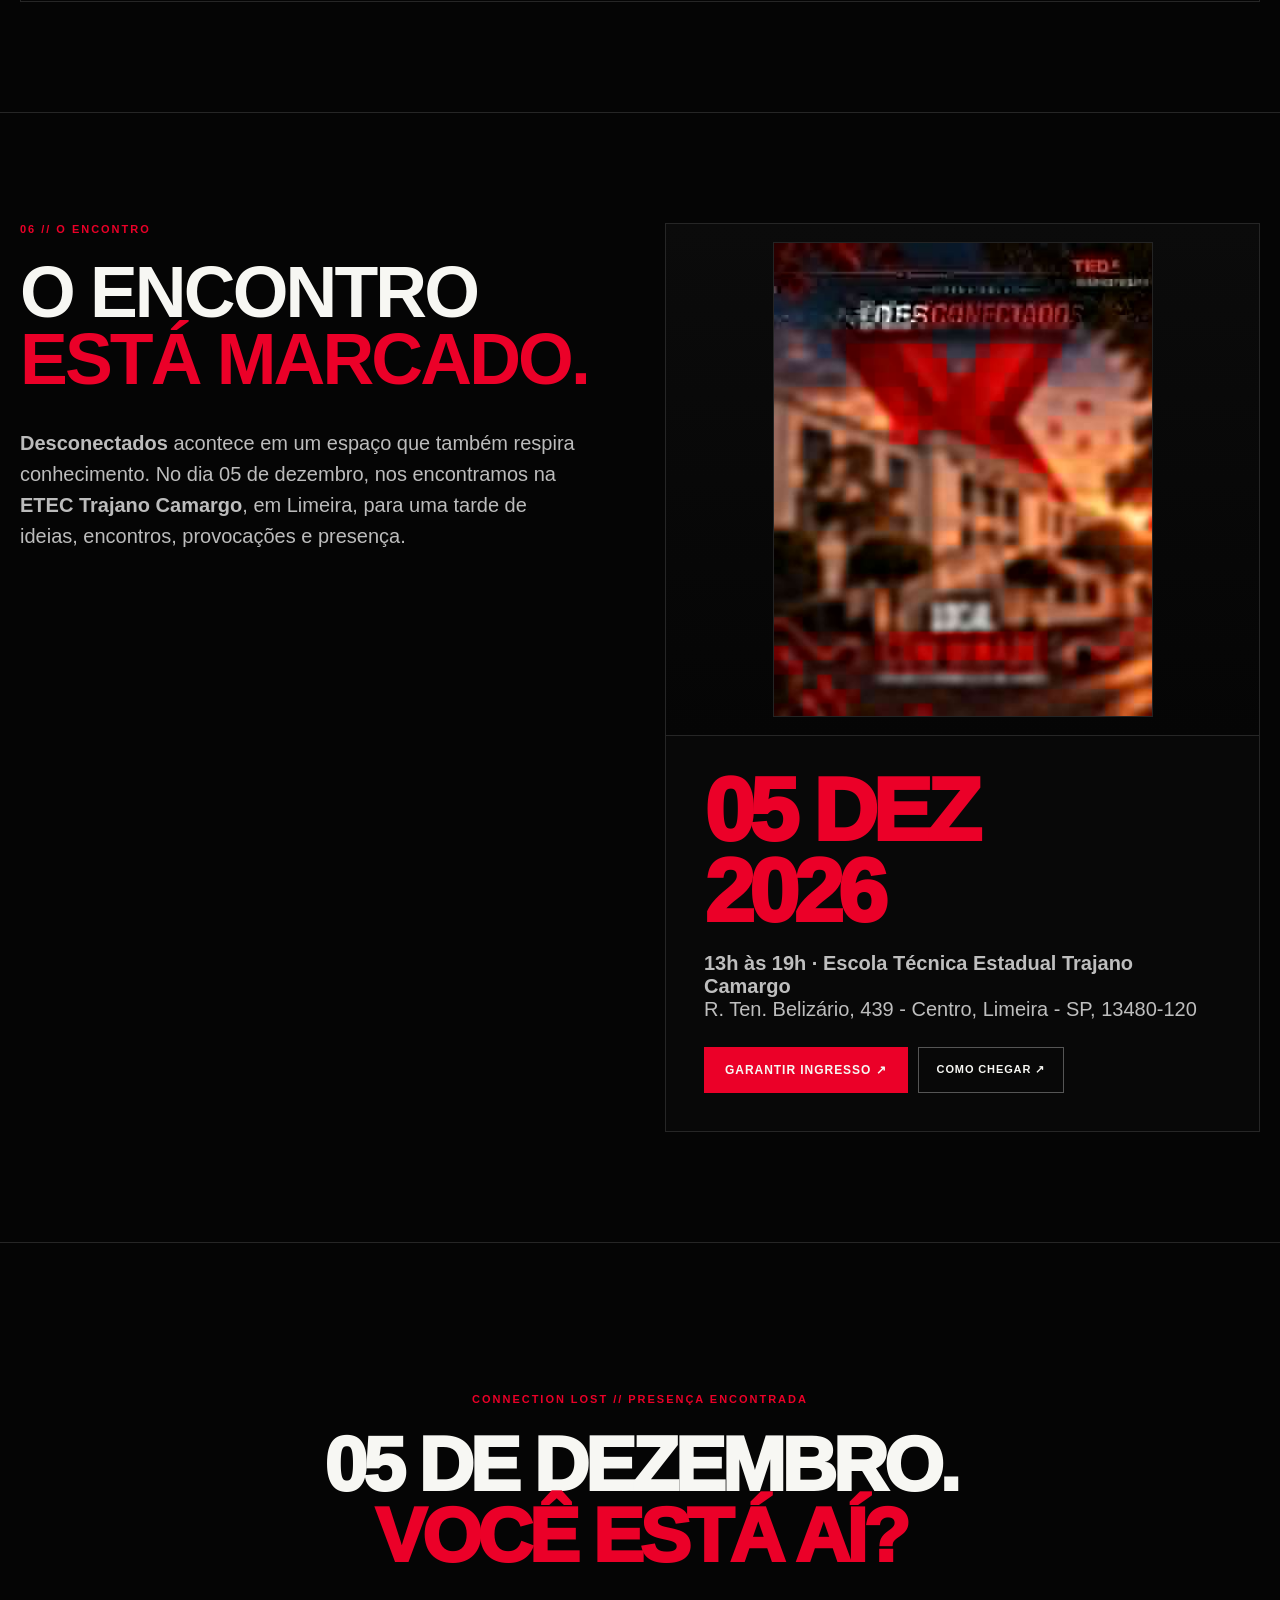
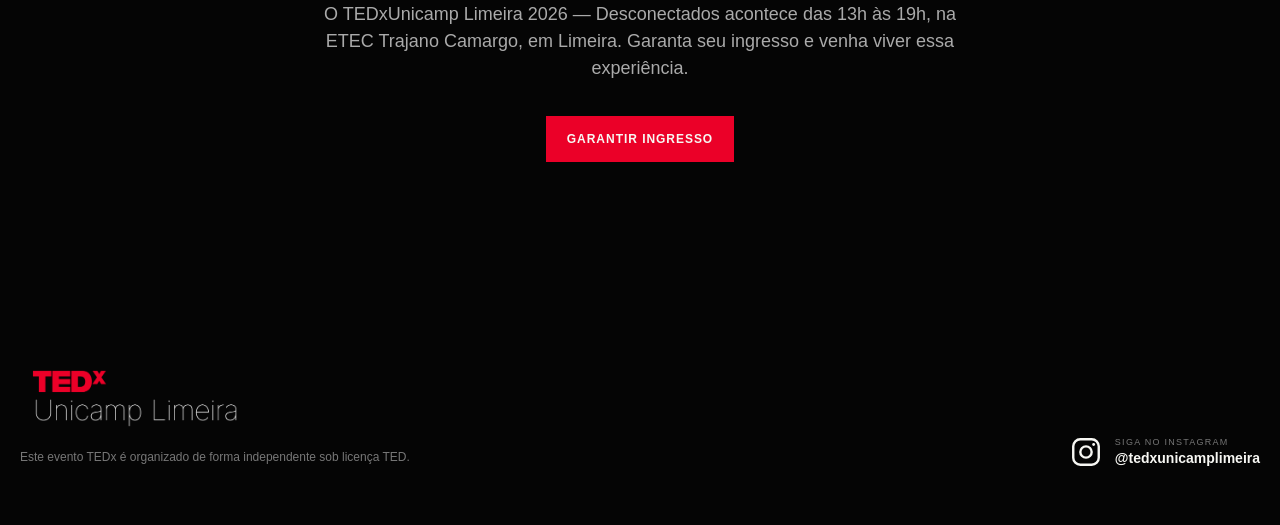
==== commit a306bb20: "Atualiza cache após correção do carregamento" ====
--- a/index.html
+++ b/index.html
@@ -12,7 +12,7 @@
   <meta property="og:url" content="https://caioooooo3.github.io/tedx-unicamp-limeira-2026/">
   <link rel="canonical" href="https://caioooooo3.github.io/tedx-unicamp-limeira-2026/">
   <meta property="og:image" content="logo-black.png">
-  <link rel="stylesheet" href="styles.css?v=35">
+  <link rel="stylesheet" href="styles.css?v=36">
 </head>
 <body>
 <div class="noise"></div>
@@ -113,5 +113,5 @@
 </div>
 
 <script>document.querySelector('.bars').innerHTML='<span class="bar"></span>'.repeat(10)</script>
-<script src="data.js?v=35"></script><script src="script.js?v=35"></script>
+<script src="data.js?v=36"></script><script src="script.js?v=36"></script>
 </body></html>
--- a/styles.css
+++ b/styles.css
@@ -18,6 +18,27 @@
 .schedule-block{display:flex;align-items:center;gap:14px;padding:16px 26px;background:#0b0b0b;border-bottom:1px solid var(--line);color:var(--red);font-size:10px;font-weight:950;letter-spacing:.18em;text-transform:uppercase}.schedule-block:after{content:"";height:1px;background:#2d2d2d;flex:1}.schedule-row.is-talk .schedule-title{color:#fff}.schedule-row.is-talk .schedule-status{color:var(--red)}.schedule-row.is-mc{background:rgba(255,255,255,.012)}.schedule-row.is-mc .schedule-title,.schedule-row.is-mc .schedule-status{color:#777}.schedule-row.is-break{background:rgba(235,0,40,.055)}.schedule-row.is-break .schedule-time,.schedule-row.is-break .schedule-title{color:var(--red)}.schedule-row.is-dynamic .schedule-status{color:#bdbdbd}.schedule-row.is-closing{border-top:1px solid rgba(235,0,40,.35)}
 @media(max-width:800px){.schedule-block{padding:14px 17px}.schedule-row{gap:13px}.schedule-title{font-size:13px;line-height:1.25}}
 
+/* Extra Palestra - experiências */
+.extra-activities-grid{display:grid;grid-template-columns:repeat(3,minmax(0,1fr));gap:18px}
+.extra-activity{border:1px solid var(--line);background:#090909;overflow:hidden;display:flex;flex-direction:column;min-height:520px;transition:border-color .25s,transform .25s}
+.extra-activity:hover{border-color:#4a4a4a;transform:translateY(-3px)}
+.extra-activity-visual{aspect-ratio:4/3;overflow:hidden;border-bottom:1px solid var(--line);background:#0c0c0c}
+.extra-activity-visual img{width:100%;height:100%;object-fit:cover;display:block;filter:grayscale(.35) contrast(1.03);transition:.35s}
+.extra-activity:hover .extra-activity-visual img{filter:grayscale(0)}
+.extra-activity-placeholder{width:100%;height:100%;display:flex;align-items:center;justify-content:center;background:radial-gradient(circle at 30% 25%,rgba(235,0,40,.26),transparent 36%),linear-gradient(145deg,#111,#050505 68%)}
+.extra-activity-placeholder span{font-size:clamp(72px,8vw,120px);font-weight:950;letter-spacing:-.08em;color:var(--red)}
+.extra-activity-body{padding:26px 24px 28px;display:flex;flex-direction:column;flex:1}
+.extra-activity-label{font-size:9px;font-weight:950;letter-spacing:.16em;text-transform:uppercase;color:var(--red)}
+.extra-activity-body h3{font-size:clamp(25px,2.3vw,36px);line-height:.96;letter-spacing:-.035em;text-transform:uppercase;margin:11px 0 7px}
+.extra-activity-subtitle{font-size:14px;font-weight:750;color:#e0e0e0;margin-bottom:8px}
+.extra-activity-role{font-size:10px;letter-spacing:.12em;text-transform:uppercase;color:#777;margin-bottom:20px}
+.extra-activity-body p{font-size:14px;line-height:1.65;color:#bcbcbc;margin:0}
+.extra-activity-links{display:flex;gap:14px;flex-wrap:wrap;margin-top:auto;padding-top:22px}
+.extra-activity-links a{font-size:10px;font-weight:900;letter-spacing:.11em;text-transform:uppercase;color:var(--red)}
+.extra-schedule-wide{margin-top:22px;min-height:0}
+@media(max-width:1040px){.extra-activities-grid{grid-template-columns:repeat(2,minmax(0,1fr))}.extra-activity:last-child{grid-column:1/-1}}
+@media(max-width:800px){.extra-activities-grid{grid-template-columns:1fr}.extra-activity:last-child{grid-column:auto}.extra-activity{min-height:0}.extra-activity-body{padding:23px 20px 25px}}
+
 /* Extra Palestra */
 .extra-intro{display:grid;grid-template-columns:1.05fr .75fr;gap:72px;align-items:end;margin-bottom:44px}.extra-intro>div>p{font-size:18px;color:#bcbcbc;line-height:1.65;max-width:650px}.extra-explainer{font-size:18px;line-height:1.6;color:#b7b7b7;margin:0 0 4px}.extra-explainer strong{color:var(--white)}.extra-grid{display:grid;grid-template-columns:1.05fr .95fr;gap:22px;align-items:stretch}.artist-card{display:grid;grid-template-columns:minmax(210px,.75fr) 1.25fr;border:1px solid var(--line);background:#090909;min-height:430px}.artist-visual{min-height:100%;background:linear-gradient(145deg,rgba(235,0,40,.28),#0b0b0b 58%);display:flex;align-items:center;justify-content:center;overflow:hidden;border-right:1px solid var(--line)}.artist-visual span{font-size:clamp(64px,9vw,130px);font-weight:950;letter-spacing:-.08em;color:var(--red);opacity:.92}.artist-visual img{width:100%;height:100%;object-fit:cover;filter:grayscale(1) contrast(1.05)}.artist-content{padding:34px}.artist-label,.artist-bio-label{font-size:10px;font-weight:900;letter-spacing:.16em;text-transform:uppercase;color:var(--red)}.artist-content h3{font-size:clamp(30px,3.2vw,48px);line-height:.95;text-transform:uppercase;letter-spacing:-.04em;margin:10px 0 8px}.artist-role{font-size:12px;letter-spacing:.1em;text-transform:uppercase;color:#b8b8b8;margin-bottom:34px}.artist-bio-label{color:#777;margin-bottom:10px}.artist-bio{font-size:16px;line-height:1.65;color:#c6c6c6;margin:0}.artist-socials{display:flex;gap:14px;flex-wrap:wrap;margin-top:26px}.artist-socials a{font-size:11px;font-weight:850;letter-spacing:.1em;text-transform:uppercase;color:var(--red)}.extra-schedule{border:1px solid var(--line);padding:28px;display:flex;flex-direction:column}.extra-schedule .schedule-box{margin-top:0}.schedule-note{font-size:13px;line-height:1.55;color:#747474;margin:18px 0 0}.extra-schedule .schedule-kicker{margin-bottom:18px;color:var(--red);font-weight:850}.extra-schedule .schedule-row{grid-template-columns:72px 1fr auto}.extra-schedule .schedule-row:last-child{border-bottom:1px solid var(--line)}
 @media(max-width:800px){.extra-intro,.extra-grid{grid-template-columns:1fr;gap:30px}.artist-card{grid-template-columns:1fr}.artist-visual{height:280px;border-right:0;border-bottom:1px solid var(--line)}.artist-content{padding:26px 22px}.extra-schedule{padding:20px}.extra-schedule .schedule-row{grid-template-columns:68px 1fr}.extra-schedule .schedule-status{display:none}}
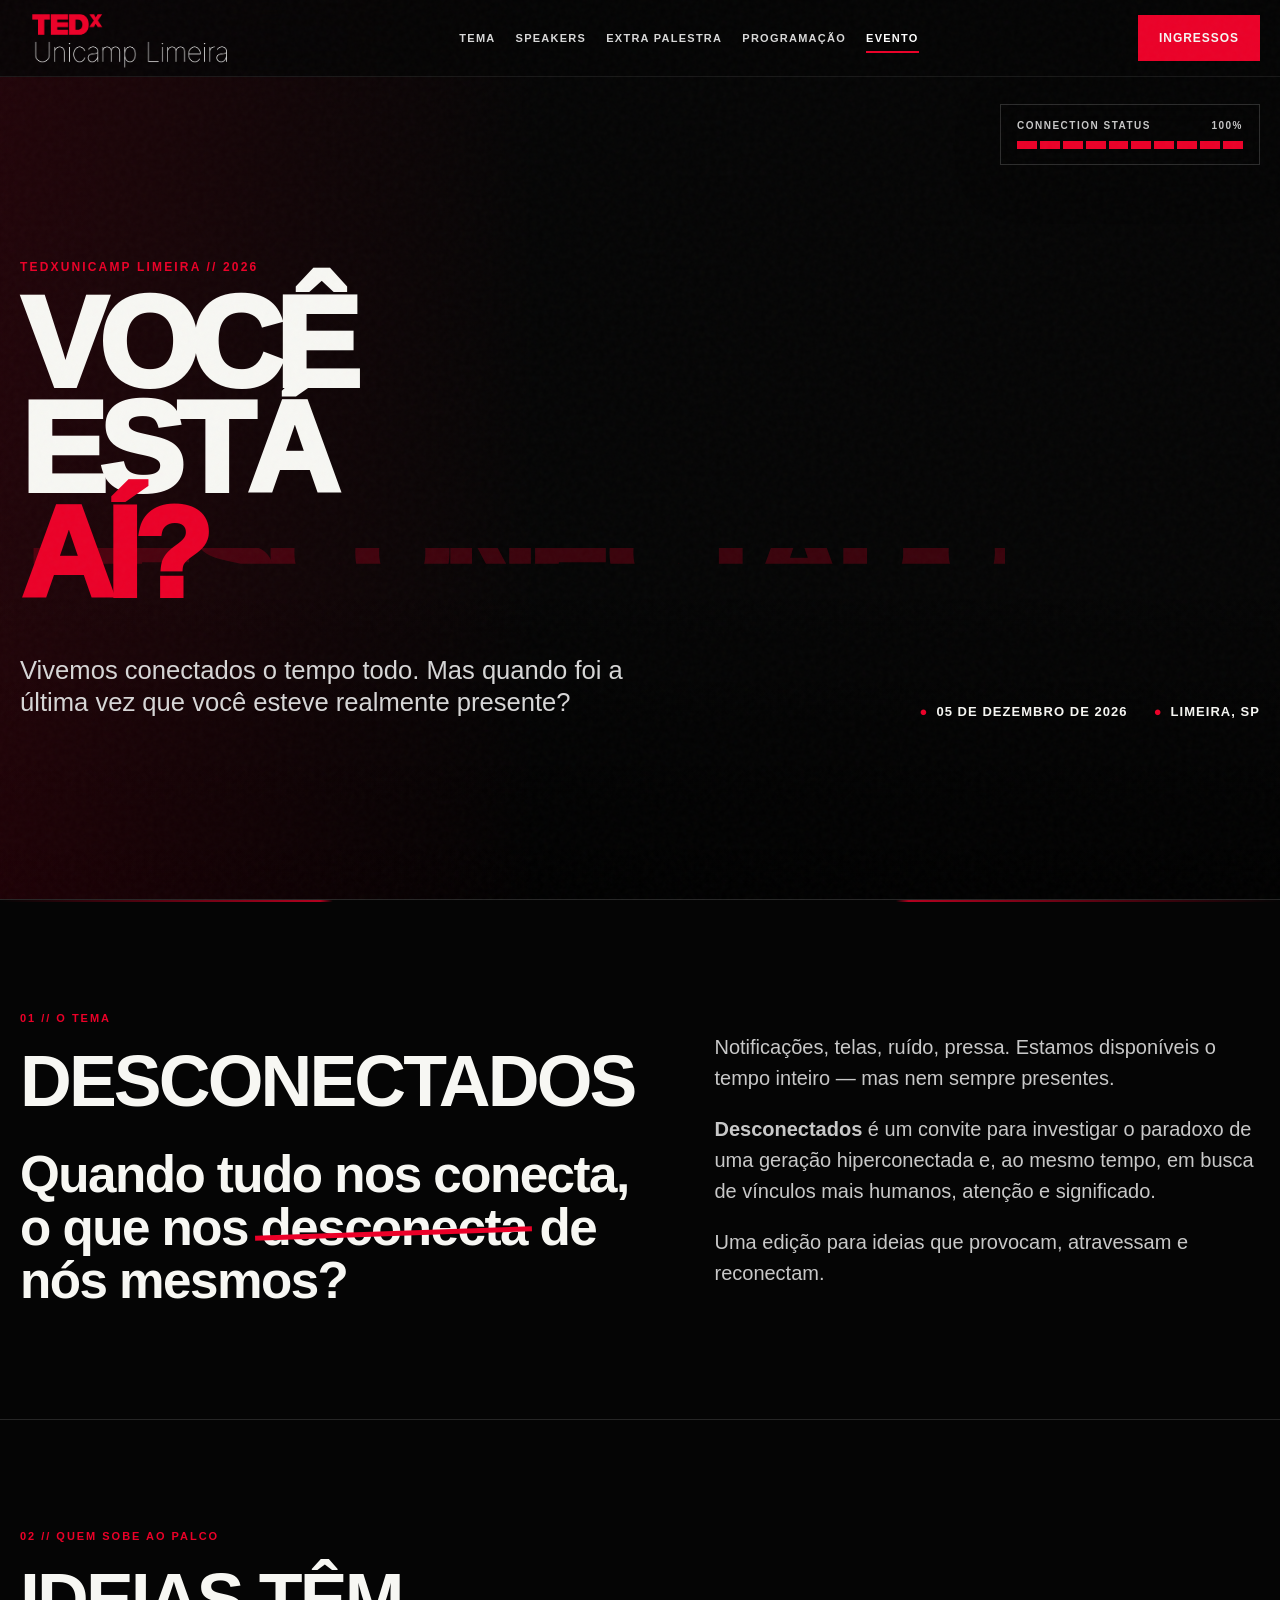
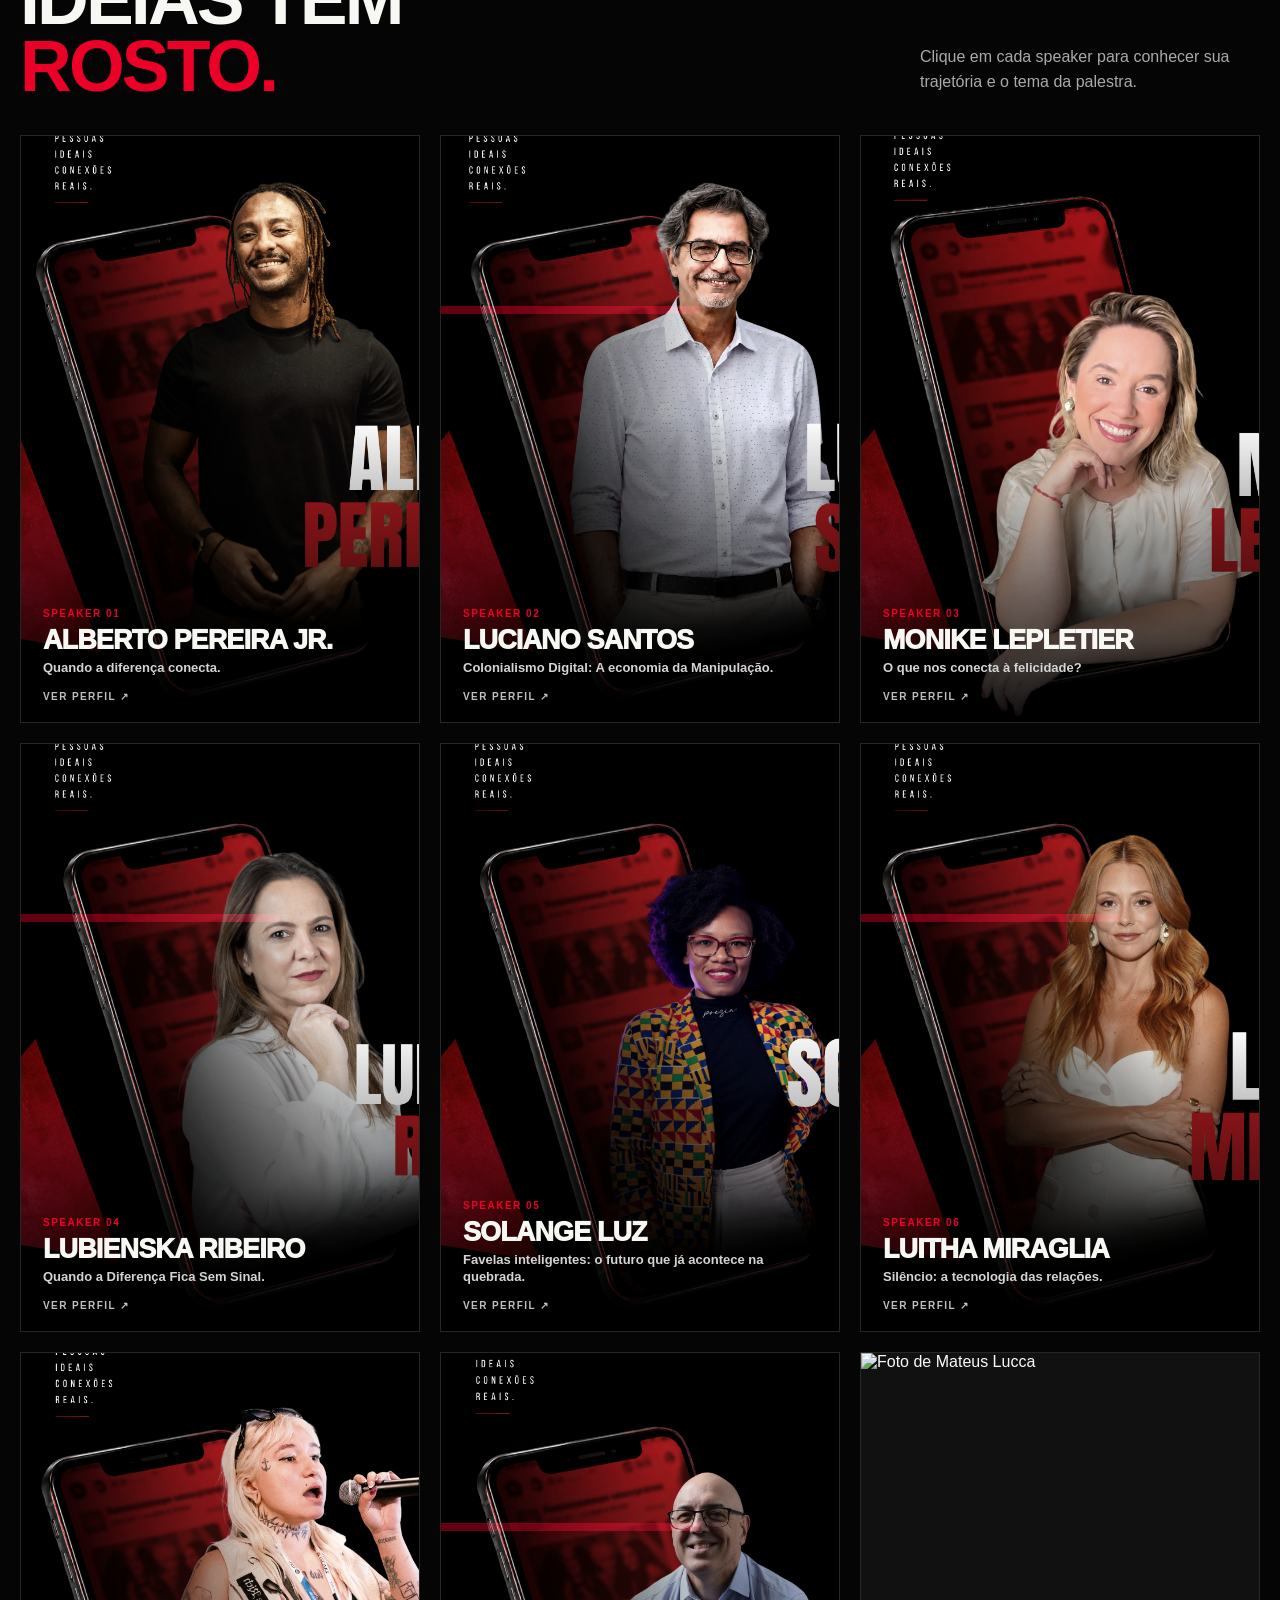
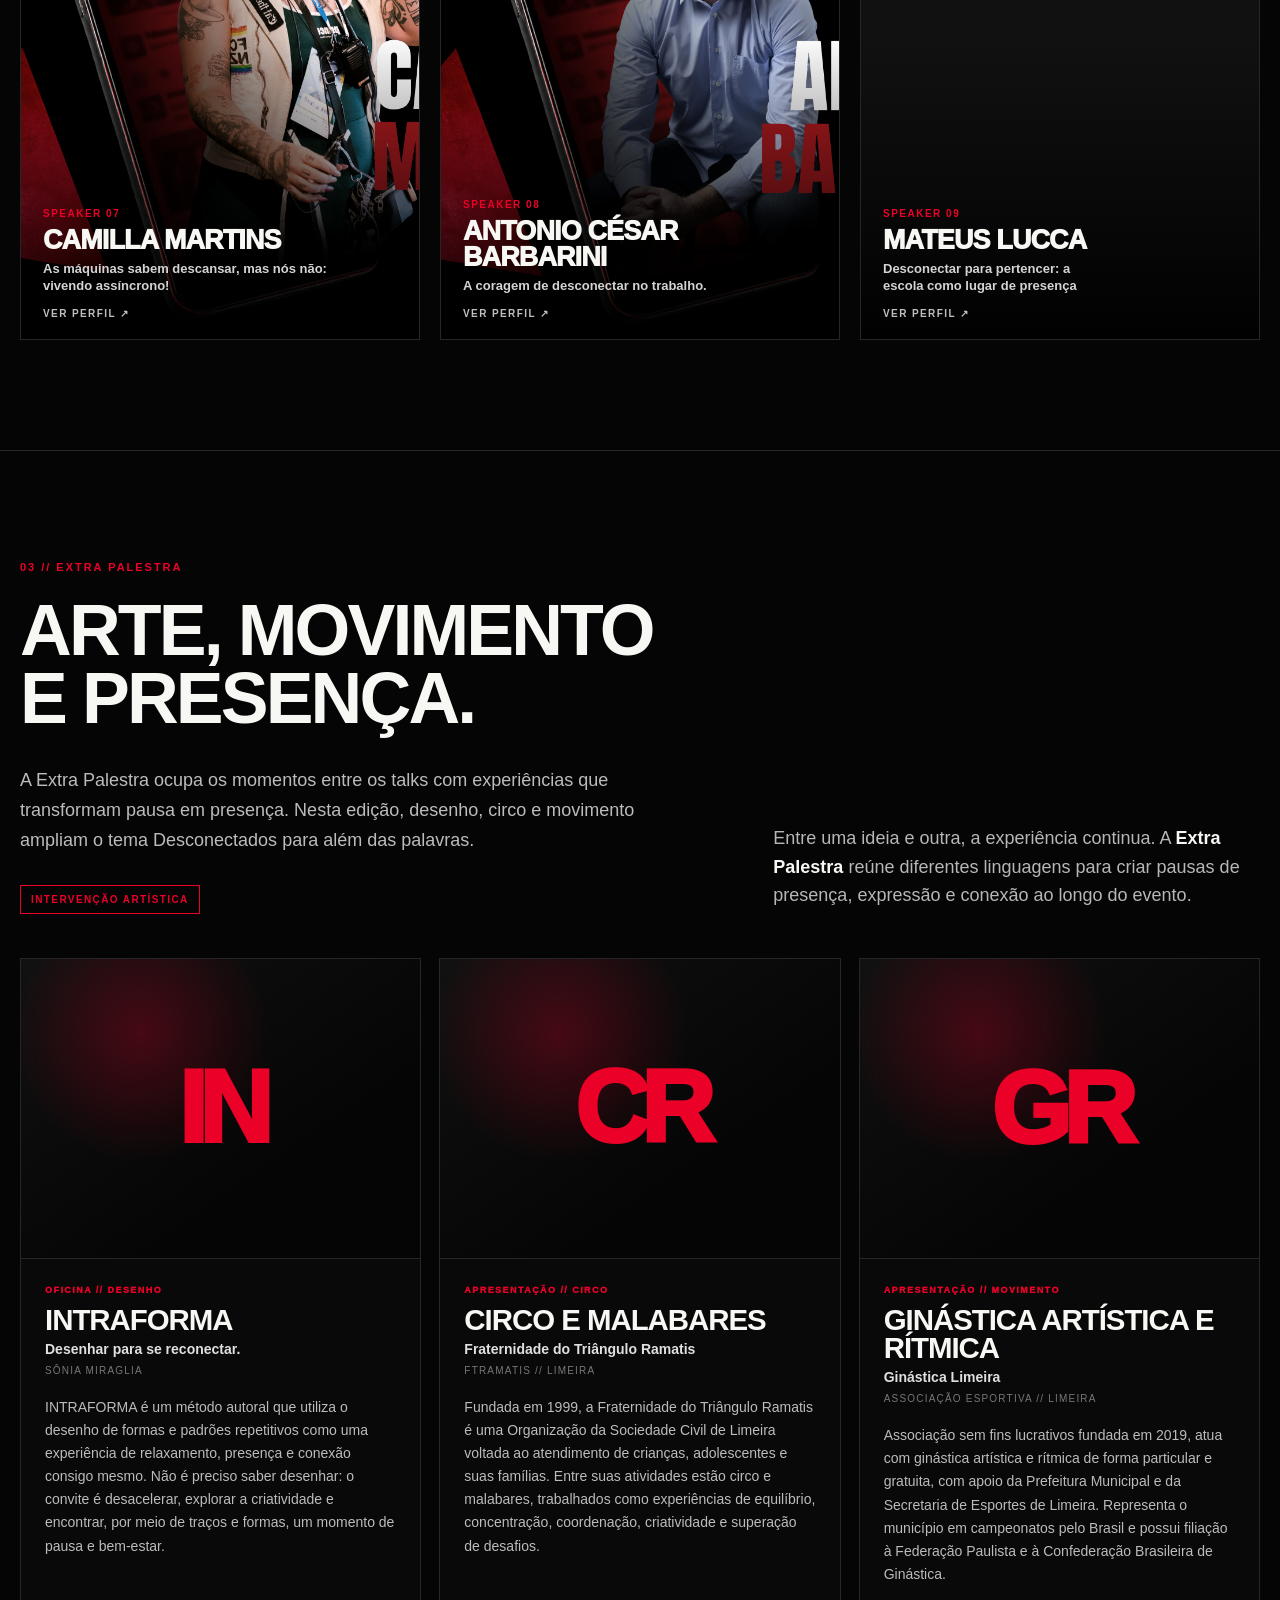
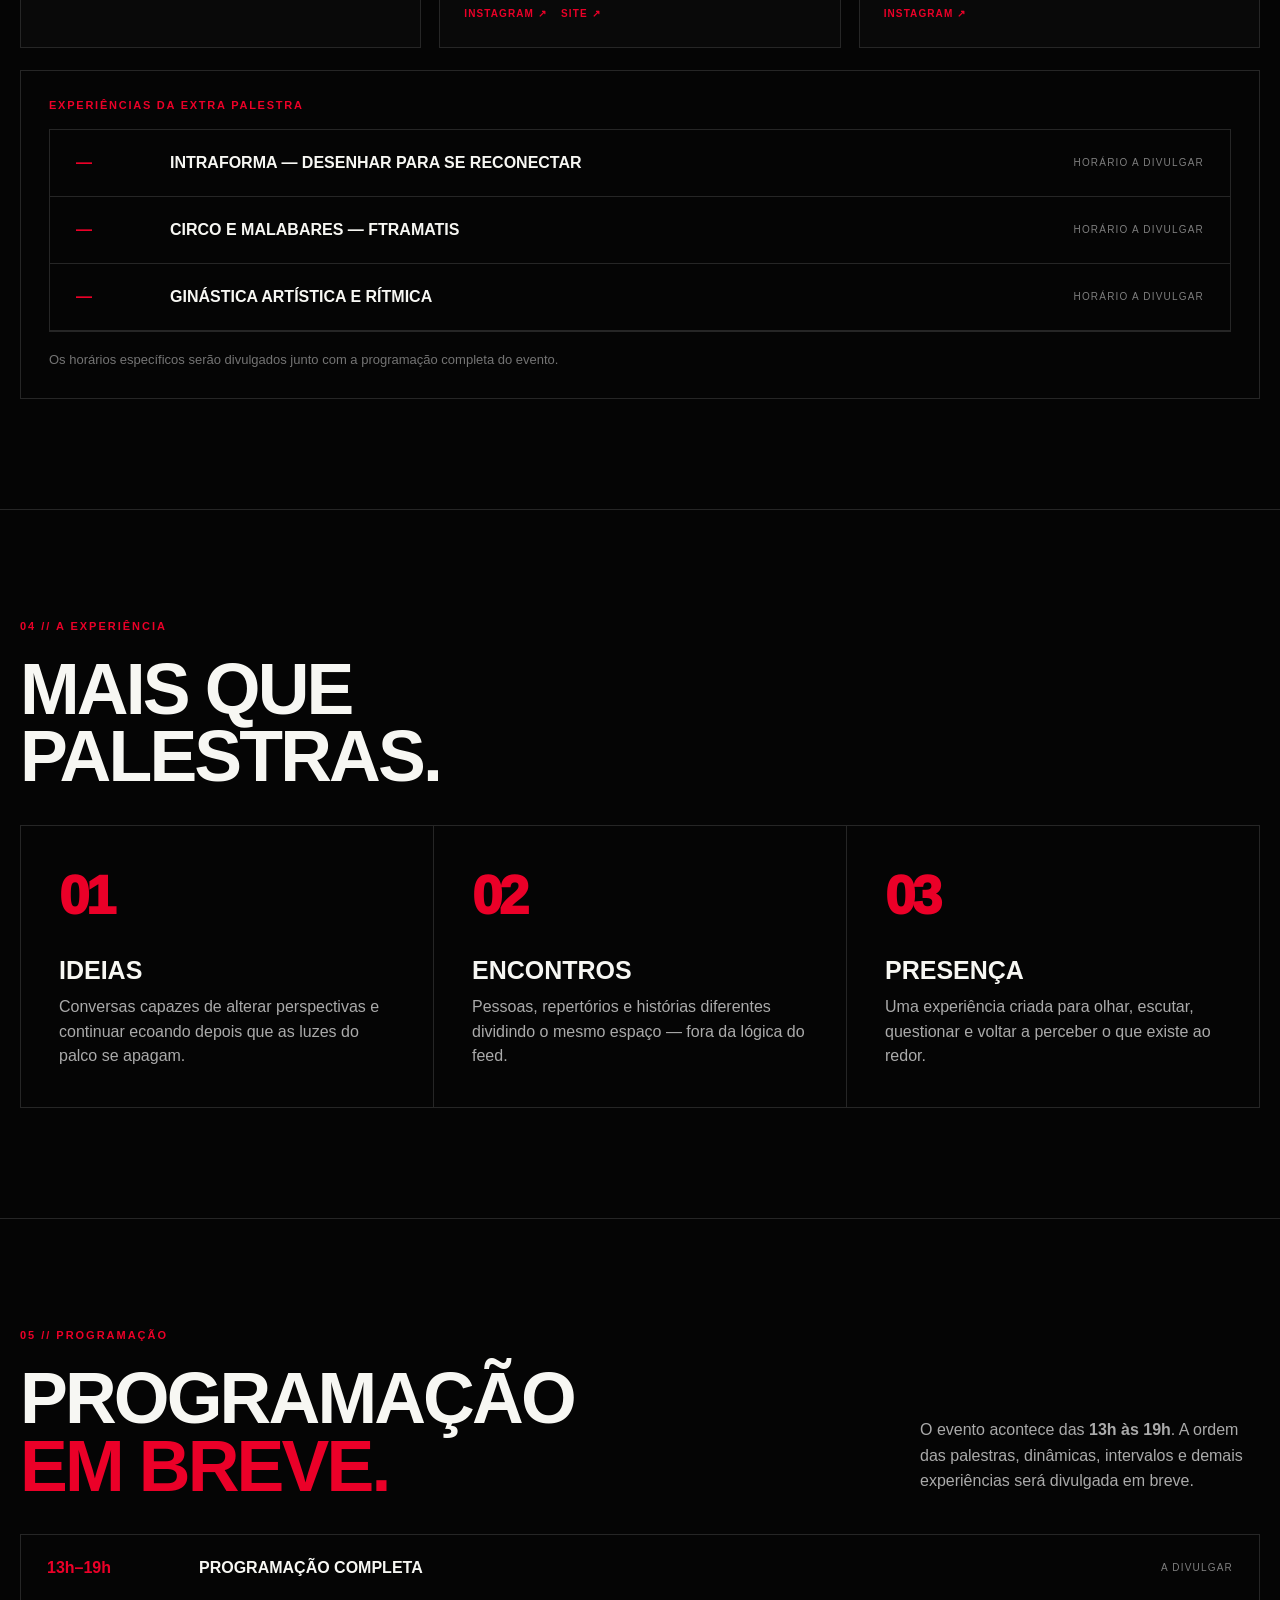
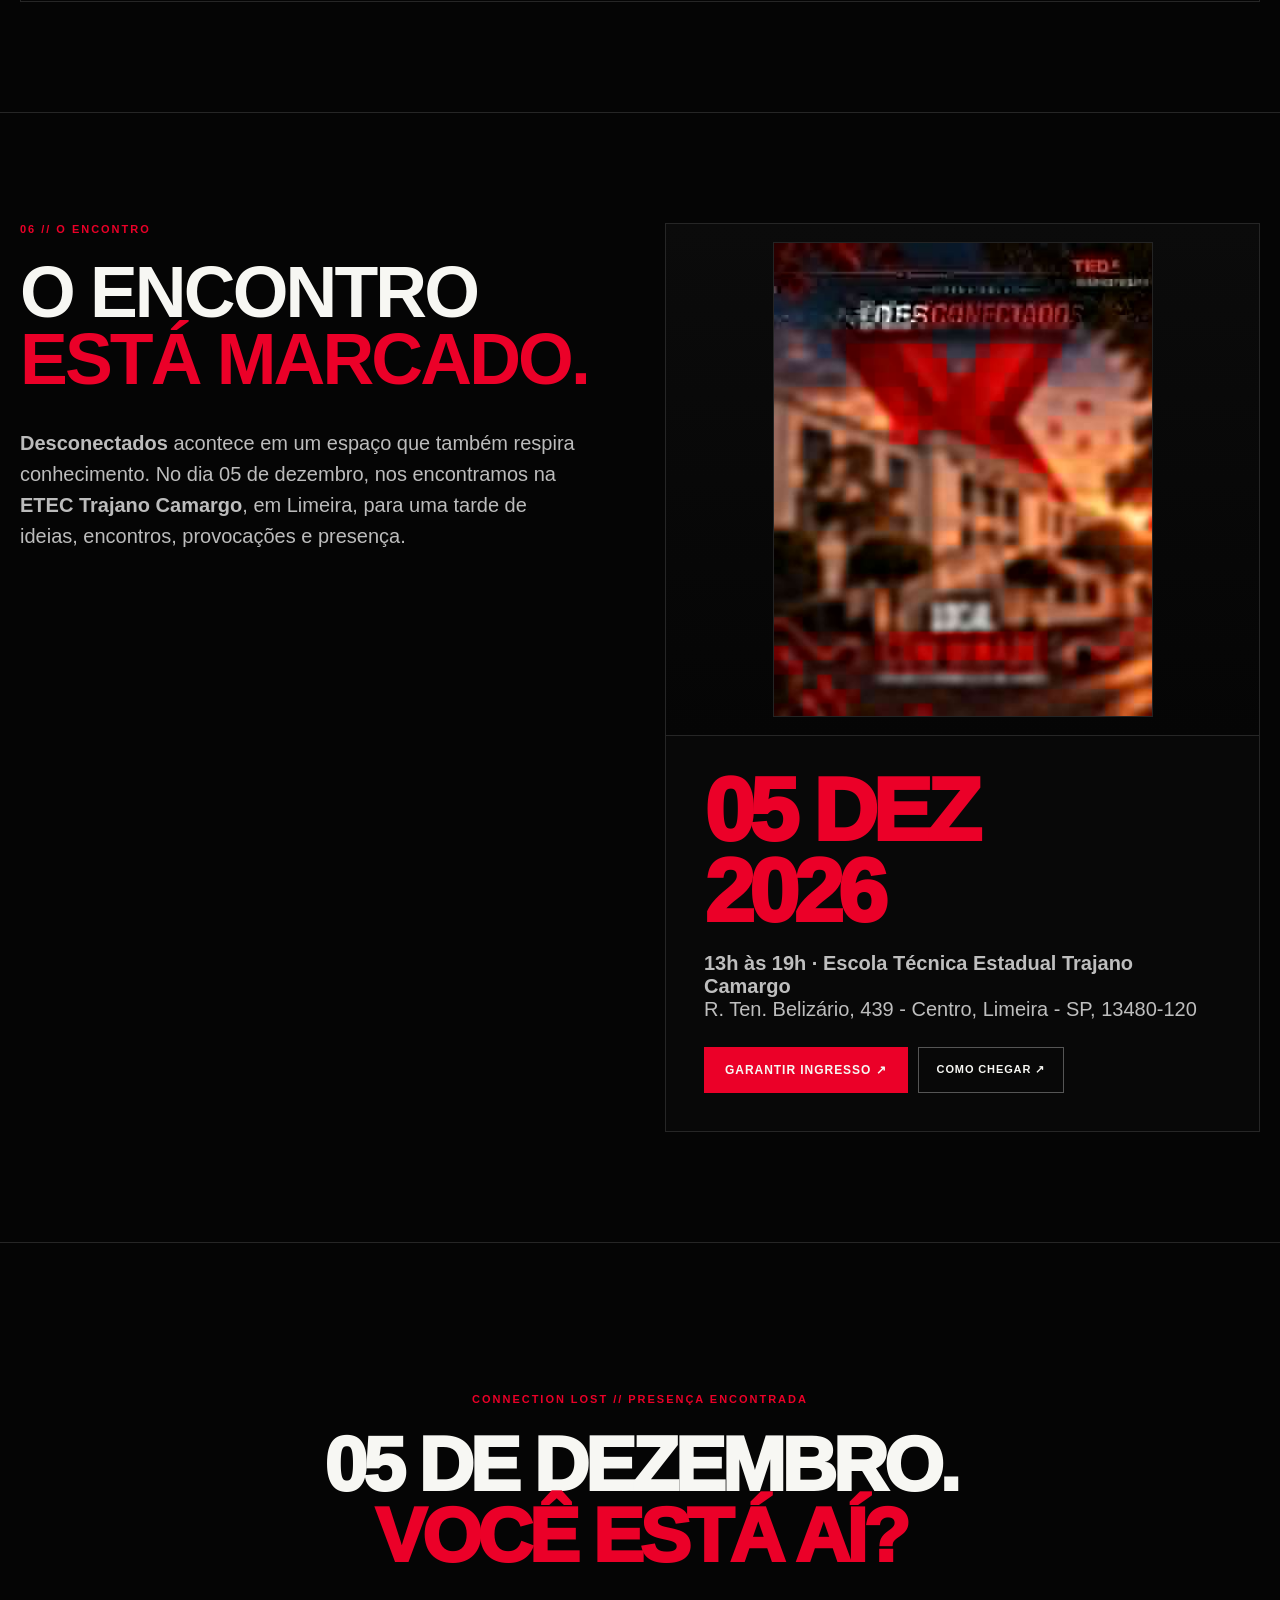
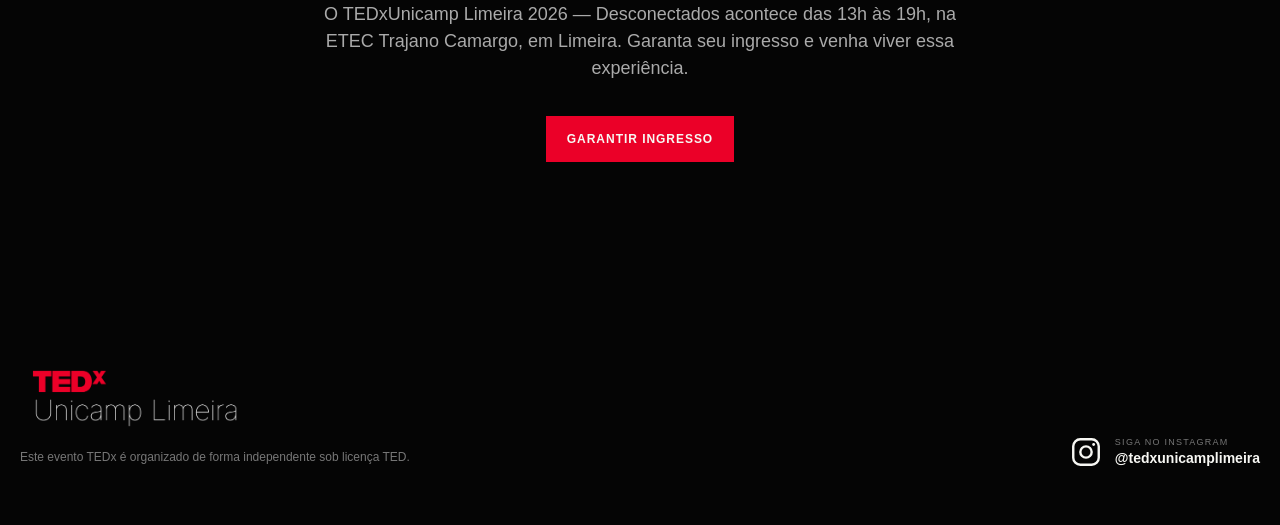
==== commit e725bdb1: "Atualiza cache após inclusão de Mateus Lucca" ====
--- a/index.html
+++ b/index.html
@@ -12,7 +12,7 @@
   <meta property="og:url" content="https://caioooooo3.github.io/tedx-unicamp-limeira-2026/">
   <link rel="canonical" href="https://caioooooo3.github.io/tedx-unicamp-limeira-2026/">
   <meta property="og:image" content="logo-black.png">
-  <link rel="stylesheet" href="styles.css?v=36">
+  <link rel="stylesheet" href="styles.css?v=37">
 </head>
 <body>
 <div class="noise"></div>
@@ -113,5 +113,5 @@
 </div>
 
 <script>document.querySelector('.bars').innerHTML='<span class="bar"></span>'.repeat(10)</script>
-<script src="data.js?v=36"></script><script src="script.js?v=36"></script>
+<script src="data.js?v=37"></script><script src="script.js?v=37"></script>
 </body></html>
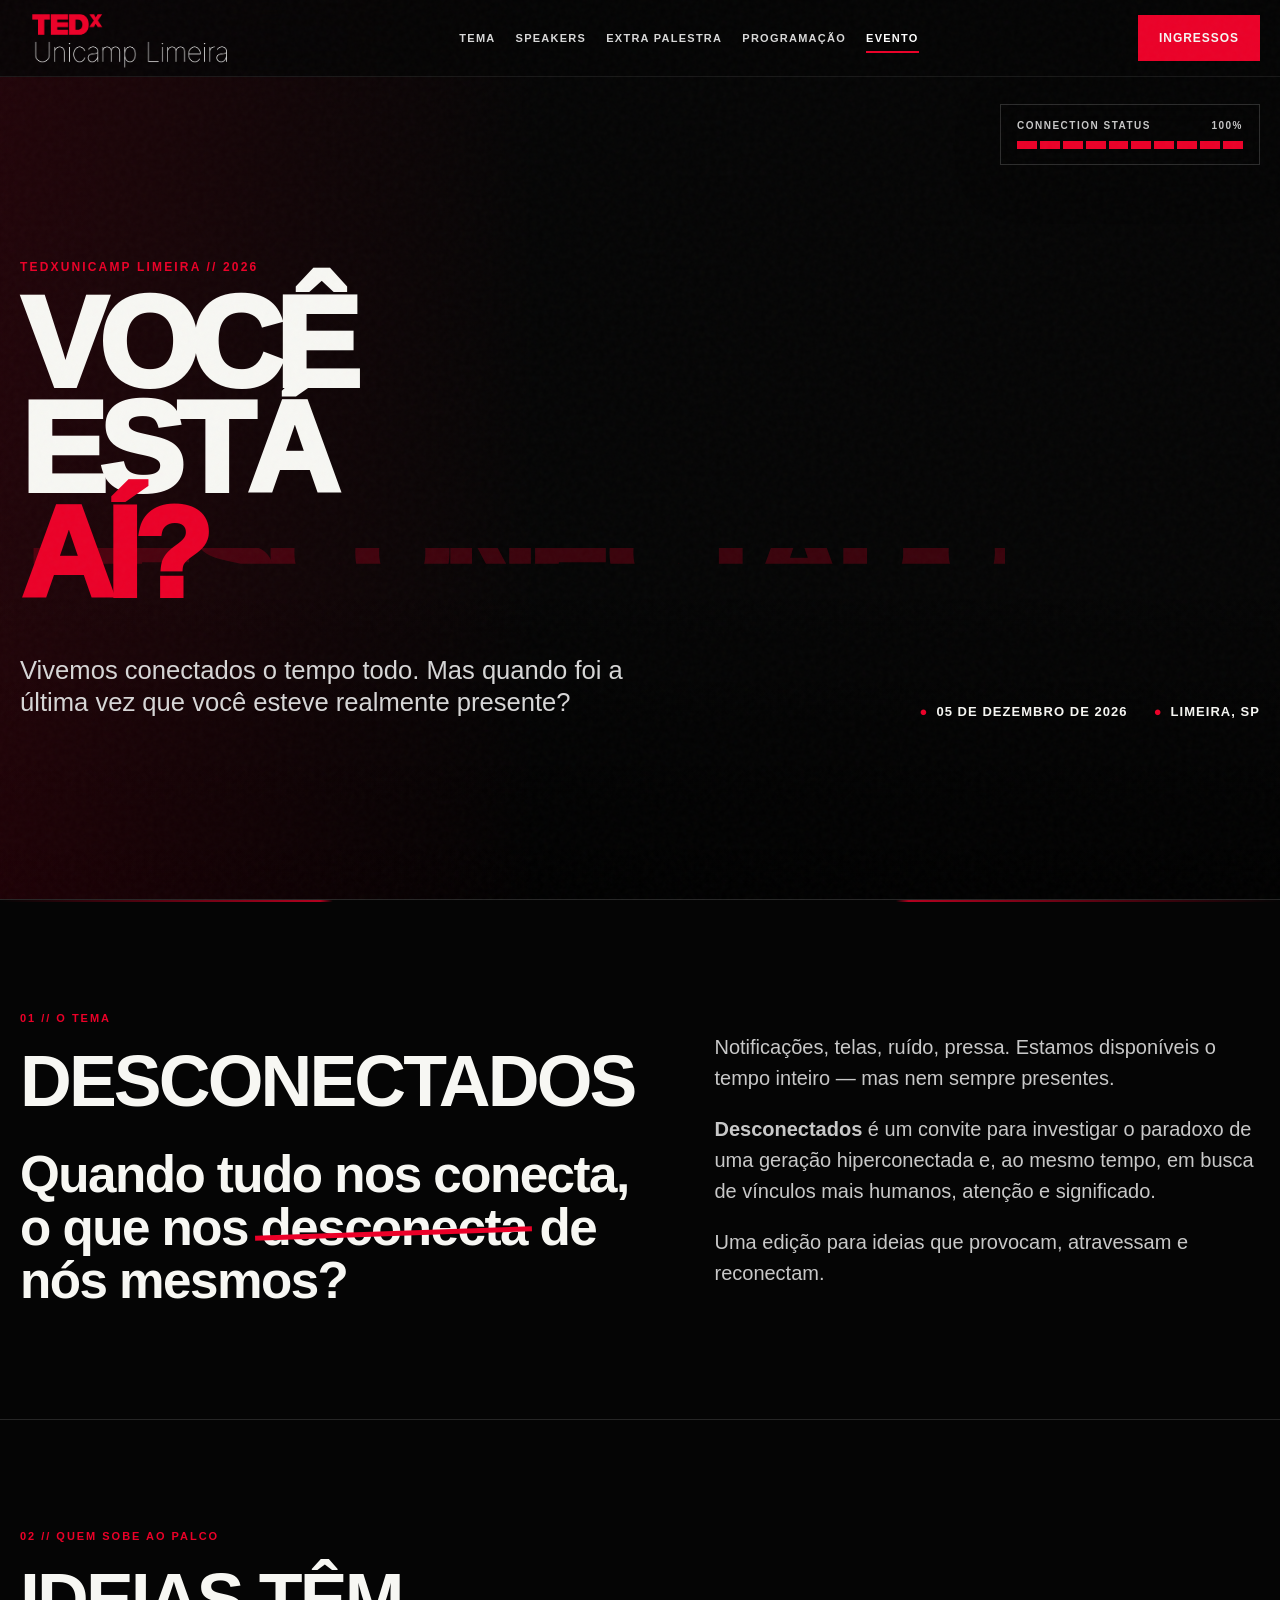
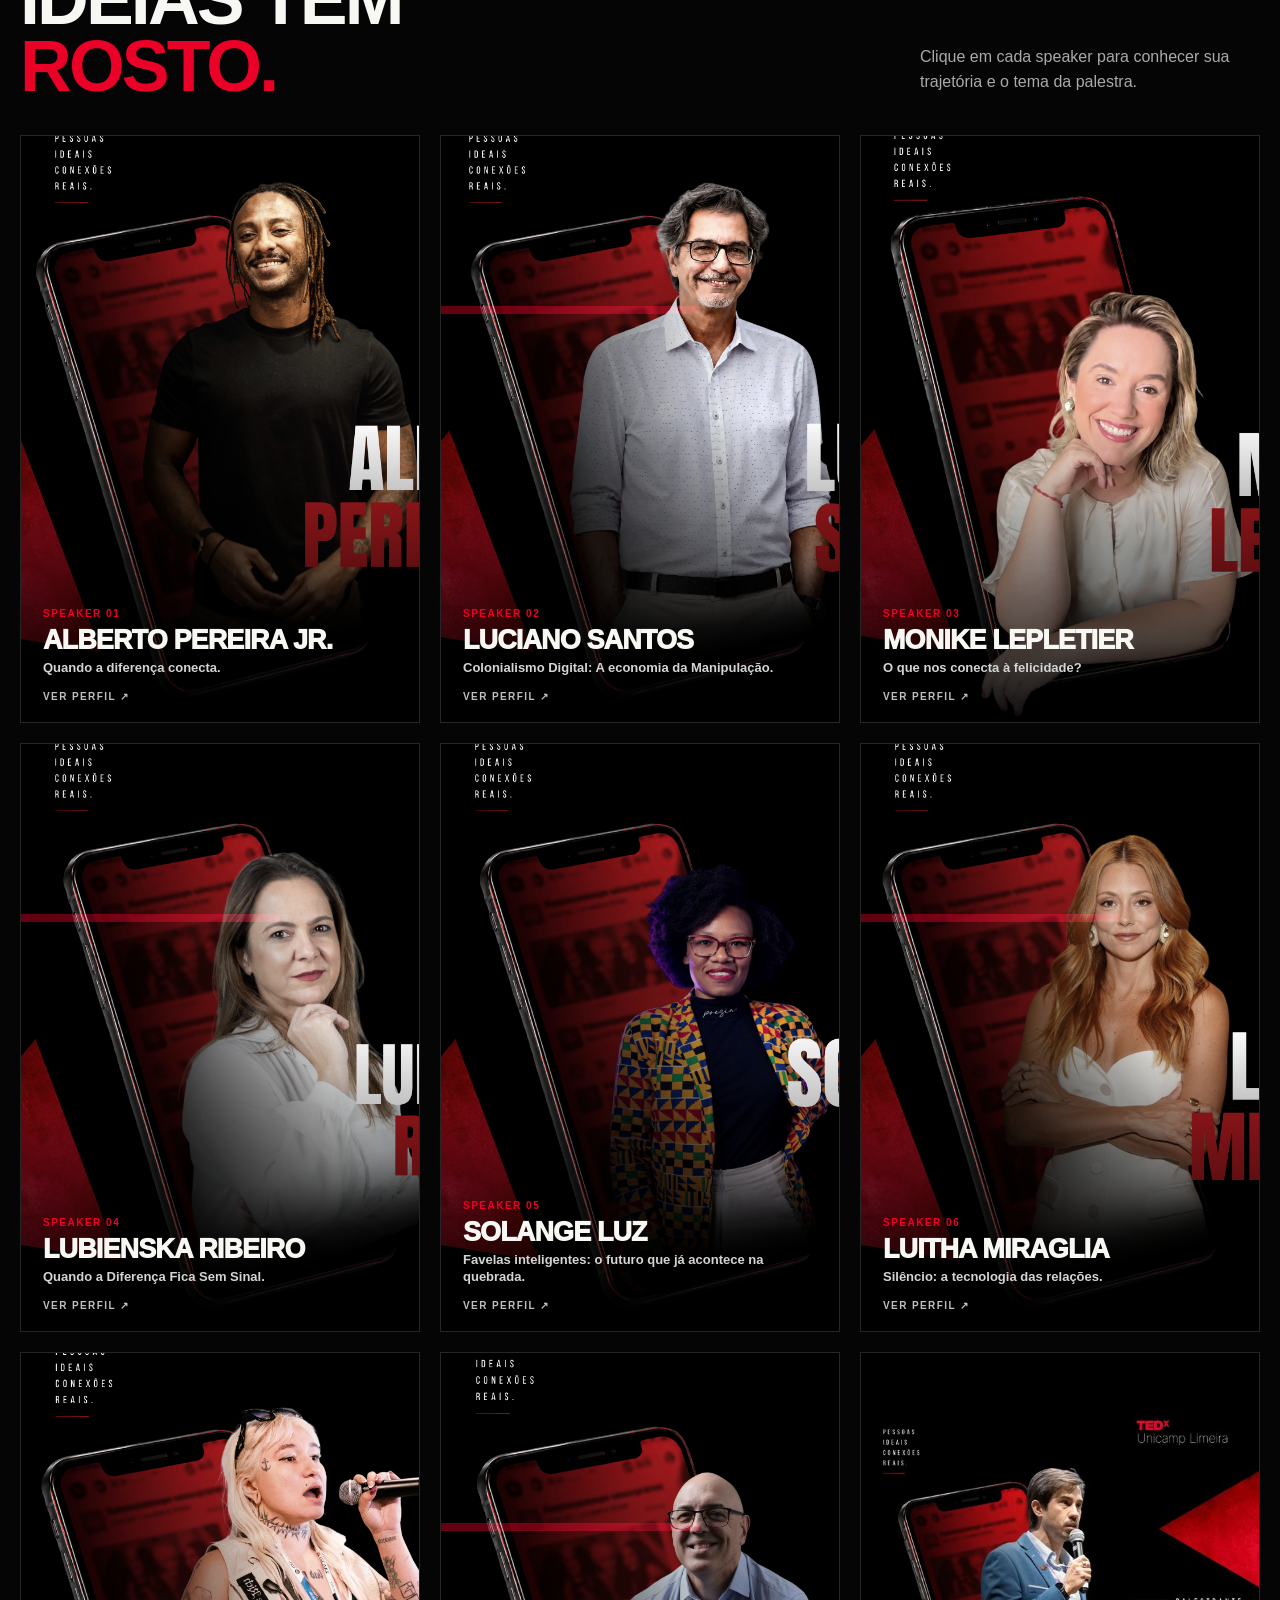
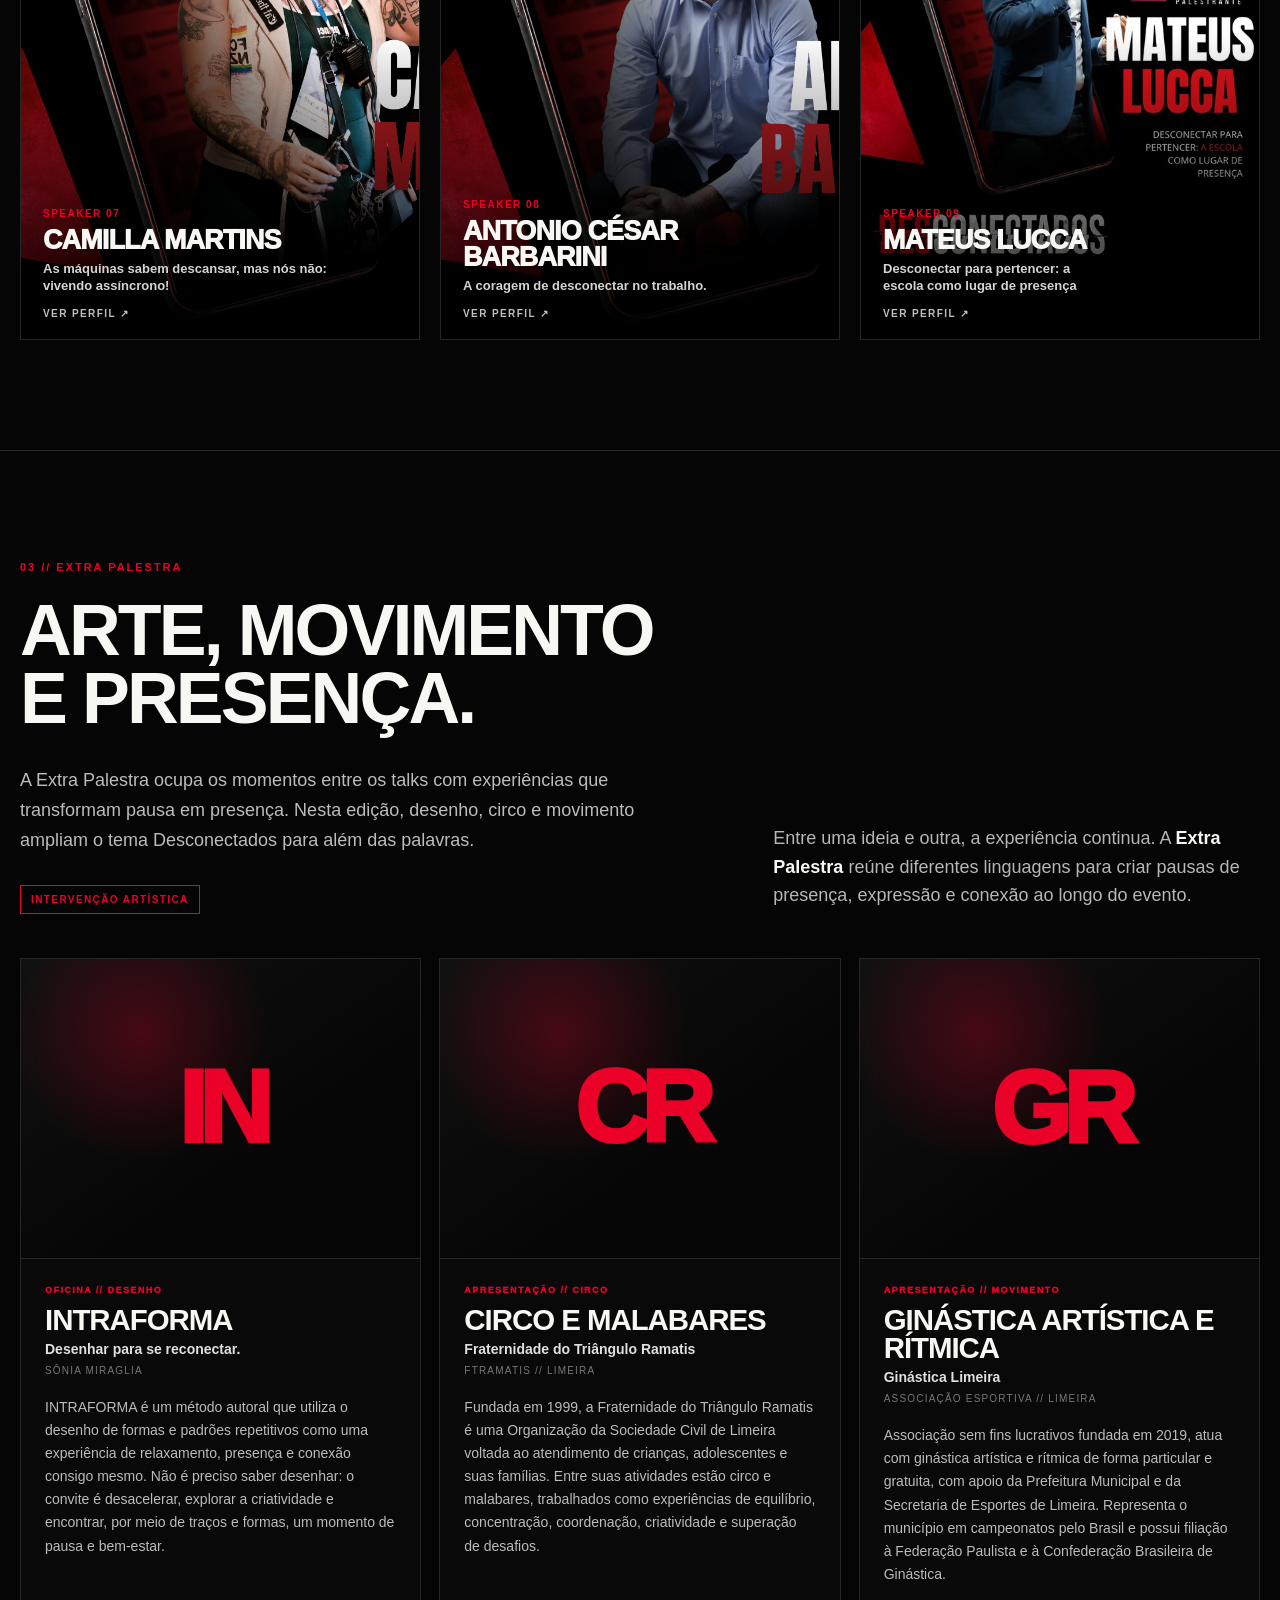
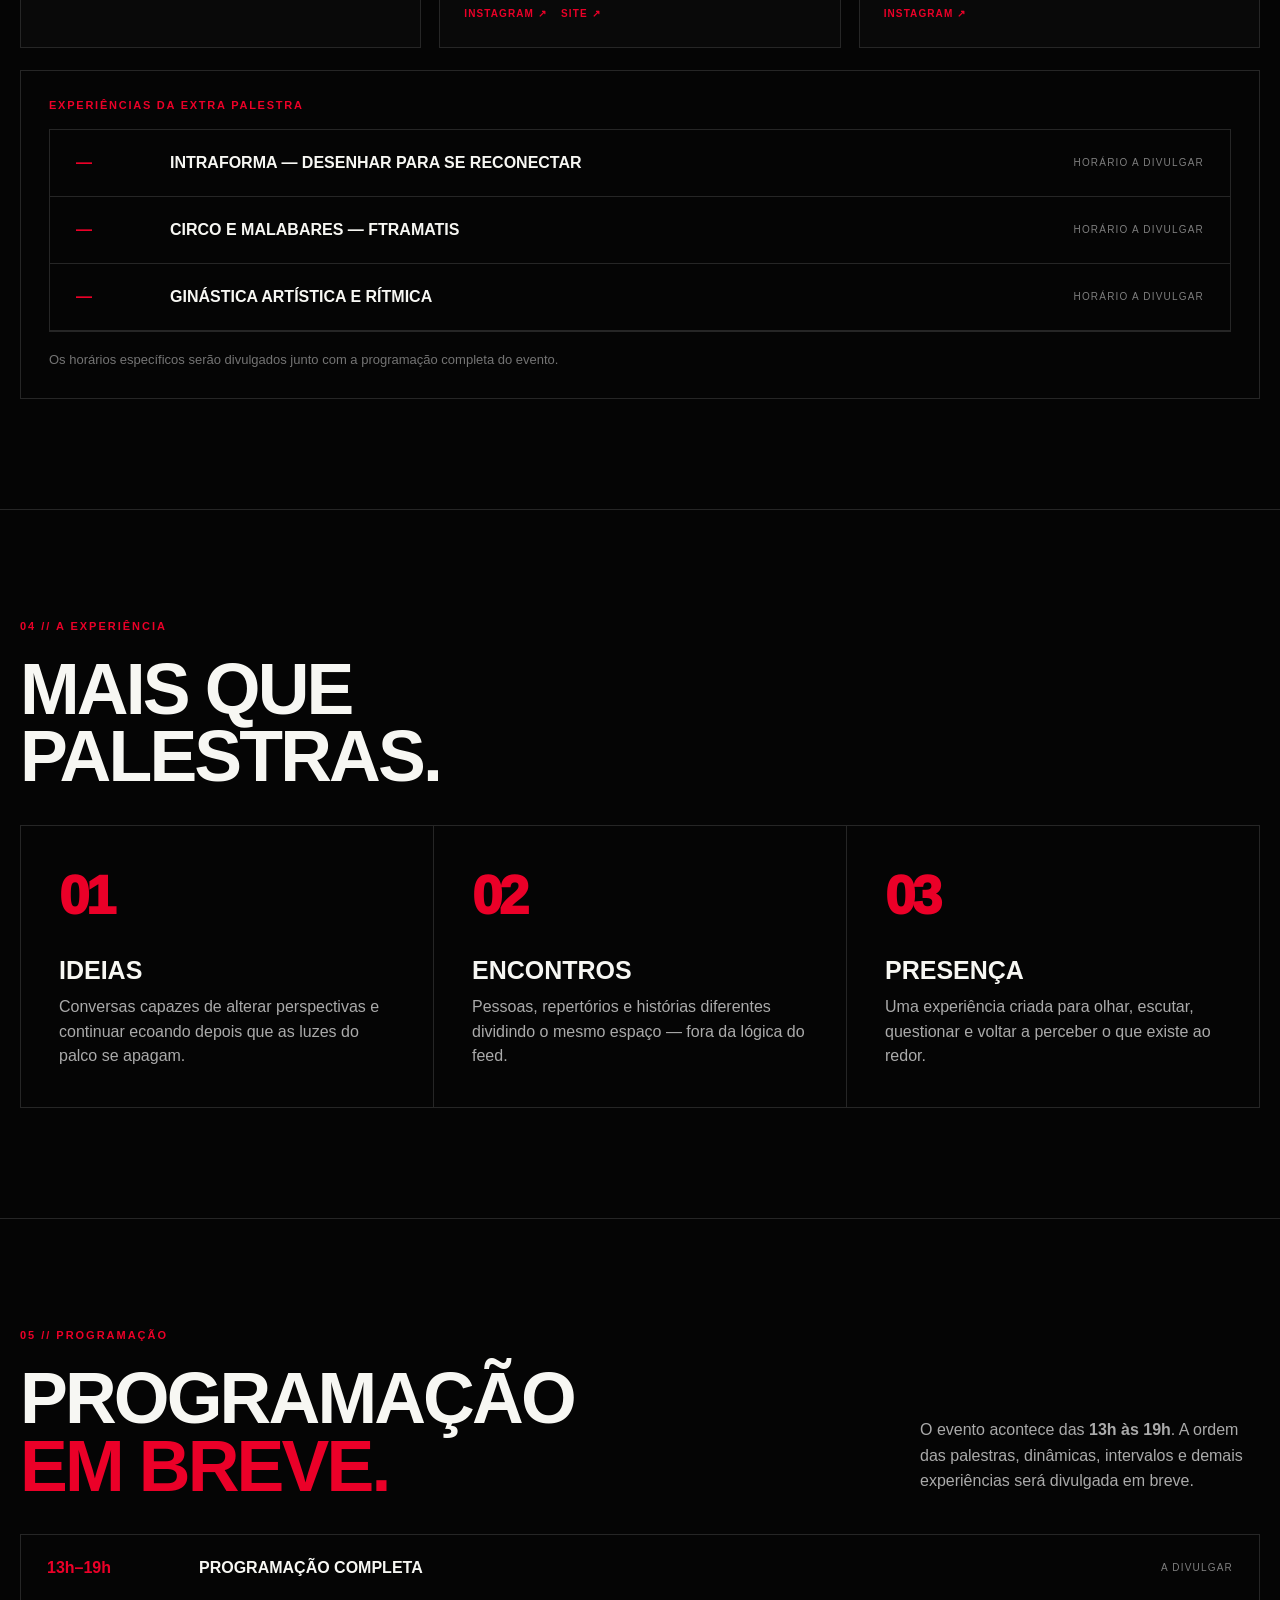
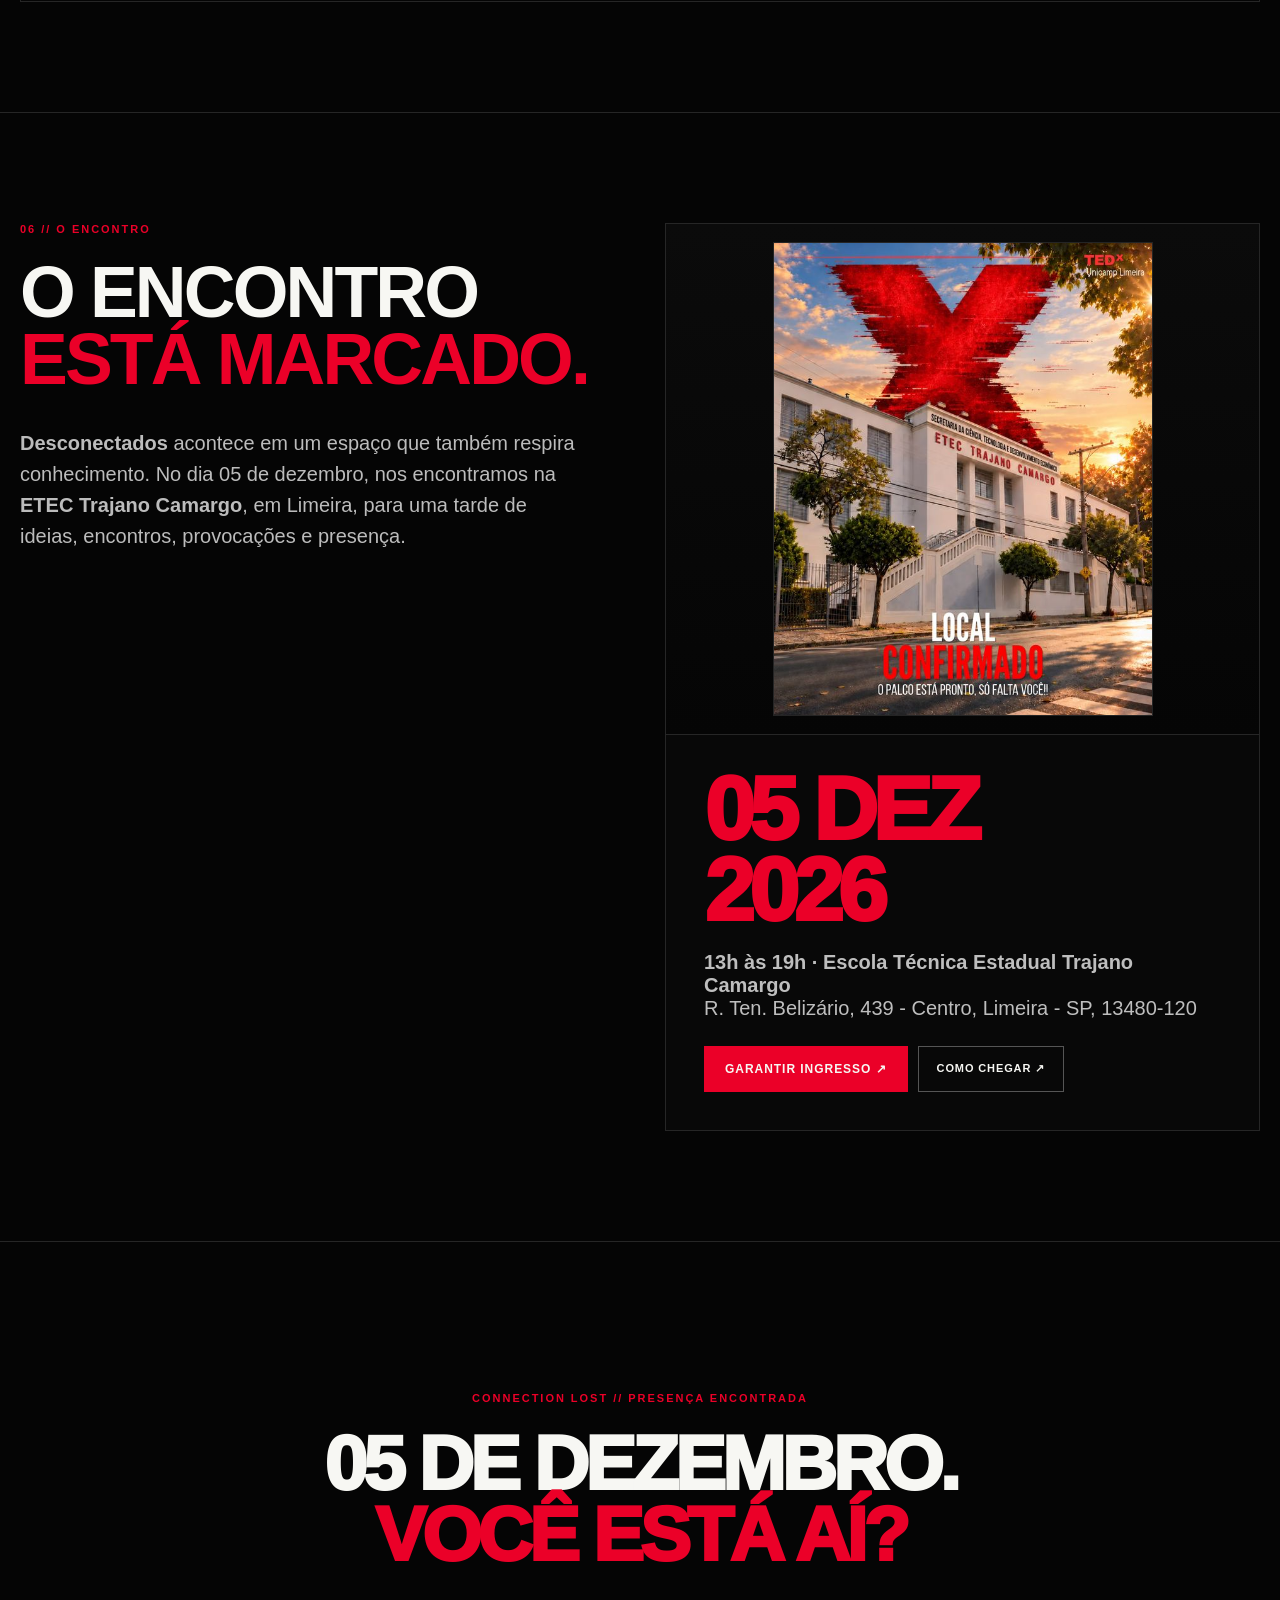
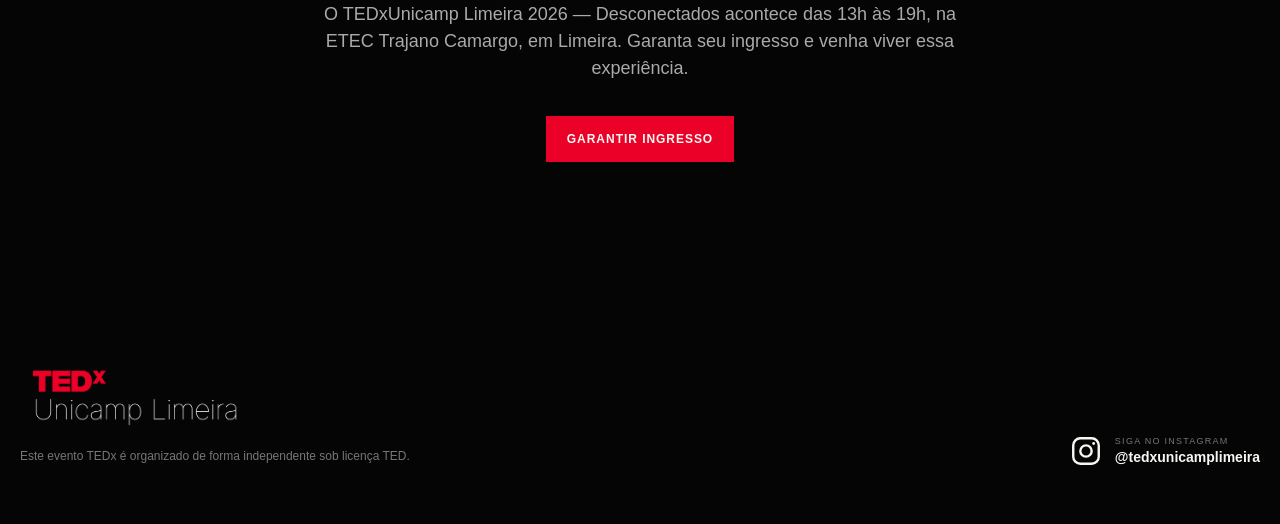
==== commit 95ee3d5a: "Troca arte do local pela versão nítida e atualiza cache" ====
--- a/index.html
+++ b/index.html
@@ -12,7 +12,7 @@
   <meta property="og:url" content="https://caioooooo3.github.io/tedx-unicamp-limeira-2026/">
   <link rel="canonical" href="https://caioooooo3.github.io/tedx-unicamp-limeira-2026/">
   <meta property="og:image" content="logo-black.png">
-  <link rel="stylesheet" href="styles.css?v=37">
+  <link rel="stylesheet" href="styles.css?v=38">
 </head>
 <body>
 <div class="noise"></div>
@@ -87,7 +87,7 @@
   </section>
 
   <section class="section reveal" id="evento">
-    <div class="wrap location"><div><div class="section-tag">06 // O encontro</div><h2>O ENCONTRO<br><span class="red">ESTÁ MARCADO.</span></h2><p class="event-copy"><strong>Desconectados</strong> acontece em um espaço que também respira conhecimento. No dia 05 de dezembro, nos encontramos na <strong>ETEC Trajano Camargo</strong>, em Limeira, para uma tarde de ideias, encontros, provocações e presença.</p></div><div class="location-card has-art"><div class="location-art"><img src="local-etec-trajano.jpg?v=4" alt="Arte Local Confirmado — ETEC Trajano Camargo"></div><div class="location-card-content"><div class="date">05 DEZ<br>2026</div><p><strong>13h às 19h · Escola Técnica Estadual Trajano Camargo</strong><br>R. Ten. Belizário, 439 - Centro, Limeira - SP, 13480-120</p><div class="location-actions"><a class="cta" data-tickets href="https://cheers.com.br/evento/tedxunicamp-limeira-38114" target="_blank" rel="noopener">Garantir ingresso ↗</a><a class="ghost-event" href="https://www.google.com/maps/search/?api=1&query=Escola+T%C3%A9cnica+Estadual+Trajano+Camargo%2C+R.+Ten.+Beliz%C3%A1rio%2C+439%2C+Centro%2C+Limeira+-+SP%2C+13480-120" target="_blank" rel="noopener">Como chegar ↗</a></div></div></div></div>
+    <div class="wrap location"><div><div class="section-tag">06 // O encontro</div><h2>O ENCONTRO<br><span class="red">ESTÁ MARCADO.</span></h2><p class="event-copy"><strong>Desconectados</strong> acontece em um espaço que também respira conhecimento. No dia 05 de dezembro, nos encontramos na <strong>ETEC Trajano Camargo</strong>, em Limeira, para uma tarde de ideias, encontros, provocações e presença.</p></div><div class="location-card has-art"><div class="location-art"><img src="local-etec-trajano-v5.jpg?v=38" alt="Arte Local Confirmado — ETEC Trajano Camargo"></div><div class="location-card-content"><div class="date">05 DEZ<br>2026</div><p><strong>13h às 19h · Escola Técnica Estadual Trajano Camargo</strong><br>R. Ten. Belizário, 439 - Centro, Limeira - SP, 13480-120</p><div class="location-actions"><a class="cta" data-tickets href="https://cheers.com.br/evento/tedxunicamp-limeira-38114" target="_blank" rel="noopener">Garantir ingresso ↗</a><a class="ghost-event" href="https://www.google.com/maps/search/?api=1&query=Escola+T%C3%A9cnica+Estadual+Trajano+Camargo%2C+R.+Ten.+Beliz%C3%A1rio%2C+439%2C+Centro%2C+Limeira+-+SP%2C+13480-120" target="_blank" rel="noopener">Como chegar ↗</a></div></div></div></div>
   </section>
 
   <section class="final-cta reveal"><div class="wrap"><div class="section-tag">CONNECTION LOST // PRESENÇA ENCONTRADA</div><div class="question">05 de dezembro.<br><span class="red">Você está aí?</span></div><p class="final-subcopy">O TEDxUnicamp Limeira 2026 — Desconectados acontece das 13h às 19h, na ETEC Trajano Camargo, em Limeira. Garanta seu ingresso e venha viver essa experiência.</p><a class="cta" data-tickets href="https://cheers.com.br/evento/tedxunicamp-limeira-38114" target="_blank" rel="noopener">Garantir ingresso</a></div></section>
@@ -113,5 +113,5 @@
 </div>
 
 <script>document.querySelector('.bars').innerHTML='<span class="bar"></span>'.repeat(10)</script>
-<script src="data.js?v=37"></script><script src="script.js?v=37"></script>
+<script src="data.js?v=38"></script><script src="script.js?v=38"></script>
 </body></html>
--- a/styles.css
+++ b/styles.css
@@ -5,10 +5,10 @@
 .signal{position:fixed;z-index:45;right:max(20px,calc((100vw - var(--max))/2));top:calc(var(--header) + 28px);width:260px;border:1px solid rgba(255,255,255,.16);padding:15px 16px;background:rgba(5,5,5,.78);backdrop-filter:blur(14px);box-shadow:0 12px 45px rgba(0,0,0,.28);pointer-events:none}.signal-head{display:flex;justify-content:space-between;font-size:10px;font-weight:900;letter-spacing:.15em;text-transform:uppercase;color:#c8c8c8}.bars{display:grid;grid-template-columns:repeat(10,1fr);gap:3px;margin-top:10px}.bar{height:8px;background:var(--red);opacity:1;transition:opacity .2s,transform .2s}.bar.is-off{opacity:.12;transform:scaleY(.65)}
 .hero{min-height:100svh;display:grid;align-items:end;padding:150px 0 70px;position:relative;border-bottom:1px solid var(--line)}.hero:before{content:"";position:absolute;inset:0;background:linear-gradient(90deg,rgba(235,0,40,.12),transparent 42%),linear-gradient(180deg,transparent 62%,rgba(0,0,0,.82));pointer-events:none}.eyebrow{font-size:12px;font-weight:900;letter-spacing:.18em;text-transform:uppercase;color:var(--red);margin-bottom:18px}.hero h1{position:relative;margin:0;max-width:980px;font-size:clamp(58px,10vw,148px);line-height:.82;letter-spacing:-.06em;font-weight:950;text-transform:uppercase}.hero h1 .disconnect{display:block;color:var(--red);position:relative}.hero h1 .disconnect:after{content:"DESCONECTADOS";position:absolute;inset:0;transform:translate(5px,2px);opacity:.23;clip-path:polygon(0 42%,100% 42%,100% 57%,0 57%)}.hero-bottom{position:relative;margin-top:48px;display:grid;grid-template-columns:1.3fr .7fr;gap:40px;align-items:end}.hero-copy{font-size:clamp(18px,2vw,28px);line-height:1.25;max-width:660px;color:#d7d7d7}.hero-meta{display:flex;flex-wrap:wrap;gap:14px 26px;justify-content:flex-end;text-transform:uppercase;font-size:13px;font-weight:800;letter-spacing:.08em}.hero-meta span:before{content:"●";color:var(--red);margin-right:8px}
 .section{padding:110px 0;border-bottom:1px solid var(--line);scroll-margin-top:95px}.section-tag{font-size:11px;color:var(--red);font-weight:900;letter-spacing:.18em;text-transform:uppercase;margin-bottom:24px}.section h2{font-size:clamp(38px,5.6vw,74px);line-height:.94;letter-spacing:-.04em;text-transform:uppercase;margin:0 0 34px}.section-heading-row{display:grid;grid-template-columns:1fr 340px;gap:44px;align-items:end;margin-bottom:34px}.section-heading-row h2{margin-bottom:0}.section-heading-row p{color:#aaa;line-height:1.6;margin:0 0 6px}.manifesto{display:grid;grid-template-columns:.8fr 1.2fr;gap:80px;align-items:start}.manifesto .big{font-size:clamp(28px,4vw,54px);line-height:1.03;font-weight:850;letter-spacing:-.03em}.manifesto .body{font-size:20px;line-height:1.55;color:#c8c8c8}.strike{position:relative;display:inline-block}.strike:after{content:"";position:absolute;left:-2%;right:-2%;top:55%;height:5px;background:var(--red);transform:rotate(-2deg)}
-.speakers-grid{display:grid;grid-template-columns:repeat(3,minmax(0,1fr));gap:20px}.speaker{position:relative;aspect-ratio:700/1030;min-height:0;overflow:hidden;background:#111;border:1px solid var(--line);cursor:pointer;outline:none;transition:border-color .25s,transform .25s}.speaker:focus-visible{border-color:var(--red);box-shadow:0 0 0 2px var(--red)}.speaker:hover{border-color:#4b4b4b;transform:translateY(-3px)}.speaker img{width:100%;height:100%;position:absolute;inset:0;object-fit:cover;object-position:var(--pos,50% 50%);filter:grayscale(.28) contrast(1.02);transition:.45s transform,.45s filter}.speaker:hover img{transform:scale(1.02);filter:grayscale(0)}.speaker:after{content:"";position:absolute;inset:0;background:linear-gradient(180deg,transparent 48%,rgba(0,0,0,.94) 100%)}.speaker-info{position:absolute;z-index:2;left:22px;right:22px;bottom:20px}.speaker-index{color:var(--red);font-size:10px;font-weight:900;letter-spacing:.15em}.speaker-name{font-size:clamp(22px,2.1vw,32px);line-height:.98;margin:8px 0 7px;text-transform:uppercase;font-weight:950;letter-spacing:-.03em;max-width:96%;text-wrap:balance}.speaker-role{font-size:13px;line-height:1.3;color:#d4d4d4;text-transform:none;letter-spacing:0;max-width:94%;font-weight:650}.speaker-more{margin-top:14px;font-size:10px;font-weight:900;text-transform:uppercase;letter-spacing:.14em;color:#fff;opacity:.75;transition:.2s}.speaker:hover .speaker-more{opacity:1;color:var(--red)}.speaker:nth-child(even):before{content:"";position:absolute;z-index:3;left:0;right:0;top:29%;height:8px;background:var(--red);mix-blend-mode:screen;opacity:.42;transform:translateX(-35%)}
+.speakers-grid{display:grid;grid-template-columns:repeat(3,minmax(0,1fr));gap:20px}.speaker{position:relative;aspect-ratio:700/1030;min-height:0;overflow:hidden;background:#111;border:1px solid var(--line);cursor:pointer;outline:none;transition:border-color .25s,transform .25s}.speaker:focus-visible{border-color:var(--red);box-shadow:0 0 0 2px var(--red)}.speaker:hover{border-color:#4b4b4b;transform:translateY(-3px)}.speaker img{width:100%;height:100%;position:absolute;inset:0;object-fit:cover;object-position:var(--pos,50% 50%);filter:grayscale(.28) contrast(1.02);transition:.45s transform,.45s filter}.speaker:hover img{transform:scale(1.02);filter:grayscale(0)}.speaker.speaker--contain img{object-fit:contain;background:#000;filter:none}.speaker.speaker--contain:hover img{transform:none;filter:none}.speaker:after{content:"";position:absolute;inset:0;background:linear-gradient(180deg,transparent 48%,rgba(0,0,0,.94) 100%)}.speaker-info{position:absolute;z-index:2;left:22px;right:22px;bottom:20px}.speaker-index{color:var(--red);font-size:10px;font-weight:900;letter-spacing:.15em}.speaker-name{font-size:clamp(22px,2.1vw,32px);line-height:.98;margin:8px 0 7px;text-transform:uppercase;font-weight:950;letter-spacing:-.03em;max-width:96%;text-wrap:balance}.speaker-role{font-size:13px;line-height:1.3;color:#d4d4d4;text-transform:none;letter-spacing:0;max-width:94%;font-weight:650}.speaker-more{margin-top:14px;font-size:10px;font-weight:900;text-transform:uppercase;letter-spacing:.14em;color:#fff;opacity:.75;transition:.2s}.speaker:hover .speaker-more{opacity:1;color:var(--red)}.speaker:nth-child(even):before{content:"";position:absolute;z-index:3;left:0;right:0;top:29%;height:8px;background:var(--red);mix-blend-mode:screen;opacity:.42;transform:translateX(-35%)}
 .extra-layout{display:grid;grid-template-columns:.9fr 1.1fr;gap:72px;align-items:start}.extra-copy p{font-size:18px;color:#bcbcbc;line-height:1.65;max-width:560px}.extra-speaker{font-size:19px;font-weight:850;text-transform:uppercase;letter-spacing:.03em;margin:10px 0 18px}.status-chip{display:inline-flex;margin-top:12px;border:1px solid var(--red);color:var(--red);padding:8px 10px;font-size:10px;font-weight:900;letter-spacing:.14em;text-transform:uppercase}.extra-schedule{padding-top:7px}.schedule-kicker{font-size:11px;color:#8c8c8c;text-transform:uppercase;letter-spacing:.16em;margin-bottom:14px}
 .experience{display:grid;grid-template-columns:repeat(3,1fr);gap:1px;background:var(--line);border:1px solid var(--line)}.experience article{background:var(--black);padding:38px;min-height:260px;transition:background .25s}.experience article:hover{background:#0b0b0b}.experience .num{font-weight:950;font-size:54px;color:var(--red);letter-spacing:-.06em}.experience h3{font-size:25px;text-transform:uppercase;margin:30px 0 10px}.experience p{color:#aaa;line-height:1.55;margin:0}.schedule-box{border:1px solid var(--line)}.schedule-row{display:grid;grid-template-columns:130px 1fr auto;align-items:center;gap:22px;padding:24px 26px;border-bottom:1px solid var(--line);transition:background .2s}.schedule-row:hover{background:#0b0b0b}.schedule-row:last-child{border-bottom:0}.schedule-time{color:var(--red);font-weight:900}.schedule-title{text-transform:uppercase;font-weight:850}.schedule-status{font-size:10px;letter-spacing:.12em;color:#7e7e7e;text-transform:uppercase}.location{display:grid;grid-template-columns:1fr 1fr;gap:50px}.event-copy{font-size:20px;color:#bcbcbc;max-width:560px;line-height:1.55}.location-card{border:1px solid var(--line);padding:40px}.location-card .date{font-size:clamp(46px,7vw,92px);font-weight:950;letter-spacing:-.06em;color:var(--red);line-height:.9}.location-card p{font-size:20px;color:#bebebe}.location-card.has-art{padding:0;overflow:hidden;background:#080808}.location-art{border-bottom:1px solid var(--line);padding:18px;background:linear-gradient(180deg,#0b0b0b,#050505);display:flex;justify-content:center}.location-art img{display:block;width:100%;max-width:380px;height:auto;border:1px solid #242424}.location-card-content{padding:34px 38px 38px}.location-actions{display:flex;gap:10px;flex-wrap:wrap;margin-top:26px}.final-cta{text-align:center;padding:150px 0}.final-cta .question{font-size:clamp(34px,6vw,88px);line-height:.93;letter-spacing:-.055em;text-transform:uppercase;font-weight:950;margin:0 auto 40px;max-width:980px}.footer{padding:46px 0}.footer-inner{display:flex;justify-content:space-between;gap:30px;align-items:flex-end}.footer img{width:230px}.footer p{color:#777;font-size:12px;max-width:500px;line-height:1.45}.instagram-link{display:flex;align-items:center;gap:12px;padding:10px 0;transition:.2s}.instagram-link:hover{color:var(--red)}.instagram-link svg{width:34px;height:34px;fill:none;stroke:currentColor;stroke-width:1.7}.instagram-link .ig-dot{fill:currentColor;stroke:none}.instagram-link span{display:flex;flex-direction:column}.instagram-link small{font-size:9px;text-transform:uppercase;letter-spacing:.14em;color:#777}.instagram-link strong{font-size:14px;margin-top:3px}.glitchline{height:2px;background:linear-gradient(90deg,transparent,var(--red) 25%,transparent 26%,transparent 70%,var(--red) 71%,transparent);opacity:.75}
-.speaker-modal{position:fixed;inset:0;z-index:120;display:none;align-items:center;justify-content:center;padding:26px}.speaker-modal.is-open{display:flex}.speaker-modal-backdrop{position:absolute;inset:0;background:rgba(0,0,0,.82);backdrop-filter:blur(10px)}.speaker-modal-card{position:relative;z-index:2;width:min(1040px,100%);max-height:min(760px,88vh);overflow:auto;background:#090909;border:1px solid #303030;display:grid;grid-template-columns:minmax(300px,.9fr) 1.1fr;box-shadow:0 32px 100px rgba(0,0,0,.55)}.modal-image-wrap{min-height:620px;background:#111}.modal-image-wrap img{width:100%;height:100%;display:block;object-fit:cover;filter:grayscale(.05)}.modal-content{padding:54px 52px}.modal-content h2{font-size:clamp(40px,5vw,72px);line-height:.9;letter-spacing:-.05em;text-transform:uppercase;margin:0 0 12px}.modal-role{color:#b8b8b8;text-transform:uppercase;letter-spacing:.08em;font-size:12px;margin:0 0 34px}.modal-label{color:var(--red);text-transform:uppercase;letter-spacing:.15em;font-size:9px;font-weight:900;margin-top:28px}.modal-content h3{font-size:25px;line-height:1.15;margin:9px 0 0}.modal-bio{font-size:16px;line-height:1.65;color:#bbb}.modal-close{position:absolute;right:16px;top:13px;z-index:4;width:42px;height:42px;border:1px solid #454545;background:#090909;color:#fff;font-size:28px;line-height:1;cursor:pointer}.modal-close:hover{border-color:var(--red);color:var(--red)}.social-links{display:flex;flex-wrap:wrap;gap:10px;margin-top:30px}.social-links a{border:1px solid #393939;padding:10px 12px;text-transform:uppercase;font-size:10px;font-weight:900;letter-spacing:.1em}.social-links a:hover{border-color:var(--red);color:var(--red)}.social-empty{font-size:12px;color:#747474;text-transform:uppercase;letter-spacing:.08em}
+.speaker-modal{position:fixed;inset:0;z-index:120;display:none;align-items:center;justify-content:center;padding:26px}.speaker-modal.is-open{display:flex}.speaker-modal-backdrop{position:absolute;inset:0;background:rgba(0,0,0,.82);backdrop-filter:blur(10px)}.speaker-modal-card{position:relative;z-index:2;width:min(1040px,100%);max-height:min(760px,88vh);overflow:auto;background:#090909;border:1px solid #303030;display:grid;grid-template-columns:minmax(300px,.9fr) 1.1fr;box-shadow:0 32px 100px rgba(0,0,0,.55)}.modal-image-wrap{min-height:620px;background:#111}.modal-image-wrap img{width:100%;height:100%;display:block;object-fit:cover;filter:grayscale(.05);background:#000}.modal-content{padding:54px 52px}.modal-content h2{font-size:clamp(40px,5vw,72px);line-height:.9;letter-spacing:-.05em;text-transform:uppercase;margin:0 0 12px}.modal-role{color:#b8b8b8;text-transform:uppercase;letter-spacing:.08em;font-size:12px;margin:0 0 34px}.modal-label{color:var(--red);text-transform:uppercase;letter-spacing:.15em;font-size:9px;font-weight:900;margin-top:28px}.modal-content h3{font-size:25px;line-height:1.15;margin:9px 0 0}.modal-bio{font-size:16px;line-height:1.65;color:#bbb}.modal-close{position:absolute;right:16px;top:13px;z-index:4;width:42px;height:42px;border:1px solid #454545;background:#090909;color:#fff;font-size:28px;line-height:1;cursor:pointer}.modal-close:hover{border-color:var(--red);color:var(--red)}.social-links{display:flex;flex-wrap:wrap;gap:10px;margin-top:30px}.social-links a{border:1px solid #393939;padding:10px 12px;text-transform:uppercase;font-size:10px;font-weight:900;letter-spacing:.1em}.social-links a:hover{border-color:var(--red);color:var(--red)}.social-empty{font-size:12px;color:#747474;text-transform:uppercase;letter-spacing:.08em}
 .reveal{opacity:0;transform:translateY(24px);transition:opacity .65s ease,transform .65s ease}.reveal.is-visible{opacity:1;transform:none}
 @media(max-width:1040px){.speakers-grid{grid-template-columns:repeat(2,minmax(0,1fr))}.navlinks{gap:13px}.navlinks a{font-size:10px}.nav-cta{padding:13px 15px}.signal{width:225px}.section-heading-row{grid-template-columns:1fr 280px}.speaker-modal-card{grid-template-columns:.8fr 1.2fr}}
 @media(max-width:800px){:root{--header:68px}.navlinks,.nav-cta{display:none}.nav{height:var(--header)}.brand img{width:176px}.menu-toggle{display:block}.mobile-menu{position:absolute;top:var(--header);left:0;right:0;background:rgba(5,5,5,.98);border-bottom:1px solid #252525;padding:12px 20px 20px;display:grid;gap:0;transform:translateY(-12px);opacity:0;visibility:hidden;transition:.22s}.mobile-menu.is-open{transform:none;opacity:1;visibility:visible}.mobile-menu a{padding:14px 0;border-bottom:1px solid #202020;text-transform:uppercase;font-size:12px;font-weight:850;letter-spacing:.1em}.mobile-menu a:last-child{color:var(--red);border-bottom:0}.hero{padding-top:130px}.hero-bottom,.manifesto,.location,.extra-layout,.section-heading-row{grid-template-columns:1fr}.hero-meta{justify-content:flex-start}.signal{top:auto;right:13px;bottom:13px;width:205px;padding:12px;z-index:48}.signal-head{font-size:9px}.bars{margin-top:8px}.bar{height:6px}.section{padding:78px 0}.section-heading-row{gap:14px}.section-heading-row p{max-width:560px}.speakers-grid{display:grid;grid-template-columns:1fr;gap:16px}.speaker{aspect-ratio:700/1030;min-height:0;margin-bottom:0}.experience{grid-template-columns:1fr}.schedule-row{grid-template-columns:76px 1fr;padding:19px 17px}.schedule-status{display:none}.footer-inner{display:block}.footer p{margin-top:24px}.instagram-link{margin-top:24px}.wrap{width:min(calc(100% - 26px),var(--max))}.speaker-modal{padding:12px}.speaker-modal-card{display:block;max-height:92vh}.modal-image-wrap{height:320px;min-height:0}.modal-content{padding:30px 24px 34px}.modal-close{right:10px;top:10px}.extra-layout{gap:38px}}
